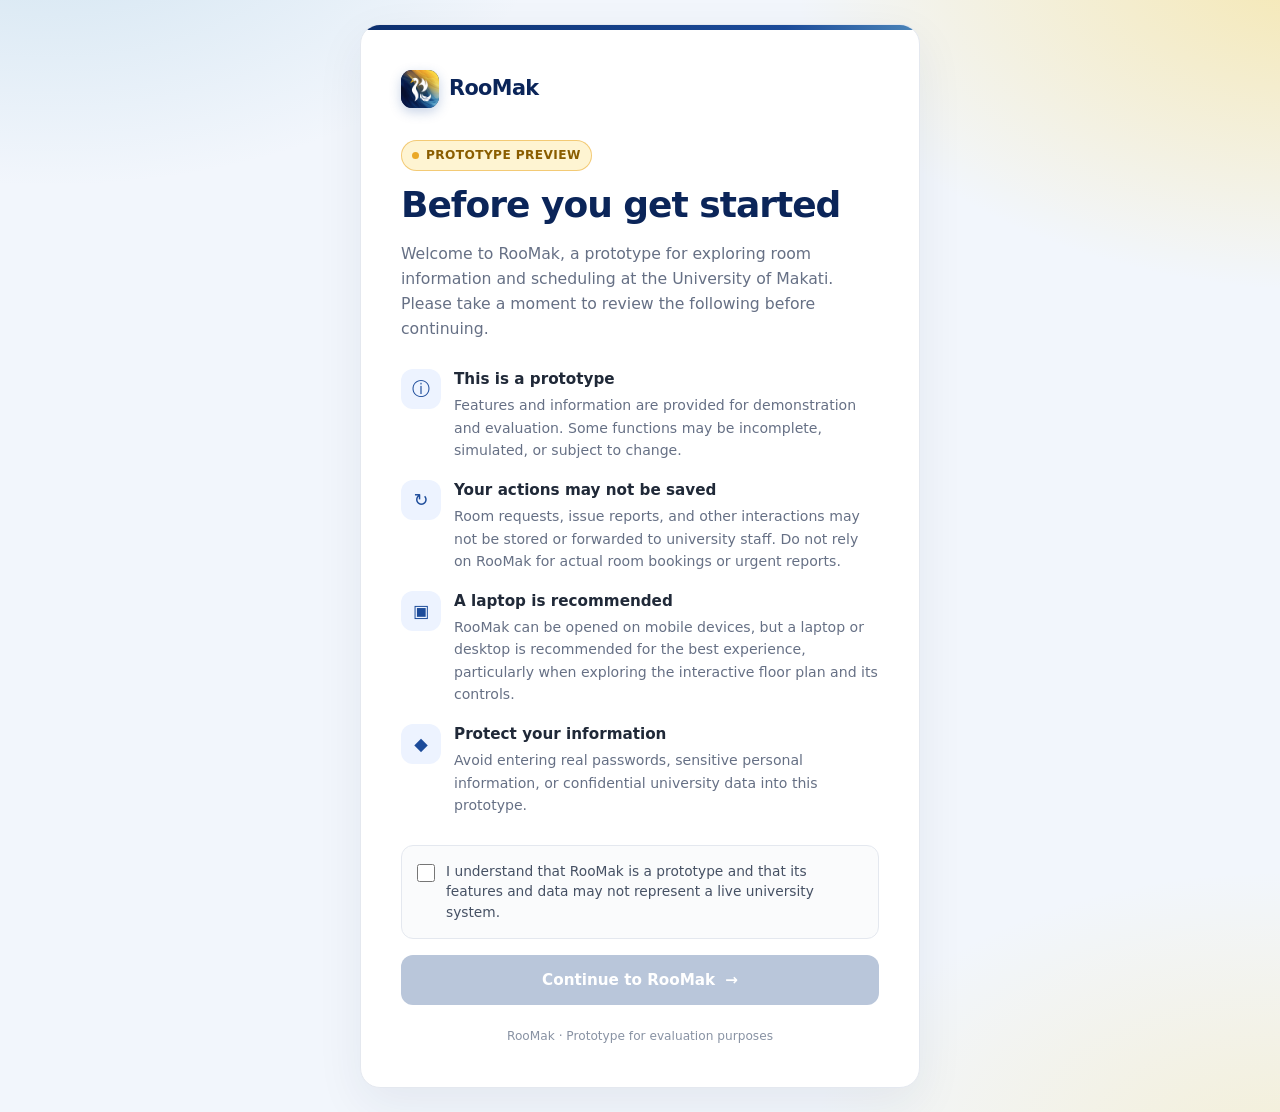
==== index.html @ af875e14 "changed pages/index.html to pages/login.html" ====
<!DOCTYPE html>
<html lang="en">
<head>
    <meta charset="UTF-8">
    <meta name="viewport" content="width=device-width, initial-scale=1.0">
    <meta name="theme-color" content="#f5f7fb">
    <meta name="description" content="RooMak prototype notice and access information.">
    <title>Before You Enter | RooMak</title>
    <link rel="stylesheet" href="css/base.css">

    <style>
        :root {
            color-scheme: light;
            --blue: #2459a9;
            --blue-dark: #173b75;
            --orange: #ff8e3c;
            --text: #202938;
            --muted: #667085;
            --border: #e4e8ef;
            --surface: #ffffff;
            --background: #f5f7fb;
        }

        * { box-sizing: border-box; }

        body {
            margin: 0;
            min-height: 100vh;
            min-height: 100dvh;
            padding: 24px 16px;
            display: grid;
            place-items: center;
            background: var(--background);
            color: var(--text);
            font-family: Inter, system-ui, -apple-system, BlinkMacSystemFont,
                "Segoe UI", sans-serif;
            line-height: 1.6;
        }

        .notice {
            width: 100%;
            max-width: 560px;
            overflow: hidden;
            background: var(--surface);
            border: 1px solid var(--border);
            border-radius: 20px;
            box-shadow: 0 16px 48px rgba(24, 39, 75, 0.07);
            animation: notice-enter 620ms cubic-bezier(.2, .75, .25, 1) both;
            transform-origin: center;
        }

        .accent {
            height: 5px;
            background: linear-gradient(
                90deg,
                var(--blue) 0%,
                var(--blue) 72%,
                var(--orange) 72%,
                var(--orange) 100%
            );
            background-size: 200% 100%;
            animation: accent-reveal 900ms cubic-bezier(.22, 1, .36, 1) both;
        }

        .content { padding: clamp(24px, 6vw, 40px); }

        .brand {
            display: flex;
            align-items: center;
            gap: 10px;
            margin-bottom: 32px;
            color: var(--blue-dark);
            font-size: 1.3rem;
            font-weight: 800;
            letter-spacing: -0.6px;
            animation: rise-in 520ms 100ms ease-out both;
        }

        .brand-mark {
            display: grid;
            width: 38px;
            height: 38px;
            place-items: center;
            border-radius: 11px;
            background: var(--blue);
            color: white;
            font-size: 1.1rem;
            letter-spacing: -1px;
            box-shadow: 0 5px 12px rgba(36, 89, 169, 0.16);
        }

        .eyebrow {
            display: inline-flex;
            align-items: center;
            gap: 7px;
            margin-bottom: 12px;
            padding: 5px 10px;
            border: 1px solid #f8d6bd;
            border-radius: 999px;
            background: #fff6ef;
            color: #96501d;
            font-size: 0.76rem;
            font-weight: 700;
            letter-spacing: 0.4px;
            text-transform: uppercase;
            animation: rise-in 480ms 160ms ease-out both;
        }

        .eyebrow::before {
            content: "";
            width: 7px;
            height: 7px;
            border-radius: 50%;
            background: var(--orange);
        }

        h1 {
            margin: 0 0 14px;
            color: var(--blue-dark);
            font-size: clamp(1.8rem, 6vw, 2.25rem);
            line-height: 1.2;
            letter-spacing: -1px;
            animation: rise-in 520ms 200ms ease-out both;
        }

        .intro {
            margin: 0;
            color: var(--muted);
            font-size: 0.98rem;
            animation: rise-in 520ms 250ms ease-out both;
        }

        .details {
            display: grid;
            gap: 18px;
            margin: 28px 0;
        }

        .detail {
            display: grid;
            grid-template-columns: 40px minmax(0, 1fr);
            gap: 13px;
            align-items: start;
            animation: rise-in 480ms ease-out both;
        }

        .detail:nth-child(1) { animation-delay: 300ms; }
        .detail:nth-child(2) { animation-delay: 360ms; }
        .detail:nth-child(3) { animation-delay: 420ms; }
        .detail:nth-child(4) { animation-delay: 480ms; }

        .detail-icon {
            display: grid;
            width: 40px;
            height: 40px;
            place-items: center;
            border-radius: 12px;
            background: #edf3ff;
            color: var(--blue);
            font-size: 1.1rem;
            transition: background 180ms ease, transform 180ms ease;
        }

        .detail:hover .detail-icon {
            transform: translateY(-2px);
            background: #e3edff;
        }

        .detail h2 {
            margin: 0 0 4px;
            font-size: 0.95rem;
            line-height: 1.4;
        }

        .detail p {
            margin: 0;
            color: var(--muted);
            font-size: 0.88rem;
        }

        .acknowledgement {
            display: flex;
            gap: 11px;
            align-items: flex-start;
            margin-top: 24px;
            padding: 15px;
            border: 1px solid var(--border);
            border-radius: 12px;
            background: #fafbfc;
            cursor: pointer;
            animation: rise-in 480ms 530ms ease-out both;
            transition: border-color 180ms ease, background 180ms ease;
        }

        .acknowledgement:has(input:checked) {
            border-color: rgba(36, 89, 169, 0.35);
            background: #f5f8ff;
        }

        .acknowledgement input {
            width: 18px;
            height: 18px;
            flex-shrink: 0;
            margin: 3px 0 0;
            accent-color: var(--blue);
            cursor: pointer;
        }

        .acknowledgement span {
            color: #465164;
            font-size: 0.86rem;
            line-height: 1.5;
        }

        .continue-button {
            display: flex;
            width: 100%;
            min-height: 50px;
            align-items: center;
            justify-content: center;
            gap: 10px;
            margin-top: 16px;
            padding: 13px 18px;
            border: 0;
            border-radius: 12px;
            background: var(--blue);
            color: white;
            font: inherit;
            font-size: 0.95rem;
            font-weight: 700;
            cursor: pointer;
            animation: rise-in 480ms 580ms ease-out both;
            transition: background 160ms ease, transform 160ms ease,
                box-shadow 160ms ease, opacity 160ms ease;
        }

        .continue-button:disabled {
            background: #b9c6da;
            cursor: not-allowed;
            box-shadow: none;
        }

        .continue-button:not(:disabled):hover {
            background: var(--blue-dark);
            box-shadow: 0 5px 14px rgba(36, 89, 169, 0.2);
            transform: translateY(-1px);
        }

        .continue-button:not(:disabled):active { transform: translateY(0) scale(.99); }

        .continue-button:focus-visible,
        .acknowledgement input:focus-visible {
            outline: 3px solid var(--orange);
            outline-offset: 3px;
        }

        .continue-button span { transition: transform 160ms ease; }
        .continue-button:not(:disabled):hover span { transform: translateX(3px); }

        .footer {
            margin: 22px 0 0;
            color: #8892a3;
            font-size: 0.76rem;
            text-align: center;
            animation: rise-in 480ms 630ms ease-out both;
        }

        @keyframes notice-enter {
            from { opacity: 0; transform: translateY(18px) scale(.985); }
            to { opacity: 1; transform: translateY(0) scale(1); }
        }

        @keyframes rise-in {
            from { opacity: 0; transform: translateY(10px); }
            to { opacity: 1; transform: translateY(0); }
        }

        @keyframes accent-reveal {
            from { background-position: 100% 0; }
            to { background-position: 0 0; }
        }

        @media (max-width: 380px) {
            body { padding: 12px; }
            .content { padding: 22px 18px; }
            .brand { margin-bottom: 24px; }
            .details { gap: 16px; margin: 22px 0; }
        }

        @media (prefers-reduced-motion: reduce) {
            *, *::before, *::after {
                animation-duration: 0.01ms !important;
                animation-iteration-count: 1 !important;
                transition-duration: 0.01ms !important;
                scroll-behavior: auto !important;
            }
        }
    </style>

    <link rel="stylesheet" href="css/theme.css">
    <link rel="icon" type="image/jpeg" href="assets/images/logo.jpg">
</head>

<body>
    <main class="notice">
        <div class="accent"></div>

        <div class="content">
            <div class="brand" aria-label="RooMak">
                <span class="brand-mark" aria-hidden="true"><img src="assets/images/logo.jpg" alt="" width="40" height="40"></span>
                <span>RooMak</span>
            </div>

            <div class="eyebrow">Prototype Preview</div>

            <h1>Before you get started</h1>

            <p class="intro">
                Welcome to RooMak, a prototype for exploring room
                information and scheduling at the University of Makati.
                Please take a moment to review the following before continuing.
            </p>

            <section class="details" aria-label="Important information">
                <div class="detail">
                    <div class="detail-icon" aria-hidden="true">ⓘ</div>
                    <div>
                        <h2>This is a prototype</h2>
                        <p>
                            Features and information are provided for demonstration
                            and evaluation. Some functions may be incomplete,
                            simulated, or subject to change.
                        </p>
                    </div>
                </div>

                <div class="detail">
                    <div class="detail-icon" aria-hidden="true">↻</div>
                    <div>
                        <h2>Your actions may not be saved</h2>
                        <p>
                            Room requests, issue reports, and other interactions
                            may not be stored or forwarded to university staff.
                            Do not rely on RooMak for actual room bookings or
                            urgent reports.
                        </p>
                    </div>
                </div>

                <div class="detail">
                    <div class="detail-icon" aria-hidden="true">▣</div>
                    <div>
                        <h2>A laptop is recommended</h2>
                        <p>
                            RooMak can be opened on mobile devices, but a laptop
                            or desktop is recommended for the best experience,
                            particularly when exploring the interactive floor
                            plan and its controls.
                        </p>
                    </div>
                </div>

                <div class="detail">
                    <div class="detail-icon" aria-hidden="true">◆</div>
                    <div>
                        <h2>Protect your information</h2>
                        <p>
                            Avoid entering real passwords, sensitive personal
                            information, or confidential university data into
                            this prototype.
                        </p>
                    </div>
                </div>
            </section>

            <label class="acknowledgement">
                <input type="checkbox" id="acknowledge">
                <span>
                    I understand that RooMak is a prototype and that its features
                    and data may not represent a live university system.
                </span>
            </label>

            <button class="continue-button" id="continueButton" type="button" disabled>
                Continue to RooMak <span aria-hidden="true">→</span>
            </button>

            <p class="footer">RooMak · Prototype for evaluation purposes</p>
        </div>
    </main>

    <script>
        const acknowledgement = document.getElementById("acknowledge");
        const continueButton = document.getElementById("continueButton");

        acknowledgement.addEventListener("change", () => {
            continueButton.disabled = !acknowledgement.checked;
        });

        continueButton.addEventListener("click", () => {
            if (!acknowledgement.checked) return;
            window.location.href = "pages/login.html";
        });
    </script>
</body>
</html>
---- css/base.css ----
:root {
    /* Shared design values */
    --radius-card: 24px;
    --radius-control: 12px;

    --font-sans:
        Inter,
        "Segoe UI",
        Roboto,
        Helvetica,
        Arial,
        sans-serif;
}

*,
*::before,
*::after {
    box-sizing: border-box;
}

html {
    min-width: 320px;
    min-height: 100%;
    scroll-behavior: smooth;
}

body {
    min-width: 320px;
    min-height: 100vh;
    margin: 0;

    background: var(--bg-ethereal);
    color: var(--color-ink);
    font-family: var(--font-sans);
    font-size: 16px;
    line-height: 1.5;

    -webkit-font-smoothing: antialiased;
}

button,
input {
    font: inherit;
}

button {
    cursor: pointer;
}

a {
    color: inherit;
}

img {
    display: block;
    max-width: 100%;
}

::selection {
    color: #ffffff;
    background: var(--color-primary);
}

:focus-visible {
    outline: 3px solid rgba(var(--accent-rgb), 0.75);
    outline-offset: 3px;
}




/* =====================================================================
   RooMak COLOR PALETTE  -- blue and gold, taken from the logo.
   Change colors here and the whole app updates (light mode first, dark mode below).
   ===================================================================== */
:root {
    /* ---- Brand colors ---- */
    --color-primary: #1c4b9a;          /* royal blue: buttons, links, selected things */
    --color-primary-hover: #143a78;    /* darker blue on hover */
    --color-accent: #eaa828;           /* gold: highlights, focus rings, small accents */
    --color-navy: #0b2559;             /* deep navy: headings, logo backdrop, dark panels */
    --color-sky: #6cadce;              /* soft sky blue: glows and backgrounds */
    --color-gold-light: #fad244;       /* bright gold: the shiny part of gradients */
    --color-gold-text: #8a5d00;        /* dark gold for small text on white (labels) */
    --on-gold: #0b2559;                /* text that sits on top of gold buttons */

    /* The same colors as numbers (red, green, blue), so transparent versions can be made */
    --primary-rgb: 28, 75, 154;
    --accent-rgb: 234, 168, 40;
    --sky-rgb: 108, 173, 206;
    --gold-rgb: 250, 210, 68;

    /* ---- Page and text ---- */
    --color-ink: #0d1f3f;              /* main text */
    --color-muted: #5b6b86;            /* secondary text */
    --color-page: #f2f6fc;             /* page background */
    --color-surface: #ffffff;          /* cards, panels, inputs */
    --color-border: #dbe4f0;
    --color-error: #c62828;
    --color-success: #18794e;
    --shadow-card: 0 24px 70px rgba(8, 31, 77, 0.12);

    /* ---- Gradients ---- */
    --gradient-brand: linear-gradient(135deg, #0c2f6e 0%, #1c4b9a 55%, #2f6fbd 100%);   /* buttons */
    --gradient-gold: linear-gradient(135deg, var(--color-gold-light), var(--color-accent));
    --bg-ethereal:                                                                       /* page background glow */
        radial-gradient(820px 480px at 4% -10%, rgba(var(--sky-rgb), 0.26), transparent 62%),
        radial-gradient(900px 560px at 104% -4%, rgba(var(--gold-rgb), 0.42), transparent 60%),
        radial-gradient(760px 460px at 100% 104%, rgba(var(--gold-rgb), 0.20), transparent 62%),
        var(--color-page);

    /* ---- Interface extras ---- */
    --primary-soft: rgba(var(--gold-rgb), 0.20);      /* light gold tint behind selected / hovered things */
    --primary-ring: rgba(var(--accent-rgb), 0.30);    /* gold glow around an open dropdown */
    --primary-glow: rgba(var(--accent-rgb), 0.55);    /* pulsing glow in the first-time tips (gold) */
    --border-hover: #b3c4dd;                          /* border color when hovering */
    --card-border: rgba(219, 228, 240, 0.85);         /* thin border around cards */
    --glass: rgba(255, 255, 255, 0.97);               /* floating buttons and legend background */
    --hint-bg: rgba(8, 31, 77, 0.82);                 /* dark pills */
    --shadow-soft: rgba(8, 31, 77, 0.08);
    --shadow-medium: rgba(8, 31, 77, 0.16);

    /* ---- Room status (meaning stays the same, so these are not blue or gold) ---- */
    /* green = available */
    --available-bg: #e7f7ee;        /* room fill */
    --available-border: #6cc596;    /* room outline */
    --available-line: #bfe6cf;      /* outline of the info box */
    --available-text: #17663f;      /* text */
    --available-track: #cdeedb;     /* free time on the day timeline */

    /* yellow = unavailable / maintenance */
    --unavailable-bg: #fff4d6;
    --unavailable-border: #eab93f;
    --unavailable-line: #f3dc9a;
    --unavailable-text: #8a6200;

    /* red = in use */
    --occupied-bg: #fde8e8;
    --occupied-border: #ec8b8b;
    --occupied-line: #f4c0c0;
    --occupied-text: #a12a2a;

    /* grey = special rooms (not reservable) */
    --special-bg: #f3f6fb;
    --special-border: #ccd5e3;

    /* ---- Floor plan canvas ---- */
    --plan-bg: #f8fbff;                         /* map background */
    --plan-dot: #dbe4f0;                        /* dots on the map background */
    --plan-corridor: rgba(var(--gold-rgb), 0.10);      /* corridor strip */
    --plan-fixed: #eef3fa;                      /* stairs and restroom tiles */
    --plan-icon: #4d6285;                       /* stairs / restroom symbols */
    --plan-icon-soft: #bfcce0;                  /* lighter lines inside the symbols */
    --plan-bracket: #dcb352;                    /* B2 | BW | B3 bracket lines (gold) */

    /* ---- Room photo placeholder ---- */
    --photo-bg: #e3ecfa;
    --photo-from: #dbe8fb;
    --photo-to: #fff3cf;
}


/* =====================================================================
   DARK MODE -- the same names as above with night colors.
   Turned on by Settings > Appearance.
   ===================================================================== */
:root[data-theme="dark"] {
    color-scheme: dark;                         /* dark date pickers, scrollbars, etc. */

    --color-primary: #4a86e8;          /* lighter blue so small blue text stays readable */
    --color-primary-hover: #6a9cf0;
    --color-accent: #f0b63a;
    --color-gold-text: #f5cd6a;
    --primary-rgb: 90, 148, 240;
    --accent-rgb: 240, 182, 58;

    --color-ink: #e8eefb;
    --color-muted: #9db0d0;
    --color-page: #060f26;
    --color-surface: #0d1a38;
    --color-border: #1d2e55;
    --color-error: #ef6b6b;
    --color-success: #3dc488;
    --shadow-card: 0 24px 70px rgba(0, 0, 0, 0.5);

    --bg-ethereal:
        radial-gradient(820px 480px at 4% -10%, rgba(var(--sky-rgb), 0.14), transparent 62%),
        radial-gradient(900px 560px at 104% -4%, rgba(var(--gold-rgb), 0.20), transparent 60%),
        radial-gradient(760px 460px at 100% 104%, rgba(var(--gold-rgb), 0.08), transparent 62%),
        var(--color-page);

    --primary-soft: rgba(var(--accent-rgb), 0.16);
    --primary-ring: rgba(var(--accent-rgb), 0.28);
    --border-hover: #38507f;
    --card-border: rgba(29, 46, 85, 0.85);
    --glass: rgba(13, 26, 56, 0.97);
    --hint-bg: rgba(0, 0, 0, 0.7);
    --shadow-soft: rgba(0, 0, 0, 0.3);
    --shadow-medium: rgba(0, 0, 0, 0.5);

    --available-bg: #0f3324;   --available-border: #2f9e68;  --available-line: #1f5a3d;
    --available-text: #7ddba8; --available-track: #1b4a33;
    --unavailable-bg: #3a2f10; --unavailable-border: #c99a2e; --unavailable-line: #5a4616;
    --unavailable-text: #f0c964;
    --occupied-bg: #3b1b1f;    --occupied-border: #c2565a;   --occupied-line: #5c2a2e;
    --occupied-text: #f19a9d;
    --special-bg: #12213f;     --special-border: #2a3f6b;

    --plan-bg: #091430;        --plan-dot: #16264a;          --plan-corridor: rgba(var(--primary-rgb), 0.07);
    --plan-fixed: #12213f;     --plan-icon: #9fb4d8;         --plan-icon-soft: #3a507d;
    --plan-bracket: #4a6fb8;

    --photo-bg: #14234a;       --photo-from: #14264f;        --photo-to: #3a2f14;
}
---- css/theme.css ----
/* =====================================================================
   RooMak LOOK -- logo, gradient buttons, gold highlights. Loaded LAST on every page.
   The colors themselves live in the palette at the bottom of base.css.
   ===================================================================== */

/* Names used by the "Before you get started" page */
:root {
    --blue: var(--color-primary);
    --blue-dark: var(--color-navy);
    --orange: var(--color-accent);
}

/* ---------- Background: soft blue and gold glow ---------- */
body { background: var(--bg-ethereal); }
.dashboard-page { background: var(--bg-ethereal); }

/* ---------- Logo image instead of the "R" ---------- */
.brand .brand-mark {
    padding: 0;
    overflow: hidden;
    background: var(--color-navy);
    box-shadow: 0 4px 12px rgba(var(--primary-rgb), 0.25);
}
.brand .brand-mark::after { display: none; }              /* the little orange dot */
.brand-mark img { display: block; width: 100%; height: 100%; object-fit: cover; }

/* ---------- Main buttons: gold, with navy text ---------- */
.button-primary:not(:disabled),
.room-action-request:not(:disabled),
.action-button-primary:not(:disabled),
.continue-button:not(:disabled),
.tip-next {
    background-image: var(--gradient-gold);
    color: var(--on-gold);
    border-color: rgba(var(--accent-rgb), 0.9);
    box-shadow: 0 6px 16px rgba(var(--accent-rgb), 0.38);
}
.room-action-request:not(:disabled) .room-action-icon { background: rgba(11, 37, 89, 0.12); color: var(--on-gold); }
.room-action-request:not(:disabled) .room-action-copy small { color: rgba(11, 37, 89, 0.78); }
.room-action-request:not(:disabled) .room-action-chevron { color: var(--on-gold); }
.avatar { background-image: var(--gradient-brand); }       /* the profile circle stays navy */
@media (hover: hover) {
    .button-primary:not(:disabled):hover,
    .room-action-request:not(:disabled):hover,
    .action-button-primary:not(:disabled):hover,
    .continue-button:not(:disabled):hover,
    .tip-next:hover {
        background-image: var(--gradient-gold);
        border-color: var(--color-accent);
        filter: brightness(1.05);
        box-shadow: 0 9px 24px rgba(var(--accent-rgb), 0.55);
    }
}

/* ---------- Gold highlights: hover, selected, labels, focus ---------- */
.eyebrow, .tip-count { color: var(--color-gold-text); }
.chip[aria-expanded="true"], .daytabs button.active, .blk.sel, .weekday-option input:checked + span { border-color: var(--color-accent); }
.slots li.hit { box-shadow: 0 0 0 2px var(--color-accent) inset; }
@media (hover: hover) {
    .chip:hover, .ghost-btn:hover, .icon-btn:hover, .zoom button:hover, #tipsBtn:hover,
    .daytabs button:hover, .panel-btn:hover, .room-action-button:not(:disabled):hover { border-color: var(--color-accent); }
}
.form-input:focus { box-shadow: 0 0 0 4px rgba(var(--accent-rgb), 0.22); }
:where(button, input[type="button"], input[type="submit"], input[type="reset"], .btn, [role="button"], a.button, a.btn):focus-visible {
    outline: 3px solid rgba(var(--accent-rgb), 0.85);
}
.action-field-grid .form-input:focus { outline-color: rgba(var(--accent-rgb), 0.28); }
.weekday-option input:focus-visible + span { outline-color: rgba(var(--accent-rgb), 0.85); }
.room-action-report .room-action-icon { color: var(--color-gold-text); background: rgba(var(--accent-rgb), 0.16); }

/* Map: navy building labels, gold hover, deep-gold selected room */
.plan .region-label { fill: var(--color-navy); }
:root[data-theme="dark"] .plan .region-label { fill: var(--color-gold-light); }
.room.selected rect { stroke: var(--color-gold-text); }
@media (hover: hover) { .room:hover rect { stroke: var(--color-accent); } }

/* Thin gold edge along the top of the map and the room panel */
.map-card, .drawer { border-top: 3px solid var(--color-accent); }

.tip-target { outline-color: var(--color-accent); }
.tip-target::after { box-shadow: 0 0 0 9px rgba(var(--accent-rgb), 0.22), 0 0 26px 8px var(--primary-glow); }

/* ---------- Login page ---------- */
.login-page { background: var(--bg-ethereal); }
.login-card { border-color: rgba(var(--accent-rgb), 0.35); box-shadow: 0 30px 80px rgba(8, 31, 77, 0.18), 0 0 0 1px rgba(var(--gold-rgb), 0.25); }
.login-form-panel { position: relative; }
.login-form-panel::before {                                /* gold strip across the top of the form */
    content: ""; position: absolute; top: 0; left: 0; right: 0; height: 4px; background: var(--gradient-gold);
}
.login-form-panel .brand-mark {
    width: 50px; height: 50px; flex-basis: 50px; border-radius: 16px;
    box-shadow: 0 0 0 3px rgba(var(--accent-rgb), 0.5), 0 8px 20px rgba(var(--primary-rgb), 0.3);
}
.login-form-panel .brand-name { font-size: 1.5rem; }
.login-intro h1::after {                                   /* short gold underline under the title */
    content: ""; display: block; width: 64px; height: 4px; margin-top: 16px; border-radius: 4px; background: var(--gradient-gold);
}
.demo-note { border-color: rgba(var(--accent-rgb), 0.5); background: rgba(var(--gold-rgb), 0.16); }

/* Right side: the flowing blue-and-gold artwork instead of the building photo */
.login-visual { background: var(--color-navy); }
.login-visual::before {
    background-image: url("../assets/images/ethereal.jpg");
    background-position: center;
    filter: none;
    transform: none;
    inset: 0;
}
.login-visual::after {
    background: linear-gradient(180deg, rgba(7, 21, 59, 0) 0%, rgba(7, 21, 59, 0.10) 28%, rgba(7, 21, 59, 0.66) 58%, rgba(7, 21, 59, 0.92) 100%);
}
.visual-label { color: var(--on-gold); }
.visual-label-dot { background: var(--on-gold); box-shadow: none; }
.visual-eyebrow { color: var(--color-gold-light); }
.visual-line { background: var(--gradient-gold); }

/* ---------- "Before you get started" page (index.html in the main folder) ---------- */
.notice .accent { background-image: linear-gradient(90deg, #0c2f6e 0%, #1c4b9a 38%, var(--color-sky) 58%, var(--color-gold-light) 80%, var(--color-accent) 100%); }
.notice .eyebrow { border-color: rgba(var(--accent-rgb), 0.55); background: rgba(var(--gold-rgb), 0.24); color: var(--color-gold-text); }
.notice .brand .brand-mark { width: 38px; height: 38px; border-radius: 11px; }

/* ---------- Dark mode: a few component colors that are not in variables ---------- */
:root[data-theme="dark"] .issue-status.status-open { background: var(--unavailable-bg); color: var(--unavailable-text); }
:root[data-theme="dark"] .room-action-report .room-action-icon { color: #f0c46a; }
:root[data-theme="dark"] .form-input:hover { border-color: var(--border-hover); }
:root[data-theme="dark"] .form-input::placeholder { color: #66748b; }
:root[data-theme="dark"] .brand .brand-mark { box-shadow: 0 4px 14px rgba(var(--primary-rgb), 0.35); }
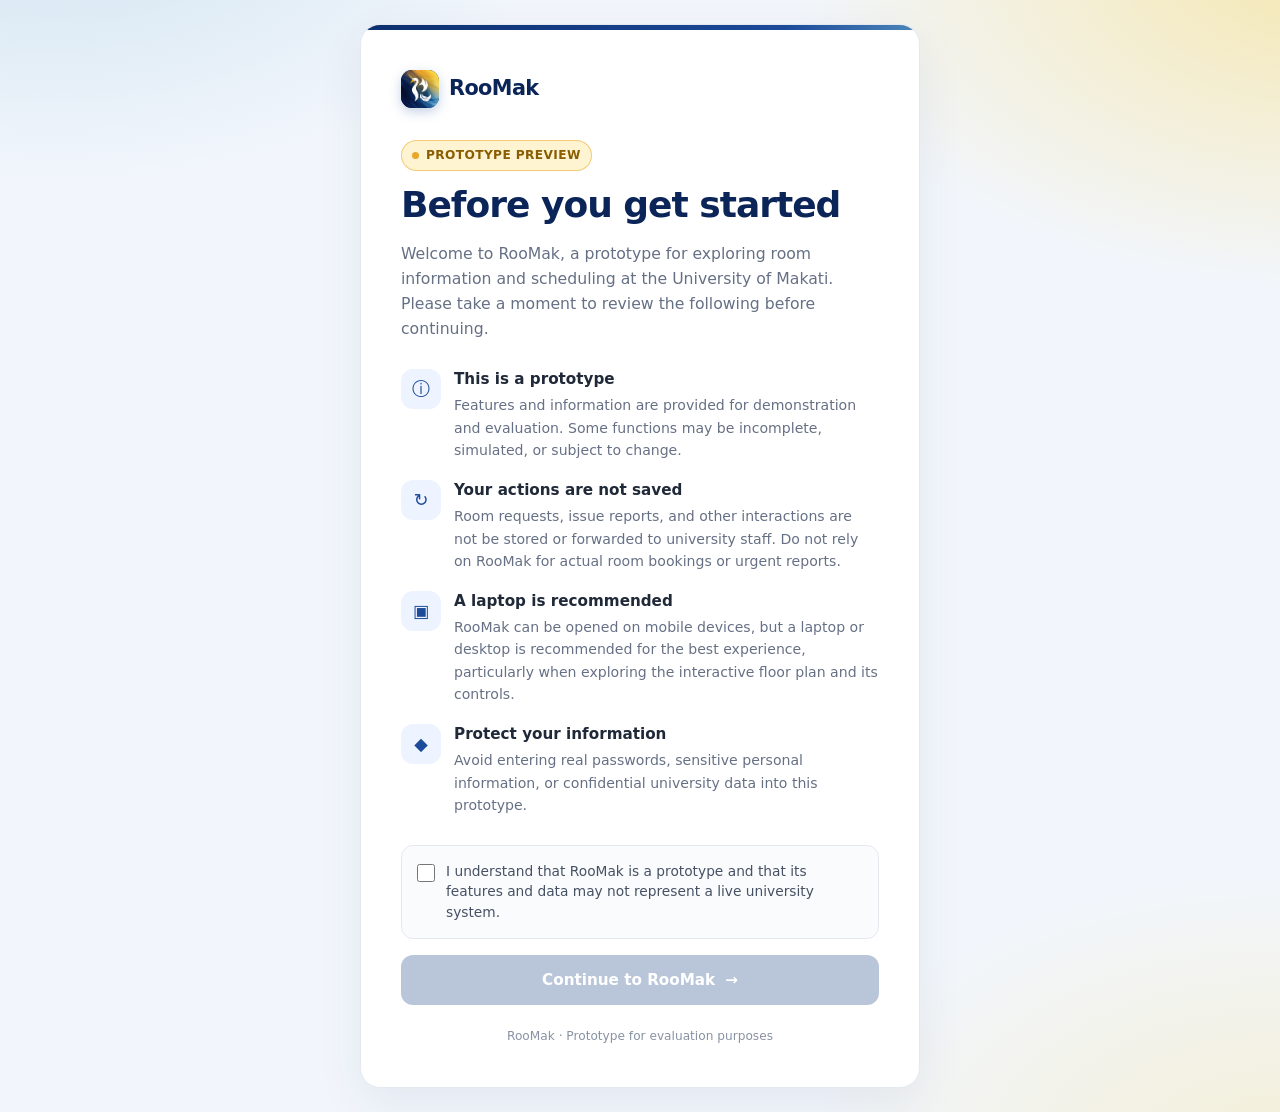
==== commit 36c046d2: "changed some wordings" ====
--- a/index.html
+++ b/index.html
@@ -298,7 +298,24 @@
     </style>
 
     <link rel="stylesheet" href="css/theme.css">
-    <link rel="icon" type="image/jpeg" href="assets/images/logo.jpg">
+    <link rel="icon" href="assets/images/favicon.ico" sizes="any">
+    <link rel="icon" type="image/png" sizes="32x32" href="assets/images/favicon-32.png">
+    <link rel="apple-touch-icon" href="assets/images/apple-touch-icon.png">
+
+    <meta name="description" content="Find free rooms, check schedules and request a room at the University of Makati. A student research prototype.">
+    <meta name="theme-color" content="#0b2559">
+
+    <!-- Facebook / Messenger preview -->
+    <meta property="og:type" content="website">
+    <meta property="og:site_name" content="RooMak">
+    <meta property="og:title" content="RooMak: Room Scheduling for UMak">
+    <meta property="og:description" content="Find free rooms, check schedules and request a room at the University of Makati. Try the prototype.">
+    <meta property="og:url" content="https://tarsonyxx.github.io/roomak-prototype/">
+    <meta property="og:image" content="https://tarsonyxx.github.io/roomak-prototype/assets/images/og-image.jpg">
+    <meta property="og:image:width" content="1200">
+    <meta property="og:image:height" content="630">
+    <meta property="og:image:alt" content="RooMak, room scheduling and information for the University of Makati">
+    <meta name="twitter:card" content="summary_large_image">
 </head>
 
 <body>
@@ -337,10 +354,10 @@
                 <div class="detail">
                     <div class="detail-icon" aria-hidden="true">↻</div>
                     <div>
-                        <h2>Your actions may not be saved</h2>
+                        <h2>Your actions are not saved</h2>
                         <p>
                             Room requests, issue reports, and other interactions
-                            may not be stored or forwarded to university staff.
+                            are not be stored or forwarded to university staff.
                             Do not rely on RooMak for actual room bookings or
                             urgent reports.
                         </p>
--- a/css/base.css
+++ b/css/base.css
@@ -147,11 +147,11 @@
     /* ---- Floor plan canvas ---- */
     --plan-bg: #f8fbff;                         /* map background */
     --plan-dot: #dbe4f0;                        /* dots on the map background */
-    --plan-corridor: rgba(var(--gold-rgb), 0.10);      /* corridor strip */
+    --plan-corridor: rgba(var(--accent-rgb), 0.08);      /* corridor strip */
     --plan-fixed: #eef3fa;                      /* stairs and restroom tiles */
     --plan-icon: #4d6285;                       /* stairs / restroom symbols */
     --plan-icon-soft: #bfcce0;                  /* lighter lines inside the symbols */
-    --plan-bracket: #dcb352;                    /* B2 | BW | B3 bracket lines (gold) */
+    --plan-bracket: #a47f2e;;                    /* B2 | BW | B3 bracket lines (gold) */
 
     /* ---- Room photo placeholder ---- */
     --photo-bg: #e3ecfa;
--- a/css/theme.css
+++ b/css/theme.css
@@ -72,7 +72,13 @@
 .plan .region-label { fill: var(--color-navy); }
 :root[data-theme="dark"] .plan .region-label { fill: var(--color-gold-light); }
 .room.selected rect { stroke: var(--color-gold-text); }
-@media (hover: hover) { .room:hover rect { stroke: var(--color-accent); } }
+@media (hover: hover) {
+    .room:hover rect { stroke: var(--color-primary); }                         /* light mode: blue */
+    :root[data-theme="dark"] .room:hover rect { stroke: var(--color-accent); } /* dark mode: gold */
+}
+
+/* Day buttons in the room panel: no lift on hover (the scrolling row was cutting off their top edge) */
+.daytabs button:hover { transform: none !important; box-shadow: none !important; filter: none !important; }
 
 /* Thin gold edge along the top of the map and the room panel */
 .map-card, .drawer { border-top: 3px solid var(--color-accent); }
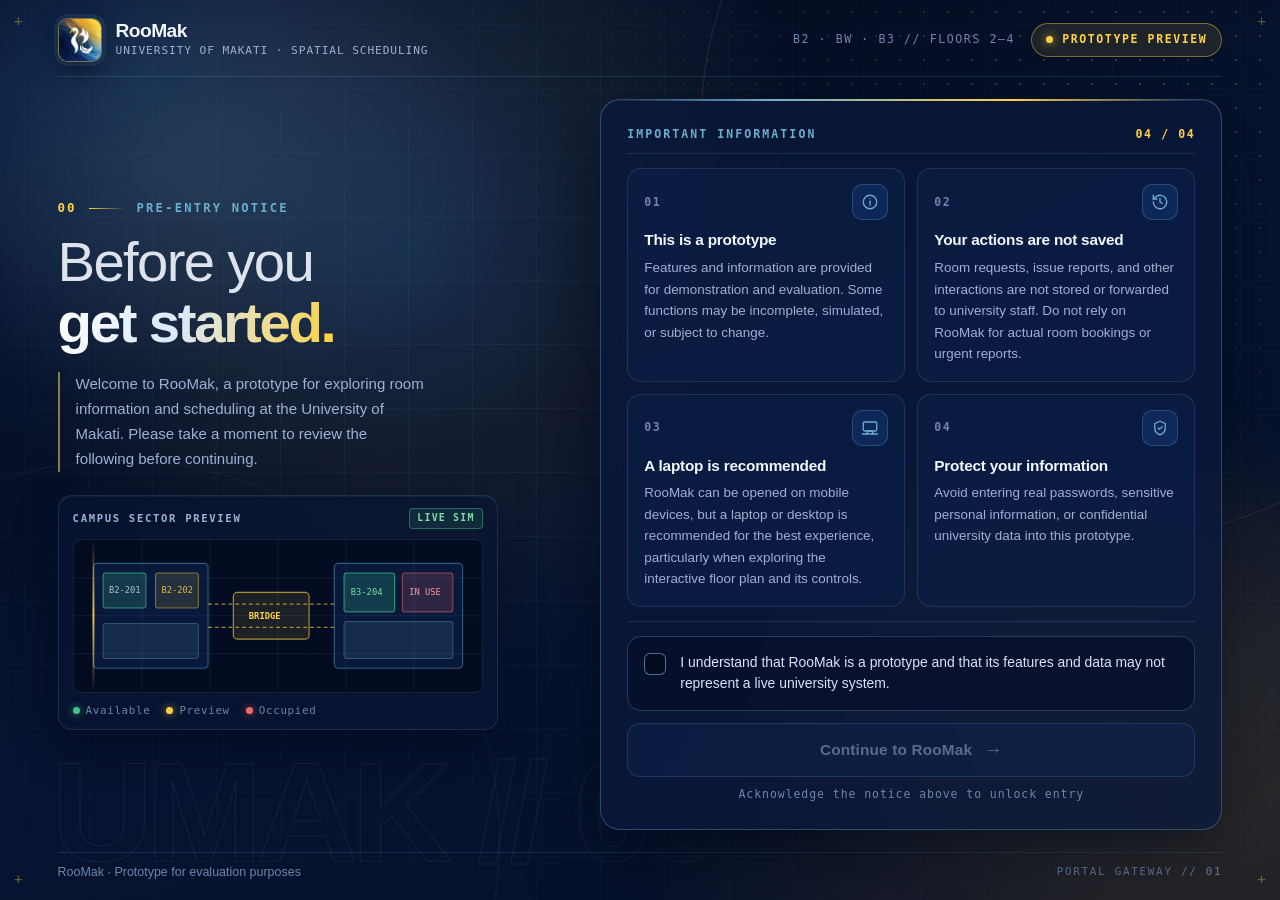
==== commit 6f2d211b: "index redesign also" ====
--- a/index.html
+++ b/index.html
@@ -2,308 +2,20 @@
 <html lang="en">
 <head>
     <meta charset="UTF-8">
-    <meta name="viewport" content="width=device-width, initial-scale=1.0">
-    <meta name="theme-color" content="#f5f7fb">
-    <meta name="description" content="RooMak prototype notice and access information.">
-    <title>Before You Enter | RooMak</title>
+    <meta name="viewport" content="width=device-width, initial-scale=1.0, viewport-fit=cover">
+    <meta name="theme-color" content="#0b2559">
+    <meta name="description" content="Find free rooms, check schedules and request a room at the University of Makati. A student research prototype.">
+
+    <title>Notice | RooMak</title>
+
     <link rel="stylesheet" href="css/base.css">
-
-    <style>
-        :root {
-            color-scheme: light;
-            --blue: #2459a9;
-            --blue-dark: #173b75;
-            --orange: #ff8e3c;
-            --text: #202938;
-            --muted: #667085;
-            --border: #e4e8ef;
-            --surface: #ffffff;
-            --background: #f5f7fb;
-        }
-
-        * { box-sizing: border-box; }
-
-        body {
-            margin: 0;
-            min-height: 100vh;
-            min-height: 100dvh;
-            padding: 24px 16px;
-            display: grid;
-            place-items: center;
-            background: var(--background);
-            color: var(--text);
-            font-family: Inter, system-ui, -apple-system, BlinkMacSystemFont,
-                "Segoe UI", sans-serif;
-            line-height: 1.6;
-        }
-
-        .notice {
-            width: 100%;
-            max-width: 560px;
-            overflow: hidden;
-            background: var(--surface);
-            border: 1px solid var(--border);
-            border-radius: 20px;
-            box-shadow: 0 16px 48px rgba(24, 39, 75, 0.07);
-            animation: notice-enter 620ms cubic-bezier(.2, .75, .25, 1) both;
-            transform-origin: center;
-        }
-
-        .accent {
-            height: 5px;
-            background: linear-gradient(
-                90deg,
-                var(--blue) 0%,
-                var(--blue) 72%,
-                var(--orange) 72%,
-                var(--orange) 100%
-            );
-            background-size: 200% 100%;
-            animation: accent-reveal 900ms cubic-bezier(.22, 1, .36, 1) both;
-        }
-
-        .content { padding: clamp(24px, 6vw, 40px); }
-
-        .brand {
-            display: flex;
-            align-items: center;
-            gap: 10px;
-            margin-bottom: 32px;
-            color: var(--blue-dark);
-            font-size: 1.3rem;
-            font-weight: 800;
-            letter-spacing: -0.6px;
-            animation: rise-in 520ms 100ms ease-out both;
-        }
-
-        .brand-mark {
-            display: grid;
-            width: 38px;
-            height: 38px;
-            place-items: center;
-            border-radius: 11px;
-            background: var(--blue);
-            color: white;
-            font-size: 1.1rem;
-            letter-spacing: -1px;
-            box-shadow: 0 5px 12px rgba(36, 89, 169, 0.16);
-        }
-
-        .eyebrow {
-            display: inline-flex;
-            align-items: center;
-            gap: 7px;
-            margin-bottom: 12px;
-            padding: 5px 10px;
-            border: 1px solid #f8d6bd;
-            border-radius: 999px;
-            background: #fff6ef;
-            color: #96501d;
-            font-size: 0.76rem;
-            font-weight: 700;
-            letter-spacing: 0.4px;
-            text-transform: uppercase;
-            animation: rise-in 480ms 160ms ease-out both;
-        }
-
-        .eyebrow::before {
-            content: "";
-            width: 7px;
-            height: 7px;
-            border-radius: 50%;
-            background: var(--orange);
-        }
-
-        h1 {
-            margin: 0 0 14px;
-            color: var(--blue-dark);
-            font-size: clamp(1.8rem, 6vw, 2.25rem);
-            line-height: 1.2;
-            letter-spacing: -1px;
-            animation: rise-in 520ms 200ms ease-out both;
-        }
-
-        .intro {
-            margin: 0;
-            color: var(--muted);
-            font-size: 0.98rem;
-            animation: rise-in 520ms 250ms ease-out both;
-        }
-
-        .details {
-            display: grid;
-            gap: 18px;
-            margin: 28px 0;
-        }
-
-        .detail {
-            display: grid;
-            grid-template-columns: 40px minmax(0, 1fr);
-            gap: 13px;
-            align-items: start;
-            animation: rise-in 480ms ease-out both;
-        }
-
-        .detail:nth-child(1) { animation-delay: 300ms; }
-        .detail:nth-child(2) { animation-delay: 360ms; }
-        .detail:nth-child(3) { animation-delay: 420ms; }
-        .detail:nth-child(4) { animation-delay: 480ms; }
-
-        .detail-icon {
-            display: grid;
-            width: 40px;
-            height: 40px;
-            place-items: center;
-            border-radius: 12px;
-            background: #edf3ff;
-            color: var(--blue);
-            font-size: 1.1rem;
-            transition: background 180ms ease, transform 180ms ease;
-        }
-
-        .detail:hover .detail-icon {
-            transform: translateY(-2px);
-            background: #e3edff;
-        }
-
-        .detail h2 {
-            margin: 0 0 4px;
-            font-size: 0.95rem;
-            line-height: 1.4;
-        }
-
-        .detail p {
-            margin: 0;
-            color: var(--muted);
-            font-size: 0.88rem;
-        }
-
-        .acknowledgement {
-            display: flex;
-            gap: 11px;
-            align-items: flex-start;
-            margin-top: 24px;
-            padding: 15px;
-            border: 1px solid var(--border);
-            border-radius: 12px;
-            background: #fafbfc;
-            cursor: pointer;
-            animation: rise-in 480ms 530ms ease-out both;
-            transition: border-color 180ms ease, background 180ms ease;
-        }
-
-        .acknowledgement:has(input:checked) {
-            border-color: rgba(36, 89, 169, 0.35);
-            background: #f5f8ff;
-        }
-
-        .acknowledgement input {
-            width: 18px;
-            height: 18px;
-            flex-shrink: 0;
-            margin: 3px 0 0;
-            accent-color: var(--blue);
-            cursor: pointer;
-        }
-
-        .acknowledgement span {
-            color: #465164;
-            font-size: 0.86rem;
-            line-height: 1.5;
-        }
-
-        .continue-button {
-            display: flex;
-            width: 100%;
-            min-height: 50px;
-            align-items: center;
-            justify-content: center;
-            gap: 10px;
-            margin-top: 16px;
-            padding: 13px 18px;
-            border: 0;
-            border-radius: 12px;
-            background: var(--blue);
-            color: white;
-            font: inherit;
-            font-size: 0.95rem;
-            font-weight: 700;
-            cursor: pointer;
-            animation: rise-in 480ms 580ms ease-out both;
-            transition: background 160ms ease, transform 160ms ease,
-                box-shadow 160ms ease, opacity 160ms ease;
-        }
-
-        .continue-button:disabled {
-            background: #b9c6da;
-            cursor: not-allowed;
-            box-shadow: none;
-        }
-
-        .continue-button:not(:disabled):hover {
-            background: var(--blue-dark);
-            box-shadow: 0 5px 14px rgba(36, 89, 169, 0.2);
-            transform: translateY(-1px);
-        }
-
-        .continue-button:not(:disabled):active { transform: translateY(0) scale(.99); }
-
-        .continue-button:focus-visible,
-        .acknowledgement input:focus-visible {
-            outline: 3px solid var(--orange);
-            outline-offset: 3px;
-        }
-
-        .continue-button span { transition: transform 160ms ease; }
-        .continue-button:not(:disabled):hover span { transform: translateX(3px); }
-
-        .footer {
-            margin: 22px 0 0;
-            color: #8892a3;
-            font-size: 0.76rem;
-            text-align: center;
-            animation: rise-in 480ms 630ms ease-out both;
-        }
-
-        @keyframes notice-enter {
-            from { opacity: 0; transform: translateY(18px) scale(.985); }
-            to { opacity: 1; transform: translateY(0) scale(1); }
-        }
-
-        @keyframes rise-in {
-            from { opacity: 0; transform: translateY(10px); }
-            to { opacity: 1; transform: translateY(0); }
-        }
-
-        @keyframes accent-reveal {
-            from { background-position: 100% 0; }
-            to { background-position: 0 0; }
-        }
-
-        @media (max-width: 380px) {
-            body { padding: 12px; }
-            .content { padding: 22px 18px; }
-            .brand { margin-bottom: 24px; }
-            .details { gap: 16px; margin: 22px 0; }
-        }
-
-        @media (prefers-reduced-motion: reduce) {
-            *, *::before, *::after {
-                animation-duration: 0.01ms !important;
-                animation-iteration-count: 1 !important;
-                transition-duration: 0.01ms !important;
-                scroll-behavior: auto !important;
-            }
-        }
-    </style>
-
+    <link rel="stylesheet" href="css/components.css">
     <link rel="stylesheet" href="css/theme.css">
+    <link rel="stylesheet" href="css/pages/index.css">
+
     <link rel="icon" href="assets/images/favicon.ico" sizes="any">
     <link rel="icon" type="image/png" sizes="32x32" href="assets/images/favicon-32.png">
     <link rel="apple-touch-icon" href="assets/images/apple-touch-icon.png">
-
-    <meta name="description" content="Find free rooms, check schedules and request a room at the University of Makati. A student research prototype.">
-    <meta name="theme-color" content="#0b2559">
 
     <!-- Facebook / Messenger preview -->
     <meta property="og:type" content="website">
@@ -316,108 +28,240 @@
     <meta property="og:image:height" content="630">
     <meta property="og:image:alt" content="RooMak, room scheduling and information for the University of Makati">
     <meta name="twitter:card" content="summary_large_image">
+
+    <script src="js/notice.js" defer></script>
+    <script src="js/notice-fx.js" defer></script>
 </head>
-
-<body>
-    <main class="notice">
-        <div class="accent"></div>
-
-        <div class="content">
-            <div class="brand" aria-label="RooMak">
-                <span class="brand-mark" aria-hidden="true"><img src="assets/images/logo.jpg" alt="" width="40" height="40"></span>
-                <span>RooMak</span>
-            </div>
-
-            <div class="eyebrow">Prototype Preview</div>
-
-            <h1>Before you get started</h1>
-
-            <p class="intro">
-                Welcome to RooMak, a prototype for exploring room
-                information and scheduling at the University of Makati.
-                Please take a moment to review the following before continuing.
-            </p>
-
-            <section class="details" aria-label="Important information">
-                <div class="detail">
-                    <div class="detail-icon" aria-hidden="true">ⓘ</div>
-                    <div>
-                        <h2>This is a prototype</h2>
-                        <p>
-                            Features and information are provided for demonstration
-                            and evaluation. Some functions may be incomplete,
-                            simulated, or subject to change.
-                        </p>
+<body class="notice-page">
+    <div class="notice-stage" id="noticeStage">
+        <!-- Layered ambient & architectural backdrop (purely decorative) -->
+        <div class="stage-backdrop" aria-hidden="true">
+            <div class="bg-nebula"></div>
+            <div class="bg-perspective-grid"></div>
+            <div class="bg-dots"></div>
+            <div class="bg-spotlight"></div>
+            <div class="bg-arc bg-arc-outer"></div>
+            <div class="bg-arc bg-arc-inner"></div>
+            <span class="bg-watermark">UMAK // 00</span>
+            <span class="bg-crosshair ch-tl">+</span>
+            <span class="bg-crosshair ch-tr">+</span>
+            <span class="bg-crosshair ch-bl">+</span>
+            <span class="bg-crosshair ch-br">+</span>
+        </div>
+
+        <div class="notice-frame">
+            <!-- Top architectural HUD -->
+            <header class="notice-masthead">
+                <div class="brand" aria-label="RooMak">
+                    <span class="brand-mark" aria-hidden="true">
+                        <img src="assets/images/logo.jpg" alt="" width="40" height="40">
+                    </span>
+                    <div class="brand-copy">
+                        <span class="brand-name">RooMak</span>
+                        <span class="brand-sub">University of Makati · Spatial Scheduling</span>
                     </div>
                 </div>
 
-                <div class="detail">
-                    <div class="detail-icon" aria-hidden="true">↻</div>
-                    <div>
-                        <h2>Your actions are not saved</h2>
-                        <p>
-                            Room requests, issue reports, and other interactions
-                            are not be stored or forwarded to university staff.
-                            Do not rely on RooMak for actual room bookings or
-                            urgent reports.
-                        </p>
+                <div class="masthead-meta">
+                    <span class="meta-coords" aria-hidden="true">B2 · BW · B3 // FLOORS 2–4</span>
+                    <div class="eyebrow" role="status" aria-live="polite">
+                        <span class="eyebrow-dot" aria-hidden="true"></span>
+                        <span>Prototype Preview</span>
                     </div>
                 </div>
-
-                <div class="detail">
-                    <div class="detail-icon" aria-hidden="true">▣</div>
-                    <div>
-                        <h2>A laptop is recommended</h2>
-                        <p>
-                            RooMak can be opened on mobile devices, but a laptop
-                            or desktop is recommended for the best experience,
-                            particularly when exploring the interactive floor
-                            plan and its controls.
-                        </p>
-                    </div>
-                </div>
-
-                <div class="detail">
-                    <div class="detail-icon" aria-hidden="true">◆</div>
-                    <div>
-                        <h2>Protect your information</h2>
-                        <p>
-                            Avoid entering real passwords, sensitive personal
-                            information, or confidential university data into
-                            this prototype.
-                        </p>
-                    </div>
-                </div>
-            </section>
-
-            <label class="acknowledgement">
-                <input type="checkbox" id="acknowledge">
-                <span>
-                    I understand that RooMak is a prototype and that its features
-                    and data may not represent a live university system.
-                </span>
-            </label>
-
-            <button class="continue-button" id="continueButton" type="button" disabled>
-                Continue to RooMak <span aria-hidden="true">→</span>
-            </button>
-
-            <p class="footer">RooMak · Prototype for evaluation purposes</p>
+            </header>
+
+            <!-- Asymmetrical two-column main canvas -->
+            <main class="notice-grid">
+                <!-- Left column: Editorial headline + architectural spatial schematic -->
+                <section class="hero-column" aria-labelledby="noticeTitle">
+                    <div class="hero-kicker">
+                        <span class="kicker-index">00</span>
+                        <span class="kicker-rule" aria-hidden="true"></span>
+                        <span class="kicker-text">Pre-entry Notice</span>
+                    </div>
+
+                    <h1 id="noticeTitle" class="hero-title">
+                        <span class="title-line">Before you</span>
+                        <span class="title-line title-line-accent">get started<span class="title-period" aria-hidden="true">.</span></span>
+                    </h1>
+
+                    <p class="intro">
+                        Welcome to RooMak, a prototype for exploring room
+                        information and scheduling at the University of Makati.
+                        Please take a moment to review the following before continuing.
+                    </p>
+
+                    <!-- Architectural floor-plan preview schematic (decorative) -->
+                    <div class="schematic-card" aria-hidden="true">
+                        <div class="schematic-header">
+                            <span class="schematic-label">CAMPUS SECTOR PREVIEW</span>
+                            <span class="schematic-tag">LIVE SIM</span>
+                        </div>
+                        <svg class="schematic-svg" viewBox="0 0 420 156" fill="none" xmlns="http://www.w3.org/2000/svg">
+                            <!-- Grid lines -->
+                            <path d="M0 39H420M0 78H420M0 117H420" stroke="rgba(108,173,206,0.12)" stroke-width="1"/>
+                            <path d="M70 0V156M140 0V156M210 0V156M280 0V156M350 0V156" stroke="rgba(108,173,206,0.12)" stroke-width="1"/>
+
+                            <!-- Building 2 block -->
+                            <rect x="20" y="24" width="118" height="108" rx="4" fill="rgba(28,75,154,0.22)" stroke="rgba(108,173,206,0.45)" stroke-width="1.2"/>
+                            <rect x="30" y="34" width="44" height="36" rx="2" fill="rgba(61,196,136,0.18)" stroke="rgba(61,196,136,0.75)" stroke-width="1"/>
+                            <rect x="84" y="34" width="44" height="36" rx="2" fill="rgba(250,210,68,0.12)" stroke="rgba(250,210,68,0.5)" stroke-width="1"/>
+                            <rect x="30" y="86" width="98" height="36" rx="2" fill="rgba(108,173,206,0.12)" stroke="rgba(108,173,206,0.4)" stroke-width="1"/>
+                            <text x="36" y="55" fill="rgba(232,238,251,0.75)" font-size="9" font-family="monospace">B2-201</text>
+                            <text x="90" y="55" fill="rgba(250,210,68,0.85)" font-size="9" font-family="monospace">B2-202</text>
+
+                            <!-- Bridgeway connector -->
+                            <path d="M138 66H268M138 90H268" stroke="rgba(250,210,68,0.6)" stroke-width="1.4" stroke-dasharray="4 3"/>
+                            <rect x="164" y="54" width="78" height="48" rx="4" fill="rgba(250,210,68,0.1)" stroke="rgba(250,210,68,0.65)" stroke-width="1.2"/>
+                            <text x="180" y="81" fill="#fad244" font-size="9" font-weight="700" font-family="monospace">BRIDGE</text>
+
+                            <!-- Building 3 block -->
+                            <rect x="268" y="24" width="132" height="108" rx="4" fill="rgba(28,75,154,0.22)" stroke="rgba(108,173,206,0.45)" stroke-width="1.2"/>
+                            <rect x="278" y="34" width="52" height="40" rx="2" fill="rgba(61,196,136,0.2)" stroke="rgba(61,196,136,0.8)" stroke-width="1"/>
+                            <rect x="338" y="34" width="52" height="40" rx="2" fill="rgba(239,107,107,0.16)" stroke="rgba(239,107,107,0.6)" stroke-width="1"/>
+                            <rect x="278" y="84" width="112" height="38" rx="2" fill="rgba(108,173,206,0.12)" stroke="rgba(108,173,206,0.4)" stroke-width="1"/>
+                            <text x="285" y="57" fill="#7ddba8" font-size="9" font-family="monospace">B3-204</text>
+                            <text x="345" y="57" fill="#f19a9d" font-size="9" font-family="monospace">IN USE</text>
+
+                            <!-- Scan line -->
+                            <line class="schematic-scan" x1="20" y1="0" x2="20" y2="156" stroke="url(#scanGrad)" stroke-width="2"/>
+                            <defs>
+                                <linearGradient id="scanGrad" x1="0" y1="0" x2="0" y2="156" gradientUnits="userSpaceOnUse">
+                                    <stop offset="0%" stop-color="#fad244" stop-opacity="0"/>
+                                    <stop offset="50%" stop-color="#fad244" stop-opacity="0.9"/>
+                                    <stop offset="100%" stop-color="#fad244" stop-opacity="0"/>
+                                </linearGradient>
+                            </defs>
+                        </svg>
+                        <div class="schematic-footer">
+                            <span><i class="node-dot node-free"></i>Available</span>
+                            <span><i class="node-dot node-warn"></i>Preview</span>
+                            <span><i class="node-dot node-busy"></i>Occupied</span>
+                        </div>
+                    </div>
+                </section>
+
+                <!-- Right column: Important notice ledger + acknowledgement gate -->
+                <section class="ledger-column" aria-label="Important information and confirmation">
+                    <div class="ledger-panel">
+                        <div class="ledger-bar">
+                            <span class="ledger-bar-title">IMPORTANT INFORMATION</span>
+                            <span class="ledger-bar-count">04 / 04</span>
+                        </div>
+
+                        <div class="details" aria-label="Important information">
+                            <article class="detail">
+                                <div class="detail-top">
+                                    <span class="detail-index">01</span>
+                                    <div class="detail-icon" aria-hidden="true">
+                                        <svg viewBox="0 0 24 24" fill="none" stroke="currentColor" stroke-width="1.75" stroke-linecap="round" stroke-linejoin="round">
+                                            <circle cx="12" cy="12" r="9"/>
+                                            <path d="M12 11v5"/>
+                                            <circle cx="12" cy="7.5" r="0.75" fill="currentColor" stroke="none"/>
+                                        </svg>
+                                    </div>
+                                </div>
+                                <h2>This is a prototype</h2>
+                                <p>
+                                    Features and information are provided for demonstration
+                                    and evaluation. Some functions may be incomplete,
+                                    simulated, or subject to change.
+                                </p>
+                            </article>
+
+                            <article class="detail">
+                                <div class="detail-top">
+                                    <span class="detail-index">02</span>
+                                    <div class="detail-icon" aria-hidden="true">
+                                        <svg viewBox="0 0 24 24" fill="none" stroke="currentColor" stroke-width="1.75" stroke-linecap="round" stroke-linejoin="round">
+                                            <path d="M3 12a9 9 0 1 0 3-6.7L3 8"/>
+                                            <path d="M3 3v5h5"/>
+                                            <path d="M12 7v5l3 2"/>
+                                        </svg>
+                                    </div>
+                                </div>
+                                <h2>Your actions are not saved</h2>
+                                <p>
+                                    Room requests, issue reports, and other interactions
+                                    are not stored or forwarded to university staff.
+                                    Do not rely on RooMak for actual room bookings or
+                                    urgent reports.
+                                </p>
+                            </article>
+
+                            <article class="detail">
+                                <div class="detail-top">
+                                    <span class="detail-index">03</span>
+                                    <div class="detail-icon" aria-hidden="true">
+                                        <svg viewBox="0 0 24 24" fill="none" stroke="currentColor" stroke-width="1.75" stroke-linecap="round" stroke-linejoin="round">
+                                            <rect x="3" y="4" width="18" height="12" rx="2"/>
+                                            <path d="M2 20h20"/>
+                                            <path d="M8 20l1-4h6l1 4"/>
+                                        </svg>
+                                    </div>
+                                </div>
+                                <h2>A laptop is recommended</h2>
+                                <p>
+                                    RooMak can be opened on mobile devices, but a laptop
+                                    or desktop is recommended for the best experience,
+                                    particularly when exploring the interactive floor
+                                    plan and its controls.
+                                </p>
+                            </article>
+
+                            <article class="detail">
+                                <div class="detail-top">
+                                    <span class="detail-index">04</span>
+                                    <div class="detail-icon" aria-hidden="true">
+                                        <svg viewBox="0 0 24 24" fill="none" stroke="currentColor" stroke-width="1.75" stroke-linecap="round" stroke-linejoin="round">
+                                            <path d="M12 3l7 3v6c0 4.5-3 7.8-7 9-4-1.2-7-4.5-7-9V6l7-3z"/>
+                                            <path d="M9.5 12l1.8 1.8 3.5-3.6"/>
+                                        </svg>
+                                    </div>
+                                </div>
+                                <h2>Protect your information</h2>
+                                <p>
+                                    Avoid entering real passwords, sensitive personal
+                                    information, or confidential university data into
+                                    this prototype.
+                                </p>
+                            </article>
+                        </div>
+
+                        <div class="gate-area" id="gateArea">
+                            <label class="acknowledgement" for="acknowledge">
+                                <input class="ack-input" type="checkbox" id="acknowledge">
+                                <span class="ack-box" aria-hidden="true">
+                                    <svg viewBox="0 0 16 16" fill="none">
+                                        <path d="M3.2 8.4L6.4 11.6L12.8 4.6" stroke="currentColor" stroke-width="2.2" stroke-linecap="round" stroke-linejoin="round"/>
+                                    </svg>
+                                </span>
+                                <span class="ack-copy">
+                                    I understand that RooMak is a prototype and that its features
+                                    and data may not represent a live university system.
+                                </span>
+                            </label>
+
+                            <div class="gate-actions">
+                                <button class="continue-button" id="continueButton" type="button" disabled>
+                                    <span class="btn-text">Continue to RooMak</span>
+                                    <span class="btn-arrow" aria-hidden="true">→</span>
+                                </button>
+                                <p class="gate-hint" id="gateHint" aria-live="polite">
+                                    Acknowledge the notice above to unlock entry
+                                </p>
+                            </div>
+                        </div>
+                    </div>
+                </section>
+            </main>
+
+            <footer class="notice-footer">
+                <p class="footer">RooMak · Prototype for evaluation purposes</p>
+                <span class="footer-tag" aria-hidden="true">PORTAL GATEWAY // 01</span>
+            </footer>
         </div>
-    </main>
-
-    <script>
-        const acknowledgement = document.getElementById("acknowledge");
-        const continueButton = document.getElementById("continueButton");
-
-        acknowledgement.addEventListener("change", () => {
-            continueButton.disabled = !acknowledgement.checked;
-        });
-
-        continueButton.addEventListener("click", () => {
-            if (!acknowledgement.checked) return;
-            window.location.href = "pages/login.html";
-        });
-    </script>
+    </div>
 </body>
 </html>
--- a/css/components.css
+++ b/css/components.css
@@ -0,0 +1,233 @@
+/* Form fields */
+
+.form-group {
+    display: flex;
+    flex-direction: column;
+    gap: 8px;
+}
+
+.form-group label {
+    color: var(--color-ink);
+    font-size: 0.9rem;
+    font-weight: 600;
+}
+
+.form-input {
+    width: 100%;
+    min-height: 50px;
+    padding: 12px 14px;
+
+    border: 1px solid var(--color-border);
+    border-radius: var(--radius-control);
+    background: var(--color-surface);
+    color: var(--color-ink);
+
+    outline: none;
+    transition:
+        border-color 160ms ease,
+        box-shadow 160ms ease;
+}
+
+.form-input::placeholder {
+    color: #9aa4b4;
+}
+
+.form-input:hover {
+    border-color: #b7c3d4;
+}
+
+.form-input:focus {
+    border-color: var(--color-accent);
+    box-shadow: 0 0 0 4px rgba(255, 142, 60, 0.15);
+}
+
+/* Buttons */
+
+.button {
+    display: inline-flex;
+    align-items: center;
+    justify-content: center;
+    gap: 12px;
+
+    width: 100%;
+    min-height: 50px;
+    padding: 12px 18px;
+
+    border: 1px solid transparent;
+    border-radius: var(--radius-control);
+
+    font-size: 0.95rem;
+    font-weight: 650;
+    text-align: center;
+
+    transition:
+        background-color 160ms ease,
+        transform 160ms ease,
+        box-shadow 160ms ease;
+}
+
+.button-primary {
+    background: var(--color-primary);
+    color: #ffffff;
+    box-shadow: 0 5px 14px rgba(37, 99, 235, 0.18);
+}
+
+.button-primary:hover {
+    background: var(--color-primary-hover);
+    box-shadow: 0 7px 18px rgba(37, 99, 235, 0.23);
+}
+
+.button-primary:active {
+    transform: translateY(1px);
+}
+
+.button-arrow {
+    font-size: 1.2rem;
+    line-height: 1;
+}
+
+/* Form feedback */
+
+.status-message {
+    margin: 0;
+    font-size: 0.875rem;
+}
+
+.status-message:empty {
+    display: none;
+}
+
+.status-message.is-error {
+    color: var(--color-error);
+}
+
+.status-message.is-success {
+    color: var(--color-success);
+}
+
+/* RooMak button interaction polish */
+:where(
+  button,
+  input[type="button"],
+  input[type="submit"],
+  input[type="reset"],
+  .btn,
+  [role="button"],
+  a.button,
+  a.btn
+) {
+  -webkit-tap-highlight-color: transparent;
+  transition:
+    background-color 160ms ease,
+    color 160ms ease,
+    border-color 160ms ease,
+    box-shadow 180ms ease,
+    transform 160ms ease;
+}
+
+/* Clear but restrained hover feedback for enabled controls. */
+:where(
+  button,
+  input[type="button"],
+  input[type="submit"],
+  input[type="reset"],
+  .btn,
+  [role="button"],
+  a.button,
+  a.btn
+):not(:disabled):not([aria-disabled="true"]):not([aria-pressed="true"]):hover {
+  filter: brightness(0.96);
+  box-shadow: 0 3px 10px rgb(20 45 85 / 12%);
+  transform: translateY(-1px);
+}
+
+/* Keep the pressed state tactile, without a jumpy animation. */
+:where(
+  button,
+  input[type="button"],
+  input[type="submit"],
+  input[type="reset"],
+  .btn,
+  [role="button"],
+  a.button,
+  a.btn
+):not(:disabled):not([aria-disabled="true"]):active {
+  filter: brightness(0.92);
+  box-shadow: 0 1px 3px rgb(20 45 85 / 12%);
+  transform: translateY(0);
+}
+
+/* Keyboard users get a distinct focus indicator. */
+:where(
+  button,
+  input[type="button"],
+  input[type="submit"],
+  input[type="reset"],
+  .btn,
+  [role="button"],
+  a.button,
+  a.btn
+):focus-visible {
+  outline: 3px solid rgb(59 130 246 / 45%);
+  outline-offset: 2px;
+}
+
+/* Disabled buttons should remain visually still. */
+:where(
+  button,
+  input[type="button"],
+  input[type="submit"],
+  input[type="reset"],
+  .btn,
+  [role="button"],
+  a.button,
+  a.btn
+):disabled,
+:where(
+  button,
+  input[type="button"],
+  input[type="submit"],
+  input[type="reset"],
+  .btn,
+  [role="button"],
+  a.button,
+  a.btn
+)[aria-disabled="true"] {
+  cursor: not-allowed;
+  transform: none;
+  box-shadow: none;
+  filter: none;
+}
+
+/* Avoid hover movement on touch devices and honor motion preferences. */
+@media (hover: none) {
+  :where(
+    button,
+    input[type="button"],
+    input[type="submit"],
+    input[type="reset"],
+    .btn,
+    [role="button"],
+    a.button,
+    a.btn
+  ):not(:disabled):hover {
+    transform: none;
+    box-shadow: none;
+    filter: none;
+  }
+}
+
+@media (prefers-reduced-motion: reduce) {
+  :where(
+    button,
+    input[type="button"],
+    input[type="submit"],
+    input[type="reset"],
+    .btn,
+    [role="button"],
+    a.button,
+    a.btn
+  ) {
+    transition: none;
+  }
+}
--- a/css/theme.css
+++ b/css/theme.css
@@ -87,38 +87,8 @@
 .tip-target::after { box-shadow: 0 0 0 9px rgba(var(--accent-rgb), 0.22), 0 0 26px 8px var(--primary-glow); }
 
 /* ---------- Login page ---------- */
-.login-page { background: var(--bg-ethereal); }
-.login-card { border-color: rgba(var(--accent-rgb), 0.35); box-shadow: 0 30px 80px rgba(8, 31, 77, 0.18), 0 0 0 1px rgba(var(--gold-rgb), 0.25); }
-.login-form-panel { position: relative; }
-.login-form-panel::before {                                /* gold strip across the top of the form */
-    content: ""; position: absolute; top: 0; left: 0; right: 0; height: 4px; background: var(--gradient-gold);
-}
-.login-form-panel .brand-mark {
-    width: 50px; height: 50px; flex-basis: 50px; border-radius: 16px;
-    box-shadow: 0 0 0 3px rgba(var(--accent-rgb), 0.5), 0 8px 20px rgba(var(--primary-rgb), 0.3);
-}
-.login-form-panel .brand-name { font-size: 1.5rem; }
-.login-intro h1::after {                                   /* short gold underline under the title */
-    content: ""; display: block; width: 64px; height: 4px; margin-top: 16px; border-radius: 4px; background: var(--gradient-gold);
-}
-.demo-note { border-color: rgba(var(--accent-rgb), 0.5); background: rgba(var(--gold-rgb), 0.16); }
-
-/* Right side: the flowing blue-and-gold artwork instead of the building photo */
-.login-visual { background: var(--color-navy); }
-.login-visual::before {
-    background-image: url("../assets/images/ethereal.jpg");
-    background-position: center;
-    filter: none;
-    transform: none;
-    inset: 0;
-}
-.login-visual::after {
-    background: linear-gradient(180deg, rgba(7, 21, 59, 0) 0%, rgba(7, 21, 59, 0.10) 28%, rgba(7, 21, 59, 0.66) 58%, rgba(7, 21, 59, 0.92) 100%);
-}
-.visual-label { color: var(--on-gold); }
-.visual-label-dot { background: var(--on-gold); box-shadow: none; }
-.visual-eyebrow { color: var(--color-gold-light); }
-.visual-line { background: var(--gradient-gold); }
+/* The login page's look now lives entirely in css/pages/login.css.
+   (Rules that used to be here would override it, because theme.css loads last.) */
 
 /* ---------- "Before you get started" page (index.html in the main folder) ---------- */
 .notice .accent { background-image: linear-gradient(90deg, #0c2f6e 0%, #1c4b9a 38%, var(--color-sky) 58%, var(--color-gold-light) 80%, var(--color-accent) 100%); }
--- a/css/pages/index.css
+++ b/css/pages/index.css
@@ -0,0 +1,1082 @@
+/* =====================================================================
+   RooMak Index Page: "Architectural Threshold" Art Direction
+   ---------------------------------------------------------------------
+   Deep spatial canvas inspired by experimental interactive studios:
+   layered coordinate grid, luminous radial spotlight, geometric arcs,
+   asymmetrical editorial hero + interactive floor-plan schematic on the
+   left, and a structured 4-module notice ledger with entry gate on the
+   right.
+
+   Colors build on the RooMak blue-and-gold tokens from css/base.css.
+   ===================================================================== */
+
+body.notice-page {
+    --stage-void: #040b1d;
+    --stage-deep: #071330;
+    --stage-surface: rgba(10, 24, 58, 0.78);
+    --stage-surface-solid: #0a183a;
+    --stage-card: rgba(13, 30, 70, 0.72);
+    --stage-card-hover: rgba(18, 40, 90, 0.88);
+    --stage-line: rgba(108, 173, 206, 0.18);
+    --stage-line-strong: rgba(108, 173, 206, 0.34);
+    --stage-ink: #f3f7ff;
+    --stage-muted: #9eb1d4;
+    --stage-subtle: #6e85ad;
+    --stage-gold: var(--color-gold-light, #fad244);
+    --stage-amber: var(--color-accent, #eaa828);
+    --stage-sky: var(--color-sky, #6cadce);
+    --stage-navy: var(--color-navy, #0b2559);
+    --stage-emerald: #3dc488;
+    --font-mono: ui-monospace, SFMono-Regular, Menlo, Monaco, Consolas, monospace;
+
+    position: relative;
+    min-width: 320px;
+    min-height: 100vh;
+    min-height: 100dvh;
+    margin: 0;
+    background: var(--stage-void);
+    color: var(--stage-ink);
+    overflow-x: hidden;
+}
+
+/* ---------- Stage & layered atmospheric backdrop ---------- */
+
+.notice-stage {
+    --px: 0;
+    --py: 0;
+    --mx: 32%;
+    --my: 28%;
+
+    position: relative;
+    isolation: isolate;
+    min-height: 100vh;
+    min-height: 100dvh;
+    display: flex;
+    flex-direction: column;
+    overflow: hidden;
+    overflow: clip;
+}
+
+.stage-backdrop {
+    position: absolute;
+    inset: 0;
+    z-index: 0;
+    pointer-events: none;
+    overflow: hidden;
+    background:
+        radial-gradient(1100px 700px at 12% 8%, rgba(28, 75, 154, 0.36), transparent 60%),
+        radial-gradient(880px 620px at 92% 94%, rgba(234, 168, 40, 0.16), transparent 62%),
+        linear-gradient(155deg, #030816 0%, var(--stage-deep) 52%, #051029 100%);
+}
+
+.bg-nebula {
+    position: absolute;
+    inset: -10%;
+    translate: calc(var(--px) * -14px) calc(var(--py) * -10px);
+    background:
+        radial-gradient(520px 380px at 20% 24%, rgba(108, 173, 206, 0.16), transparent 65%),
+        radial-gradient(600px 420px at 78% 68%, rgba(250, 210, 68, 0.10), transparent 65%);
+    filter: blur(18px);
+}
+
+.bg-perspective-grid {
+    position: absolute;
+    inset: -40px;
+    translate: calc(var(--px) * 10px) calc(var(--py) * 8px);
+    background-image:
+        linear-gradient(to right, rgba(108, 173, 206, 0.065) 1px, transparent 1px),
+        linear-gradient(to bottom, rgba(108, 173, 206, 0.065) 1px, transparent 1px);
+    background-size: 64px 64px;
+    -webkit-mask-image: radial-gradient(95% 85% at 50% 45%, #000 10%, rgba(0, 0, 0, 0.45) 55%, transparent 92%);
+            mask-image: radial-gradient(95% 85% at 50% 45%, #000 10%, rgba(0, 0, 0, 0.45) 55%, transparent 92%);
+}
+
+.bg-dots {
+    position: absolute;
+    inset: -24px;
+    translate: calc(var(--px) * -6px) calc(var(--py) * -6px);
+    background-image: radial-gradient(circle, rgba(250, 210, 68, 0.24) 1px, transparent 1.4px);
+    background-size: 24px 24px;
+    -webkit-mask-image: radial-gradient(85% 75% at 88% 12%, #000 0%, rgba(0, 0, 0, 0.3) 42%, transparent 76%);
+            mask-image: radial-gradient(85% 75% at 88% 12%, #000 0%, rgba(0, 0, 0, 0.3) 42%, transparent 76%);
+}
+
+.bg-spotlight {
+    position: absolute;
+    inset: 0;
+    background: radial-gradient(
+        620px circle at var(--mx) var(--my),
+        rgba(108, 173, 206, 0.14),
+        rgba(250, 210, 68, 0.05) 35%,
+        transparent 68%
+    );
+}
+
+.bg-arc {
+    position: absolute;
+    border-radius: 50%;
+    border: 1px solid rgba(108, 173, 206, 0.12);
+}
+
+.bg-arc-outer {
+    top: -280px;
+    right: -240px;
+    width: 820px;
+    height: 820px;
+    translate: calc(var(--px) * 18px) calc(var(--py) * 12px);
+    border-color: rgba(250, 210, 68, 0.13);
+}
+
+.bg-arc-inner {
+    bottom: -320px;
+    left: -260px;
+    width: 760px;
+    height: 760px;
+    translate: calc(var(--px) * -16px) calc(var(--py) * -12px);
+    border-style: dashed;
+    border-color: rgba(108, 173, 206, 0.14);
+}
+
+.bg-watermark {
+    position: absolute;
+    left: clamp(16px, 4vw, 60px);
+    bottom: clamp(14px, 3vh, 42px);
+    translate: calc(var(--px) * 20px) calc(var(--py) * 12px);
+    color: transparent;
+    -webkit-text-stroke: 1px rgba(255, 255, 255, 0.065);
+    font-size: clamp(4.5rem, 11vw, 10rem);
+    font-weight: 900;
+    letter-spacing: -0.05em;
+    line-height: 0.85;
+    user-select: none;
+    white-space: nowrap;
+}
+
+.bg-crosshair {
+    position: absolute;
+    color: rgba(250, 210, 68, 0.38);
+    font-family: var(--font-mono);
+    font-size: 0.9rem;
+    font-weight: 400;
+    line-height: 1;
+}
+
+.ch-tl { top: 14px; left: 14px; }
+.ch-tr { top: 14px; right: 14px; }
+.ch-bl { bottom: 14px; left: 14px; }
+.ch-br { bottom: 14px; right: 14px; }
+
+/* ---------- Main container & vertical rhythm ---------- */
+
+.notice-frame {
+    position: relative;
+    z-index: 1;
+    width: 100%;
+    max-width: 1320px;
+    min-height: 100vh;
+    min-height: 100dvh;
+    margin: 0 auto;
+    padding:
+        max(18px, env(safe-area-inset-top, 0px))
+        max(clamp(28px, 4.5vw, 60px), env(safe-area-inset-right, 0px))
+        max(18px, env(safe-area-inset-bottom, 0px))
+        max(clamp(28px, 4.5vw, 60px), env(safe-area-inset-left, 0px));
+    display: grid;
+    grid-template-rows: auto 1fr auto;
+    gap: clamp(14px, 2vh, 22px);
+}
+
+/* ---------- Masthead HUD ---------- */
+
+.notice-masthead {
+    display: flex;
+    align-items: center;
+    justify-content: space-between;
+    gap: 20px;
+    padding-bottom: 14px;
+    border-bottom: 1px solid var(--stage-line);
+}
+
+body.notice-page .brand {
+    display: inline-flex;
+    align-items: center;
+    gap: 14px;
+    min-width: 0;
+}
+
+body.notice-page .brand .brand-mark {
+    position: relative;
+    flex: 0 0 44px;
+    width: 44px;
+    height: 44px;
+    border-radius: 10px;
+    border: 1px solid rgba(250, 210, 68, 0.45);
+    background: var(--stage-navy);
+    box-shadow:
+        0 0 0 4px rgba(108, 173, 206, 0.1),
+        0 8px 22px rgba(2, 8, 26, 0.55);
+}
+
+.brand-copy {
+    display: flex;
+    flex-direction: column;
+    gap: 2px;
+    min-width: 0;
+}
+
+.brand-name {
+    color: var(--stage-ink);
+    font-size: 1.2rem;
+    font-weight: 800;
+    letter-spacing: -0.03em;
+    line-height: 1.1;
+}
+
+.brand-sub {
+    color: var(--stage-muted);
+    font-family: var(--font-mono);
+    font-size: 0.7rem;
+    letter-spacing: 0.08em;
+    text-transform: uppercase;
+    white-space: nowrap;
+    overflow: hidden;
+    text-overflow: ellipsis;
+}
+
+.masthead-meta {
+    display: flex;
+    align-items: center;
+    gap: 16px;
+    flex-shrink: 0;
+}
+
+.meta-coords {
+    color: var(--stage-subtle);
+    font-family: var(--font-mono);
+    font-size: 0.72rem;
+    letter-spacing: 0.14em;
+    text-transform: uppercase;
+}
+
+body.notice-page .eyebrow {
+    display: inline-flex;
+    align-items: center;
+    gap: 9px;
+    margin: 0;
+    padding: 7px 14px;
+    border: 1px solid rgba(250, 210, 68, 0.42);
+    border-radius: 999px;
+    background: rgba(250, 210, 68, 0.1);
+    color: var(--stage-gold);
+    font-family: var(--font-mono);
+    font-size: 0.72rem;
+    font-weight: 700;
+    letter-spacing: 0.14em;
+    text-transform: uppercase;
+    backdrop-filter: blur(8px);
+}
+
+.eyebrow-dot {
+    width: 7px;
+    height: 7px;
+    border-radius: 50%;
+    background: var(--stage-gold);
+    box-shadow: 0 0 10px rgba(250, 210, 68, 0.85);
+}
+
+/* ---------- Asymmetrical 2-column grid ---------- */
+
+.notice-grid {
+    display: grid;
+    grid-template-columns: minmax(0, 0.92fr) minmax(0, 1.18fr);
+    align-items: center;
+    gap: clamp(28px, 4.5vw, 68px);
+}
+
+/* ---------- Left column: Editorial Hero + Schematic ---------- */
+
+.hero-column {
+    display: flex;
+    flex-direction: column;
+    align-items: flex-start;
+    min-width: 0;
+}
+
+.hero-kicker {
+    display: inline-flex;
+    align-items: center;
+    gap: 12px;
+    margin-bottom: 14px;
+}
+
+.kicker-index {
+    color: var(--stage-gold);
+    font-family: var(--font-mono);
+    font-size: 0.78rem;
+    font-weight: 700;
+    letter-spacing: 0.16em;
+}
+
+.kicker-rule {
+    width: 36px;
+    height: 1px;
+    background: linear-gradient(90deg, var(--stage-gold), transparent);
+}
+
+.kicker-text {
+    color: var(--stage-sky);
+    font-family: var(--font-mono);
+    font-size: 0.76rem;
+    font-weight: 600;
+    letter-spacing: 0.18em;
+    text-transform: uppercase;
+}
+
+.hero-title {
+    margin: 0;
+    color: var(--stage-ink);
+    font-size: clamp(2.45rem, 4.4vw, 4.2rem);
+    font-weight: 800;
+    letter-spacing: -0.04em;
+    line-height: 1.08;
+}
+
+.title-line {
+    display: block;
+}
+
+.hero-title .title-line:first-child {
+    font-weight: 350;
+    color: rgba(243, 247, 255, 0.9);
+    letter-spacing: -0.03em;
+}
+
+.title-line-accent {
+    padding-bottom: 0.08em;
+    background: linear-gradient(100deg, #ffffff 0%, #dce8ff 42%, var(--stage-gold) 100%);
+    -webkit-background-clip: text;
+            background-clip: text;
+    color: transparent;
+}
+
+.title-period {
+    color: var(--stage-gold);
+    -webkit-text-fill-color: var(--stage-gold);
+}
+
+body.notice-page .intro {
+    max-width: 44ch;
+    margin: 14px 0 0;
+    padding-left: 16px;
+    border-left: 2px solid rgba(250, 210, 68, 0.55);
+    color: var(--stage-muted);
+    font-size: clamp(0.94rem, 1.1vw, 1.02rem);
+    line-height: 1.66;
+}
+
+/* Spatial Floor-Plan Schematic Card */
+
+.schematic-card {
+    width: 100%;
+    max-width: 440px;
+    margin-top: clamp(18px, 2.6vh, 28px);
+    padding: 12px 14px 10px;
+    border: 1px solid var(--stage-line);
+    border-radius: 14px;
+    background: rgba(8, 20, 50, 0.65);
+    box-shadow:
+        inset 0 1px 0 rgba(255, 255, 255, 0.05),
+        0 20px 44px rgba(2, 7, 22, 0.45);
+    backdrop-filter: blur(12px);
+    transition: border-color 240ms ease, transform 280ms cubic-bezier(0.2, 0.8, 0.2, 1);
+}
+
+.schematic-header {
+    display: flex;
+    align-items: center;
+    justify-content: space-between;
+    margin-bottom: 10px;
+}
+
+.schematic-label {
+    color: var(--stage-muted);
+    font-family: var(--font-mono);
+    font-size: 0.66rem;
+    font-weight: 600;
+    letter-spacing: 0.16em;
+}
+
+.schematic-tag {
+    padding: 2px 7px;
+    border: 1px solid rgba(61, 196, 136, 0.45);
+    border-radius: 4px;
+    background: rgba(61, 196, 136, 0.12);
+    color: #7ddba8;
+    font-family: var(--font-mono);
+    font-size: 0.62rem;
+    font-weight: 700;
+    letter-spacing: 0.12em;
+}
+
+.schematic-svg {
+    display: block;
+    width: 100%;
+    height: auto;
+    border: 1px solid rgba(108, 173, 206, 0.14);
+    border-radius: 8px;
+    background: rgba(4, 11, 29, 0.72);
+}
+
+.schematic-footer {
+    display: flex;
+    align-items: center;
+    gap: 16px;
+    margin-top: 10px;
+    color: var(--stage-subtle);
+    font-family: var(--font-mono);
+    font-size: 0.68rem;
+    letter-spacing: 0.06em;
+}
+
+.schematic-footer span {
+    display: inline-flex;
+    align-items: center;
+    gap: 6px;
+}
+
+.node-dot {
+    display: inline-block;
+    width: 7px;
+    height: 7px;
+    border-radius: 50%;
+}
+
+.node-free { background: var(--stage-emerald); box-shadow: 0 0 8px rgba(61, 196, 136, 0.7); }
+.node-warn { background: var(--stage-gold); box-shadow: 0 0 8px rgba(250, 210, 68, 0.7); }
+.node-busy { background: #ef6b6b; box-shadow: 0 0 8px rgba(239, 107, 107, 0.7); }
+
+/* ---------- Right column: Ledger Panel + 4 Notice Modules + Gate ---------- */
+
+.ledger-column {
+    min-width: 0;
+}
+
+.ledger-panel {
+    position: relative;
+    padding: clamp(18px, 2.2vw, 26px);
+    border: 1px solid var(--stage-line-strong);
+    border-radius: 20px;
+    background: var(--stage-surface);
+    box-shadow:
+        inset 0 1px 0 rgba(255, 255, 255, 0.08),
+        0 30px 70px rgba(2, 8, 25, 0.62);
+    backdrop-filter: blur(20px);
+}
+
+/* Luminous top prism edge */
+.ledger-panel::before {
+    content: "";
+    position: absolute;
+    top: -1px;
+    left: 28px;
+    right: 28px;
+    height: 2px;
+    background: linear-gradient(
+        90deg,
+        transparent 0%,
+        var(--stage-sky) 25%,
+        var(--stage-gold) 68%,
+        transparent 100%
+    );
+}
+
+.ledger-bar {
+    display: flex;
+    align-items: center;
+    justify-content: space-between;
+    margin-bottom: 14px;
+    padding-bottom: 10px;
+    border-bottom: 1px solid var(--stage-line);
+}
+
+.ledger-bar-title {
+    color: var(--stage-sky);
+    font-family: var(--font-mono);
+    font-size: 0.72rem;
+    font-weight: 700;
+    letter-spacing: 0.18em;
+}
+
+.ledger-bar-count {
+    color: var(--stage-gold);
+    font-family: var(--font-mono);
+    font-size: 0.72rem;
+    font-weight: 700;
+    letter-spacing: 0.14em;
+}
+
+/* 2x2 Notice Cards Grid */
+
+body.notice-page .details {
+    display: grid;
+    grid-template-columns: repeat(2, minmax(0, 1fr));
+    gap: 12px;
+    margin: 0;
+}
+
+body.notice-page .detail {
+    position: relative;
+    display: flex;
+    flex-direction: column;
+    gap: 0;
+    padding: 15px 16px 16px;
+    border: 1px solid rgba(108, 173, 206, 0.18);
+    border-radius: 14px;
+    background: var(--stage-card);
+    transition:
+        border-color 200ms ease,
+        background-color 200ms ease,
+        transform 220ms cubic-bezier(0.2, 0.8, 0.2, 1),
+        box-shadow 220ms ease;
+}
+
+body.notice-page .detail::after {
+    content: "";
+    position: absolute;
+    top: 10px;
+    right: 10px;
+    width: 8px;
+    height: 8px;
+    border-top: 1.5px solid rgba(250, 210, 68, 0);
+    border-right: 1.5px solid rgba(250, 210, 68, 0);
+    transition: border-color 200ms ease;
+}
+
+@media (hover: hover) {
+    body.notice-page .detail:hover {
+        border-color: rgba(250, 210, 68, 0.45);
+        background: var(--stage-card-hover);
+        transform: translateY(-2px);
+        box-shadow: 0 12px 28px rgba(3, 9, 28, 0.45);
+    }
+
+    body.notice-page .detail:hover::after {
+        border-color: rgba(250, 210, 68, 0.8);
+    }
+
+    body.notice-page .detail:hover .detail-index {
+        color: var(--stage-gold);
+    }
+
+    body.notice-page .detail:hover .detail-icon {
+        border-color: rgba(250, 210, 68, 0.55);
+        background: rgba(250, 210, 68, 0.14);
+        color: var(--stage-gold);
+    }
+}
+
+.detail-top {
+    display: flex;
+    align-items: center;
+    justify-content: space-between;
+    margin-bottom: 10px;
+}
+
+.detail-index {
+    color: var(--stage-subtle);
+    font-family: var(--font-mono);
+    font-size: 0.72rem;
+    font-weight: 700;
+    letter-spacing: 0.14em;
+    transition: color 200ms ease;
+}
+
+body.notice-page .detail-icon {
+    display: grid;
+    place-items: center;
+    width: 36px;
+    height: 36px;
+    border: 1px solid rgba(108, 173, 206, 0.28);
+    border-radius: 10px;
+    background: rgba(28, 75, 154, 0.28);
+    color: var(--stage-sky);
+    transition:
+        border-color 200ms ease,
+        background-color 200ms ease,
+        color 200ms ease;
+}
+
+body.notice-page .detail-icon svg {
+    width: 18px;
+    height: 18px;
+}
+
+body.notice-page .detail h2 {
+    margin: 0 0 6px;
+    color: var(--stage-ink);
+    font-size: 0.96rem;
+    font-weight: 700;
+    letter-spacing: -0.015em;
+    line-height: 1.35;
+}
+
+body.notice-page .detail p {
+    margin: 0;
+    color: var(--stage-muted);
+    font-size: 0.84rem;
+    line-height: 1.6;
+}
+
+/* ---------- Acknowledgement Gate ---------- */
+
+.gate-area {
+    margin-top: 14px;
+    padding-top: 14px;
+    border-top: 1px solid var(--stage-line);
+    display: flex;
+    flex-direction: column;
+    gap: 12px;
+}
+
+body.notice-page .acknowledgement {
+    position: relative;
+    display: flex;
+    align-items: flex-start;
+    gap: 14px;
+    margin: 0;
+    padding: 15px 16px;
+    border: 1px solid rgba(108, 173, 206, 0.28);
+    border-radius: 14px;
+    background: rgba(6, 16, 42, 0.68);
+    cursor: pointer;
+    transition:
+        border-color 200ms ease,
+        background-color 200ms ease,
+        box-shadow 200ms ease;
+}
+
+@media (hover: hover) {
+    body.notice-page .acknowledgement:hover {
+        border-color: rgba(250, 210, 68, 0.48);
+        background: rgba(12, 28, 66, 0.78);
+    }
+}
+
+.ack-input {
+    position: absolute;
+    opacity: 0;
+    width: 22px;
+    height: 22px;
+    margin: 2px 0 0;
+    cursor: pointer;
+}
+
+.ack-box {
+    flex: 0 0 22px;
+    width: 22px;
+    height: 22px;
+    margin-top: 1px;
+    display: grid;
+    place-items: center;
+    border: 1.5px solid rgba(108, 173, 206, 0.65);
+    border-radius: 6px;
+    background: rgba(4, 11, 29, 0.85);
+    color: var(--stage-navy);
+    transition:
+        border-color 180ms ease,
+        background-color 180ms ease,
+        box-shadow 180ms ease,
+        transform 180ms cubic-bezier(0.2, 0.8, 0.2, 1);
+}
+
+.ack-box svg {
+    width: 14px;
+    height: 14px;
+    opacity: 0;
+    transform: scale(0.6);
+    transition: opacity 160ms ease, transform 180ms cubic-bezier(0.2, 0.8, 0.2, 1);
+}
+
+.ack-input:checked + .ack-box {
+    border-color: var(--stage-gold);
+    background: linear-gradient(135deg, var(--stage-gold), var(--stage-amber));
+    box-shadow: 0 0 16px rgba(250, 210, 68, 0.45);
+    transform: scale(1.04);
+}
+
+.ack-input:checked + .ack-box svg {
+    opacity: 1;
+    transform: scale(1);
+}
+
+.ack-input:focus-visible + .ack-box {
+    outline: 3px solid rgba(250, 210, 68, 0.85);
+    outline-offset: 3px;
+}
+
+.gate-area.is-acknowledged .acknowledgement,
+body.notice-page .acknowledgement:has(.ack-input:checked) {
+    border-color: rgba(250, 210, 68, 0.62);
+    background: rgba(250, 210, 68, 0.08);
+    box-shadow: 0 0 0 1px rgba(250, 210, 68, 0.16);
+}
+
+.ack-copy {
+    color: #dbe5f8;
+    font-size: 0.87rem;
+    line-height: 1.55;
+}
+
+.gate-actions {
+    display: flex;
+    flex-direction: column;
+    gap: 9px;
+}
+
+body.notice-page .continue-button {
+    position: relative;
+    display: flex;
+    width: 100%;
+    min-height: 54px;
+    align-items: center;
+    justify-content: center;
+    gap: 12px;
+    margin: 0;
+    padding: 14px 22px;
+    overflow: hidden;
+    border: 1px solid transparent;
+    border-radius: 13px;
+    font-size: 0.96rem;
+    font-weight: 750;
+    letter-spacing: 0.01em;
+    transition:
+        background 200ms ease,
+        border-color 200ms ease,
+        box-shadow 220ms ease,
+        color 200ms ease,
+        transform 180ms cubic-bezier(0.2, 0.8, 0.2, 1),
+        opacity 180ms ease;
+}
+
+body.notice-page .continue-button:disabled {
+    border-color: rgba(108, 173, 206, 0.2);
+    background: rgba(16, 35, 78, 0.55);
+    background-image: none;
+    color: rgba(167, 185, 217, 0.5);
+    box-shadow: none;
+    cursor: not-allowed;
+    transform: none;
+    filter: none;
+}
+
+body.notice-page .continue-button:not(:disabled) {
+    border-color: rgba(250, 210, 68, 0.9);
+    background: linear-gradient(135deg, var(--stage-gold) 0%, var(--stage-amber) 100%);
+    color: var(--stage-navy);
+    box-shadow:
+        0 10px 28px rgba(234, 168, 40, 0.32),
+        inset 0 1px 0 rgba(255, 255, 255, 0.45);
+}
+
+body.notice-page .continue-button:not(:disabled)::before {
+    content: "";
+    position: absolute;
+    inset: 0;
+    background: linear-gradient(110deg, transparent 20%, rgba(255, 255, 255, 0.35) 50%, transparent 80%);
+    transform: translateX(-110%);
+    transition: transform 550ms cubic-bezier(0.2, 0.8, 0.2, 1);
+}
+
+.btn-text,
+.btn-arrow {
+    position: relative;
+    z-index: 1;
+}
+
+.btn-arrow {
+    display: inline-block;
+    font-size: 1.15rem;
+    line-height: 1;
+    transition: transform 200ms cubic-bezier(0.2, 0.8, 0.2, 1);
+}
+
+@media (hover: hover) {
+    body.notice-page .continue-button:not(:disabled):hover {
+        background: linear-gradient(135deg, #ffe066 0%, var(--stage-amber) 100%);
+        border-color: #ffe066;
+        box-shadow:
+            0 14px 34px rgba(234, 168, 40, 0.46),
+            inset 0 1px 0 rgba(255, 255, 255, 0.55);
+        filter: none;
+        transform: translateY(-2px);
+    }
+
+    body.notice-page .continue-button:not(:disabled):hover::before {
+        transform: translateX(110%);
+    }
+
+    body.notice-page .continue-button:not(:disabled):hover .btn-arrow {
+        transform: translateX(4px);
+    }
+}
+
+body.notice-page .continue-button:not(:disabled):active {
+    transform: translateY(0) scale(0.99);
+    box-shadow: 0 6px 16px rgba(234, 168, 40, 0.28);
+    filter: none;
+}
+
+body.notice-page .continue-button:focus-visible {
+    outline: 3px solid rgba(250, 210, 68, 0.9);
+    outline-offset: 3px;
+}
+
+.gate-hint {
+    margin: 0;
+    text-align: center;
+    color: var(--stage-subtle);
+    font-family: var(--font-mono);
+    font-size: 0.72rem;
+    letter-spacing: 0.08em;
+    transition: color 200ms ease;
+}
+
+.gate-area.is-acknowledged .gate-hint {
+    color: var(--stage-gold);
+}
+
+/* ---------- Footer baseline ---------- */
+
+.notice-footer {
+    display: flex;
+    align-items: center;
+    justify-content: space-between;
+    gap: 16px;
+    padding-top: 10px;
+    border-top: 1px solid var(--stage-line);
+}
+
+body.notice-page .footer {
+    margin: 0;
+    color: var(--stage-subtle);
+    font-size: 0.78rem;
+    text-align: left;
+}
+
+.footer-tag {
+    color: var(--stage-subtle);
+    font-family: var(--font-mono);
+    font-size: 0.68rem;
+    letter-spacing: 0.16em;
+}
+
+/* ---------- Responsive: Tablet ---------- */
+
+@media (max-width: 1024px) {
+    .notice-grid {
+        grid-template-columns: minmax(0, 1fr);
+        align-items: start;
+        gap: 28px;
+    }
+
+    .hero-column {
+        max-width: 680px;
+    }
+
+    .schematic-card {
+        display: none;
+    }
+
+    .meta-coords,
+    .bg-crosshair {
+        display: none;
+    }
+}
+
+/* ---------- Responsive: Mobile ---------- */
+
+@media (max-width: 640px) {
+    .notice-frame {
+        gap: 22px;
+        padding-top: max(18px, env(safe-area-inset-top, 0px));
+        padding-bottom: max(20px, env(safe-area-inset-bottom, 0px));
+    }
+
+    .notice-masthead {
+        flex-wrap: wrap;
+        gap: 12px;
+        padding-bottom: 14px;
+    }
+
+    body.notice-page .brand .brand-mark {
+        flex-basis: 38px;
+        width: 38px;
+        height: 38px;
+    }
+
+    .brand-sub {
+        font-size: 0.64rem;
+    }
+
+    body.notice-page .eyebrow {
+        padding: 5px 11px;
+        font-size: 0.66rem;
+        letter-spacing: 0.11em;
+    }
+
+    .hero-kicker {
+        margin-bottom: 12px;
+    }
+
+    .hero-title {
+        font-size: clamp(2.05rem, 9vw, 2.75rem);
+    }
+
+    body.notice-page .intro {
+        margin-top: 16px;
+        padding-left: 12px;
+        font-size: 0.92rem;
+    }
+
+    .ledger-panel {
+        padding: 18px 16px;
+        border-radius: 16px;
+    }
+
+    body.notice-page .details {
+        grid-template-columns: minmax(0, 1fr);
+        gap: 11px;
+    }
+
+    body.notice-page .detail {
+        padding: 15px 15px 16px;
+    }
+
+    .detail-top {
+        margin-bottom: 10px;
+    }
+
+    body.notice-page .acknowledgement {
+        padding: 13px 13px;
+        gap: 12px;
+    }
+
+    .ack-copy {
+        font-size: 0.84rem;
+    }
+
+    .notice-footer {
+        flex-direction: column;
+        align-items: flex-start;
+        gap: 6px;
+    }
+
+    .bg-watermark,
+    .bg-crosshair {
+        display: none;
+    }
+}
+
+/* ---------- Motion & Reduced-motion safeguards ---------- */
+
+@media (prefers-reduced-motion: no-preference) {
+    .notice-masthead {
+        animation: notice-rise 360ms cubic-bezier(0.2, 0.8, 0.2, 1) both;
+    }
+
+    .hero-kicker {
+        animation: notice-rise 360ms 40ms cubic-bezier(0.2, 0.8, 0.2, 1) both;
+    }
+
+    .hero-title {
+        animation: notice-rise 420ms 70ms cubic-bezier(0.2, 0.8, 0.2, 1) both;
+    }
+
+    body.notice-page .intro {
+        animation: notice-rise 400ms 110ms cubic-bezier(0.2, 0.8, 0.2, 1) both;
+    }
+
+    .schematic-card {
+        animation: notice-rise 440ms 150ms cubic-bezier(0.2, 0.8, 0.2, 1) both;
+    }
+
+    .ledger-panel {
+        animation: notice-panel-in 440ms 80ms cubic-bezier(0.2, 0.8, 0.2, 1) both;
+    }
+
+    body.notice-page .detail {
+        animation: notice-rise 380ms cubic-bezier(0.2, 0.8, 0.2, 1) both;
+    }
+
+    body.notice-page .detail:nth-child(1) { animation-delay: 120ms; }
+    body.notice-page .detail:nth-child(2) { animation-delay: 155ms; }
+    body.notice-page .detail:nth-child(3) { animation-delay: 190ms; }
+    body.notice-page .detail:nth-child(4) { animation-delay: 225ms; }
+
+    .eyebrow-dot {
+        animation: notice-pulse 2.4s ease-in-out infinite;
+    }
+
+    .schematic-scan {
+        animation: schematic-sweep 5.5s ease-in-out infinite;
+    }
+}
+
+@media (prefers-reduced-motion: reduce) {
+    .notice-stage *,
+    .notice-stage *::before,
+    .notice-stage *::after {
+        animation: none !important;
+        transition-duration: 0.01ms !important;
+    }
+}
+
+@keyframes notice-rise {
+    from {
+        opacity: 0;
+        transform: translateY(14px);
+    }
+    to {
+        opacity: 1;
+        transform: translateY(0);
+    }
+}
+
+@keyframes notice-panel-in {
+    from {
+        opacity: 0;
+        transform: translateY(18px) scale(0.985);
+    }
+    to {
+        opacity: 1;
+        transform: translateY(0) scale(1);
+    }
+}
+
+@keyframes notice-pulse {
+    0%, 100% {
+        opacity: 1;
+        transform: scale(1);
+    }
+    50% {
+        opacity: 0.55;
+        transform: scale(0.8);
+    }
+}
+
+@keyframes schematic-sweep {
+    0% {
+        transform: translateX(0);
+        opacity: 0;
+    }
+    12% {
+        opacity: 1;
+    }
+    88% {
+        opacity: 1;
+    }
+    100% {
+        transform: translateX(380px);
+        opacity: 0;
+    }
+}
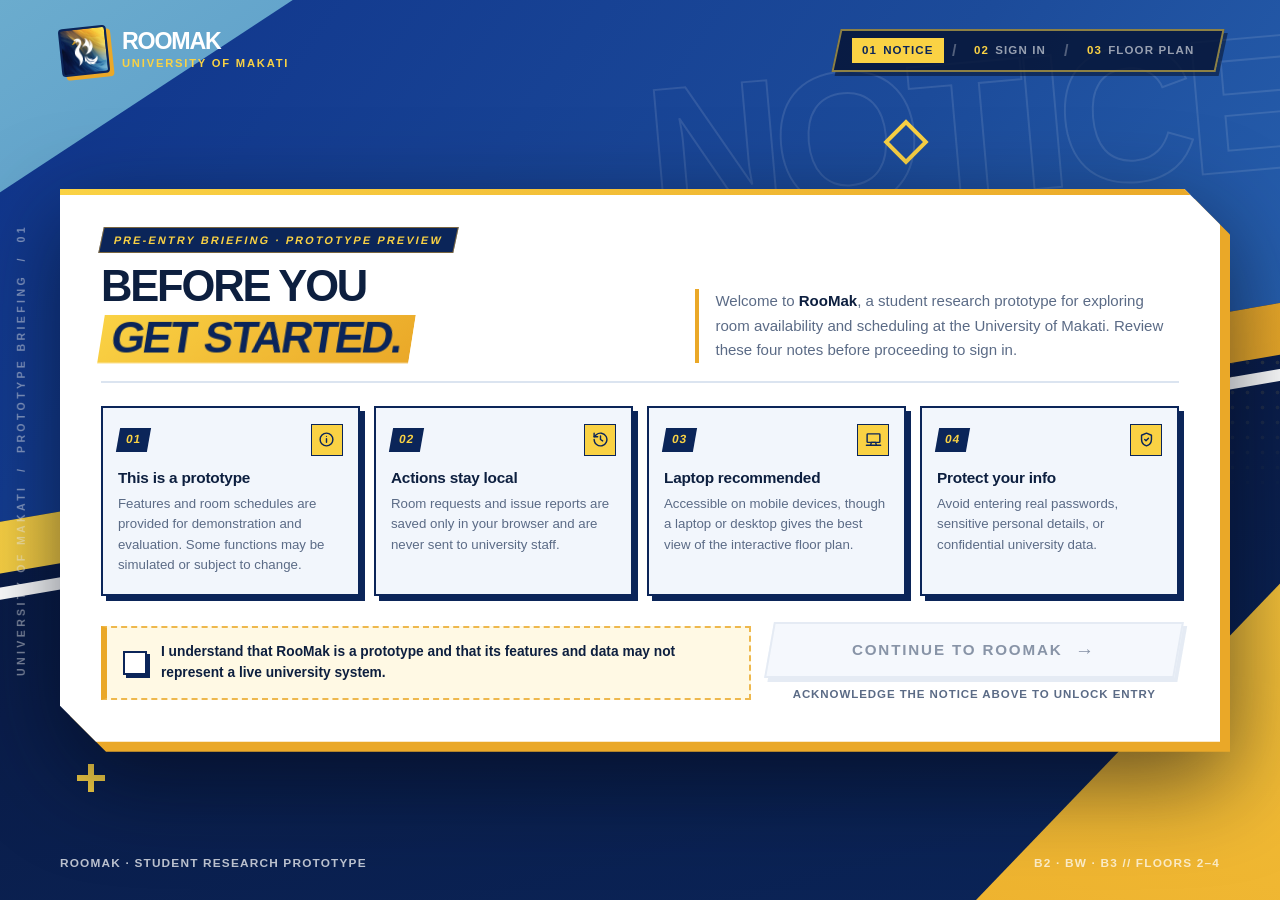
==== commit 364dff98: "redesigned index again lol" ====
--- a/index.html
+++ b/index.html
@@ -10,8 +10,8 @@
 
     <link rel="stylesheet" href="css/base.css">
     <link rel="stylesheet" href="css/components.css">
+    <link rel="stylesheet" href="css/pages/index.css">
     <link rel="stylesheet" href="css/theme.css">
-    <link rel="stylesheet" href="css/pages/index.css">
 
     <link rel="icon" href="assets/images/favicon.ico" sizes="any">
     <link rel="icon" type="image/png" sizes="32x32" href="assets/images/favicon-32.png">
@@ -29,239 +29,187 @@
     <meta property="og:image:alt" content="RooMak, room scheduling and information for the University of Makati">
     <meta name="twitter:card" content="summary_large_image">
 
+    <script>
+        // Apply the saved color theme before the page draws (no light flash in dark mode).
+        try {
+            var theme = localStorage.getItem("roomak.theme") || "auto";
+            if (theme === "dark" || (theme === "auto" && matchMedia("(prefers-color-scheme: dark)").matches))
+                document.documentElement.setAttribute("data-theme", "dark");
+        } catch (e) { /* ignore */ }
+    </script>
+
     <script src="js/notice.js" defer></script>
     <script src="js/notice-fx.js" defer></script>
 </head>
 <body class="notice-page">
-    <div class="notice-stage" id="noticeStage">
-        <!-- Layered ambient & architectural backdrop (purely decorative) -->
-        <div class="stage-backdrop" aria-hidden="true">
-            <div class="bg-nebula"></div>
-            <div class="bg-perspective-grid"></div>
-            <div class="bg-dots"></div>
-            <div class="bg-spotlight"></div>
-            <div class="bg-arc bg-arc-outer"></div>
-            <div class="bg-arc bg-arc-inner"></div>
-            <span class="bg-watermark">UMAK // 00</span>
-            <span class="bg-crosshair ch-tl">+</span>
-            <span class="bg-crosshair ch-tr">+</span>
-            <span class="bg-crosshair ch-bl">+</span>
-            <span class="bg-crosshair ch-br">+</span>
+    <main class="notice-shell" id="noticeStage">
+
+        <!-- Decorative artwork in the "Slash" style, oriented as a sweeping diagonal horizon -->
+        <div class="notice-backdrop" aria-hidden="true">
+            <span class="bd-glow"></span>
+            <span class="bd-halftone"></span>
+            <span class="bd-slab bd-slab-blue"></span>
+            <span class="bd-slab bd-slab-gold"></span>
+            <span class="bd-slab bd-slab-white"></span>
+            <span class="bd-slab bd-slab-sky"></span>
+            <span class="bd-slab bd-slab-burst"></span>
+            <span class="bd-word">NOTICE</span>
+            <span class="bd-shape bd-shape-diamond"></span>
+            <span class="bd-shape bd-shape-cross"></span>
+            <span class="bd-shape bd-shape-tri"></span>
+            <span class="bd-edge">University of Makati &nbsp;/&nbsp; Prototype Briefing &nbsp;/&nbsp; 01</span>
         </div>
 
-        <div class="notice-frame">
-            <!-- Top architectural HUD -->
-            <header class="notice-masthead">
-                <div class="brand" aria-label="RooMak">
-                    <span class="brand-mark" aria-hidden="true">
-                        <img src="assets/images/logo.jpg" alt="" width="40" height="40">
-                    </span>
-                    <div class="brand-copy">
-                        <span class="brand-name">RooMak</span>
-                        <span class="brand-sub">University of Makati · Spatial Scheduling</span>
+        <!-- Top Stage Bar: Brand + Step Indicator (sits directly on the Slash canvas) -->
+        <header class="notice-topbar">
+            <a class="brand" href="index.html" aria-label="RooMak home">
+                <span class="brand-mark" aria-hidden="true">
+                    <img src="assets/images/logo.jpg" alt="" width="40" height="40">
+                </span>
+                <span class="brand-text">
+                    <span class="brand-name">RooMak</span>
+                    <span class="brand-sub">University of Makati</span>
+                </span>
+            </a>
+
+            <div class="step-track" aria-label="Entry steps">
+                <span class="step-pill is-active"><b>01</b> Notice</span>
+                <span class="step-sep" aria-hidden="true">/</span>
+                <span class="step-pill"><b>02</b> Sign in</span>
+                <span class="step-sep" aria-hidden="true">/</span>
+                <span class="step-pill"><b>03</b> Floor Plan</span>
+            </div>
+        </header>
+
+        <!-- Wide Chamfered Briefing Dossier -->
+        <section class="notice-dossier" aria-labelledby="noticeTitle">
+            <div class="dossier-panel">
+
+                <!-- Dossier Header: Skewed Headline + Intro Summary -->
+                <div class="dossier-head">
+                    <div class="dossier-title-block">
+                        <p class="eyebrow">PRE-ENTRY BRIEFING · PROTOTYPE PREVIEW</p>
+                        <h1 id="noticeTitle">
+                            <span class="hl-dark">Before you</span>
+                            <span class="hl-gold">get started.</span>
+                        </h1>
+                    </div>
+
+                    <p class="intro">
+                        Welcome to <strong>RooMak</strong>, a student research prototype for exploring
+                        room availability and scheduling at the University of Makati.
+                        Review these four notes before proceeding to sign in.
+                    </p>
+                </div>
+
+                <!-- 4-Column Horizontal Notice Grid -->
+                <div class="details" aria-label="Important information">
+                    <article class="detail">
+                        <div class="detail-top">
+                            <span class="detail-index">01</span>
+                            <div class="detail-icon" aria-hidden="true">
+                                <svg viewBox="0 0 24 24" fill="none" stroke="currentColor" stroke-width="2" stroke-linecap="round" stroke-linejoin="round">
+                                    <circle cx="12" cy="12" r="9"/>
+                                    <path d="M12 11v5"/>
+                                    <circle cx="12" cy="7.5" r="0.85" fill="currentColor" stroke="none"/>
+                                </svg>
+                            </div>
+                        </div>
+                        <h2>This is a prototype</h2>
+                        <p>
+                            Features and room schedules are provided for demonstration
+                            and evaluation. Some functions may be simulated or subject to change.
+                        </p>
+                    </article>
+
+                    <article class="detail">
+                        <div class="detail-top">
+                            <span class="detail-index">02</span>
+                            <div class="detail-icon" aria-hidden="true">
+                                <svg viewBox="0 0 24 24" fill="none" stroke="currentColor" stroke-width="2" stroke-linecap="round" stroke-linejoin="round">
+                                    <path d="M3 12a9 9 0 1 0 3-6.7L3 8"/>
+                                    <path d="M3 3v5h5"/>
+                                    <path d="M12 7v5l3 2"/>
+                                </svg>
+                            </div>
+                        </div>
+                        <h2>Actions stay local</h2>
+                        <p>
+                            Room requests and issue reports are saved only in your
+                            browser and are never sent to university staff.
+                        </p>
+                    </article>
+
+                    <article class="detail">
+                        <div class="detail-top">
+                            <span class="detail-index">03</span>
+                            <div class="detail-icon" aria-hidden="true">
+                                <svg viewBox="0 0 24 24" fill="none" stroke="currentColor" stroke-width="2" stroke-linecap="round" stroke-linejoin="round">
+                                    <rect x="3" y="4" width="18" height="12" rx="1"/>
+                                    <path d="M2 20h20"/>
+                                    <path d="M8 20l1-4h6l1 4"/>
+                                </svg>
+                            </div>
+                        </div>
+                        <h2>Laptop recommended</h2>
+                        <p>
+                            Accessible on mobile devices, though a laptop or desktop
+                            gives the best view of the interactive floor plan.
+                        </p>
+                    </article>
+
+                    <article class="detail">
+                        <div class="detail-top">
+                            <span class="detail-index">04</span>
+                            <div class="detail-icon" aria-hidden="true">
+                                <svg viewBox="0 0 24 24" fill="none" stroke="currentColor" stroke-width="2" stroke-linecap="round" stroke-linejoin="round">
+                                    <path d="M12 3l7 3v6c0 4.5-3 7.8-7 9-4-1.2-7-4.5-7-9V6l7-3z"/>
+                                    <path d="M9.5 12l1.8 1.8 3.5-3.6"/>
+                                </svg>
+                            </div>
+                        </div>
+                        <h2>Protect your info</h2>
+                        <p>
+                            Avoid entering real passwords, sensitive personal
+                            details, or confidential university data.
+                        </p>
+                    </article>
+                </div>
+
+                <!-- Bottom Horizontal Launch Bar: Checkbox Left + Slanted CTA Right -->
+                <div class="gate-area" id="gateArea">
+                    <label class="acknowledgement" for="acknowledge">
+                        <input class="ack-input" type="checkbox" id="acknowledge">
+                        <span class="ack-box" aria-hidden="true">
+                            <svg viewBox="0 0 16 16" fill="none">
+                                <path d="M3.2 8.4L6.4 11.6L12.8 4.6" stroke="currentColor" stroke-width="2.4" stroke-linecap="round" stroke-linejoin="round"/>
+                            </svg>
+                        </span>
+                        <span class="ack-copy">
+                            I understand that RooMak is a prototype and that its features
+                            and data may not represent a live university system.
+                        </span>
+                    </label>
+
+                    <div class="gate-cta">
+                        <button class="continue-button" id="continueButton" type="button" disabled>
+                            <span class="btn-text">Continue to RooMak</span>
+                            <span class="btn-arrow" aria-hidden="true">→</span>
+                        </button>
+                        <p class="gate-hint" id="gateHint" aria-live="polite">
+                            Acknowledge the notice above to unlock entry
+                        </p>
                     </div>
                 </div>
 
-                <div class="masthead-meta">
-                    <span class="meta-coords" aria-hidden="true">B2 · BW · B3 // FLOORS 2–4</span>
-                    <div class="eyebrow" role="status" aria-live="polite">
-                        <span class="eyebrow-dot" aria-hidden="true"></span>
-                        <span>Prototype Preview</span>
-                    </div>
-                </div>
-            </header>
-
-            <!-- Asymmetrical two-column main canvas -->
-            <main class="notice-grid">
-                <!-- Left column: Editorial headline + architectural spatial schematic -->
-                <section class="hero-column" aria-labelledby="noticeTitle">
-                    <div class="hero-kicker">
-                        <span class="kicker-index">00</span>
-                        <span class="kicker-rule" aria-hidden="true"></span>
-                        <span class="kicker-text">Pre-entry Notice</span>
-                    </div>
-
-                    <h1 id="noticeTitle" class="hero-title">
-                        <span class="title-line">Before you</span>
-                        <span class="title-line title-line-accent">get started<span class="title-period" aria-hidden="true">.</span></span>
-                    </h1>
-
-                    <p class="intro">
-                        Welcome to RooMak, a prototype for exploring room
-                        information and scheduling at the University of Makati.
-                        Please take a moment to review the following before continuing.
-                    </p>
-
-                    <!-- Architectural floor-plan preview schematic (decorative) -->
-                    <div class="schematic-card" aria-hidden="true">
-                        <div class="schematic-header">
-                            <span class="schematic-label">CAMPUS SECTOR PREVIEW</span>
-                            <span class="schematic-tag">LIVE SIM</span>
-                        </div>
-                        <svg class="schematic-svg" viewBox="0 0 420 156" fill="none" xmlns="http://www.w3.org/2000/svg">
-                            <!-- Grid lines -->
-                            <path d="M0 39H420M0 78H420M0 117H420" stroke="rgba(108,173,206,0.12)" stroke-width="1"/>
-                            <path d="M70 0V156M140 0V156M210 0V156M280 0V156M350 0V156" stroke="rgba(108,173,206,0.12)" stroke-width="1"/>
-
-                            <!-- Building 2 block -->
-                            <rect x="20" y="24" width="118" height="108" rx="4" fill="rgba(28,75,154,0.22)" stroke="rgba(108,173,206,0.45)" stroke-width="1.2"/>
-                            <rect x="30" y="34" width="44" height="36" rx="2" fill="rgba(61,196,136,0.18)" stroke="rgba(61,196,136,0.75)" stroke-width="1"/>
-                            <rect x="84" y="34" width="44" height="36" rx="2" fill="rgba(250,210,68,0.12)" stroke="rgba(250,210,68,0.5)" stroke-width="1"/>
-                            <rect x="30" y="86" width="98" height="36" rx="2" fill="rgba(108,173,206,0.12)" stroke="rgba(108,173,206,0.4)" stroke-width="1"/>
-                            <text x="36" y="55" fill="rgba(232,238,251,0.75)" font-size="9" font-family="monospace">B2-201</text>
-                            <text x="90" y="55" fill="rgba(250,210,68,0.85)" font-size="9" font-family="monospace">B2-202</text>
-
-                            <!-- Bridgeway connector -->
-                            <path d="M138 66H268M138 90H268" stroke="rgba(250,210,68,0.6)" stroke-width="1.4" stroke-dasharray="4 3"/>
-                            <rect x="164" y="54" width="78" height="48" rx="4" fill="rgba(250,210,68,0.1)" stroke="rgba(250,210,68,0.65)" stroke-width="1.2"/>
-                            <text x="180" y="81" fill="#fad244" font-size="9" font-weight="700" font-family="monospace">BRIDGE</text>
-
-                            <!-- Building 3 block -->
-                            <rect x="268" y="24" width="132" height="108" rx="4" fill="rgba(28,75,154,0.22)" stroke="rgba(108,173,206,0.45)" stroke-width="1.2"/>
-                            <rect x="278" y="34" width="52" height="40" rx="2" fill="rgba(61,196,136,0.2)" stroke="rgba(61,196,136,0.8)" stroke-width="1"/>
-                            <rect x="338" y="34" width="52" height="40" rx="2" fill="rgba(239,107,107,0.16)" stroke="rgba(239,107,107,0.6)" stroke-width="1"/>
-                            <rect x="278" y="84" width="112" height="38" rx="2" fill="rgba(108,173,206,0.12)" stroke="rgba(108,173,206,0.4)" stroke-width="1"/>
-                            <text x="285" y="57" fill="#7ddba8" font-size="9" font-family="monospace">B3-204</text>
-                            <text x="345" y="57" fill="#f19a9d" font-size="9" font-family="monospace">IN USE</text>
-
-                            <!-- Scan line -->
-                            <line class="schematic-scan" x1="20" y1="0" x2="20" y2="156" stroke="url(#scanGrad)" stroke-width="2"/>
-                            <defs>
-                                <linearGradient id="scanGrad" x1="0" y1="0" x2="0" y2="156" gradientUnits="userSpaceOnUse">
-                                    <stop offset="0%" stop-color="#fad244" stop-opacity="0"/>
-                                    <stop offset="50%" stop-color="#fad244" stop-opacity="0.9"/>
-                                    <stop offset="100%" stop-color="#fad244" stop-opacity="0"/>
-                                </linearGradient>
-                            </defs>
-                        </svg>
-                        <div class="schematic-footer">
-                            <span><i class="node-dot node-free"></i>Available</span>
-                            <span><i class="node-dot node-warn"></i>Preview</span>
-                            <span><i class="node-dot node-busy"></i>Occupied</span>
-                        </div>
-                    </div>
-                </section>
-
-                <!-- Right column: Important notice ledger + acknowledgement gate -->
-                <section class="ledger-column" aria-label="Important information and confirmation">
-                    <div class="ledger-panel">
-                        <div class="ledger-bar">
-                            <span class="ledger-bar-title">IMPORTANT INFORMATION</span>
-                            <span class="ledger-bar-count">04 / 04</span>
-                        </div>
-
-                        <div class="details" aria-label="Important information">
-                            <article class="detail">
-                                <div class="detail-top">
-                                    <span class="detail-index">01</span>
-                                    <div class="detail-icon" aria-hidden="true">
-                                        <svg viewBox="0 0 24 24" fill="none" stroke="currentColor" stroke-width="1.75" stroke-linecap="round" stroke-linejoin="round">
-                                            <circle cx="12" cy="12" r="9"/>
-                                            <path d="M12 11v5"/>
-                                            <circle cx="12" cy="7.5" r="0.75" fill="currentColor" stroke="none"/>
-                                        </svg>
-                                    </div>
-                                </div>
-                                <h2>This is a prototype</h2>
-                                <p>
-                                    Features and information are provided for demonstration
-                                    and evaluation. Some functions may be incomplete,
-                                    simulated, or subject to change.
-                                </p>
-                            </article>
-
-                            <article class="detail">
-                                <div class="detail-top">
-                                    <span class="detail-index">02</span>
-                                    <div class="detail-icon" aria-hidden="true">
-                                        <svg viewBox="0 0 24 24" fill="none" stroke="currentColor" stroke-width="1.75" stroke-linecap="round" stroke-linejoin="round">
-                                            <path d="M3 12a9 9 0 1 0 3-6.7L3 8"/>
-                                            <path d="M3 3v5h5"/>
-                                            <path d="M12 7v5l3 2"/>
-                                        </svg>
-                                    </div>
-                                </div>
-                                <h2>Your actions are not saved</h2>
-                                <p>
-                                    Room requests, issue reports, and other interactions
-                                    are not stored or forwarded to university staff.
-                                    Do not rely on RooMak for actual room bookings or
-                                    urgent reports.
-                                </p>
-                            </article>
-
-                            <article class="detail">
-                                <div class="detail-top">
-                                    <span class="detail-index">03</span>
-                                    <div class="detail-icon" aria-hidden="true">
-                                        <svg viewBox="0 0 24 24" fill="none" stroke="currentColor" stroke-width="1.75" stroke-linecap="round" stroke-linejoin="round">
-                                            <rect x="3" y="4" width="18" height="12" rx="2"/>
-                                            <path d="M2 20h20"/>
-                                            <path d="M8 20l1-4h6l1 4"/>
-                                        </svg>
-                                    </div>
-                                </div>
-                                <h2>A laptop is recommended</h2>
-                                <p>
-                                    RooMak can be opened on mobile devices, but a laptop
-                                    or desktop is recommended for the best experience,
-                                    particularly when exploring the interactive floor
-                                    plan and its controls.
-                                </p>
-                            </article>
-
-                            <article class="detail">
-                                <div class="detail-top">
-                                    <span class="detail-index">04</span>
-                                    <div class="detail-icon" aria-hidden="true">
-                                        <svg viewBox="0 0 24 24" fill="none" stroke="currentColor" stroke-width="1.75" stroke-linecap="round" stroke-linejoin="round">
-                                            <path d="M12 3l7 3v6c0 4.5-3 7.8-7 9-4-1.2-7-4.5-7-9V6l7-3z"/>
-                                            <path d="M9.5 12l1.8 1.8 3.5-3.6"/>
-                                        </svg>
-                                    </div>
-                                </div>
-                                <h2>Protect your information</h2>
-                                <p>
-                                    Avoid entering real passwords, sensitive personal
-                                    information, or confidential university data into
-                                    this prototype.
-                                </p>
-                            </article>
-                        </div>
-
-                        <div class="gate-area" id="gateArea">
-                            <label class="acknowledgement" for="acknowledge">
-                                <input class="ack-input" type="checkbox" id="acknowledge">
-                                <span class="ack-box" aria-hidden="true">
-                                    <svg viewBox="0 0 16 16" fill="none">
-                                        <path d="M3.2 8.4L6.4 11.6L12.8 4.6" stroke="currentColor" stroke-width="2.2" stroke-linecap="round" stroke-linejoin="round"/>
-                                    </svg>
-                                </span>
-                                <span class="ack-copy">
-                                    I understand that RooMak is a prototype and that its features
-                                    and data may not represent a live university system.
-                                </span>
-                            </label>
-
-                            <div class="gate-actions">
-                                <button class="continue-button" id="continueButton" type="button" disabled>
-                                    <span class="btn-text">Continue to RooMak</span>
-                                    <span class="btn-arrow" aria-hidden="true">→</span>
-                                </button>
-                                <p class="gate-hint" id="gateHint" aria-live="polite">
-                                    Acknowledge the notice above to unlock entry
-                                </p>
-                            </div>
-                        </div>
-                    </div>
-                </section>
-            </main>
-
-            <footer class="notice-footer">
-                <p class="footer">RooMak · Prototype for evaluation purposes</p>
-                <span class="footer-tag" aria-hidden="true">PORTAL GATEWAY // 01</span>
-            </footer>
-        </div>
-    </div>
+            </div>
+        </section>
+
+        <footer class="notice-footer">
+            <span>RooMak · Student Research Prototype</span>
+            <span>B2 · BW · B3 // Floors 2–4</span>
+        </footer>
+
+    </main>
 </body>
-</html>
+</html>
--- a/css/pages/index.css
+++ b/css/pages/index.css
@@ -1,526 +1,418 @@
-/* =====================================================================
-   RooMak Index Page: "Architectural Threshold" Art Direction
-   ---------------------------------------------------------------------
-   Deep spatial canvas inspired by experimental interactive studios:
-   layered coordinate grid, luminous radial spotlight, geometric arcs,
-   asymmetrical editorial hero + interactive floor-plan schematic on the
-   left, and a structured 4-module notice ledger with entry gate on the
-   right.
-
-   Colors build on the RooMak blue-and-gold tokens from css/base.css.
-   ===================================================================== */
+/* =========================================================
+   RooMak index page: "Slash Dossier" layout
+   ---------------------------------------------------------
+   Shares the exact Slash visual language with login.css
+   (angled blue/gold/white slabs, halftone dots, chamfered
+   corners, hard offset shadows, skewed heavy display type),
+   but uses a wide centered Dossier + 4-column horizontal
+   card layout with a top step-tracker so it is immediately
+   distinct from the side-by-side Login page.
+   ========================================================= */
 
 body.notice-page {
-    --stage-void: #040b1d;
-    --stage-deep: #071330;
-    --stage-surface: rgba(10, 24, 58, 0.78);
-    --stage-surface-solid: #0a183a;
-    --stage-card: rgba(13, 30, 70, 0.72);
-    --stage-card-hover: rgba(18, 40, 90, 0.88);
-    --stage-line: rgba(108, 173, 206, 0.18);
-    --stage-line-strong: rgba(108, 173, 206, 0.34);
-    --stage-ink: #f3f7ff;
-    --stage-muted: #9eb1d4;
-    --stage-subtle: #6e85ad;
-    --stage-gold: var(--color-gold-light, #fad244);
-    --stage-amber: var(--color-accent, #eaa828);
-    --stage-sky: var(--color-sky, #6cadce);
-    --stage-navy: var(--color-navy, #0b2559);
-    --stage-emerald: #3dc488;
-    --font-mono: ui-monospace, SFMono-Regular, Menlo, Monaco, Consolas, monospace;
-
-    position: relative;
+    --stg-ink: #061436;
+    --stg-navy: var(--color-navy, #0b2559);
+    --stg-blue: #1c4b9a;
+    --stg-blue-light: #2f6fbd;
+    --stg-sky: var(--color-sky, #6cadce);
+    --stg-gold: #eaa828;
+    --stg-gold-light: var(--color-gold-light, #fad244);
+
+    --display: "Arial Black", "Segoe UI Black", "Helvetica Neue", Inter, "Segoe UI", Roboto, Arial, sans-serif;
+
+    --hard: var(--stg-navy);
+    --ring: var(--stg-navy);
+
+    position: relative;
+    isolation: isolate;
     min-width: 320px;
     min-height: 100vh;
     min-height: 100dvh;
     margin: 0;
-    background: var(--stage-void);
-    color: var(--stage-ink);
-    overflow-x: hidden;
-}
-
-/* ---------- Stage & layered atmospheric backdrop ---------- */
-
-.notice-stage {
+    background: var(--stg-ink);
+    color: #ffffff;
+}
+
+:root[data-theme="dark"] body.notice-page {
+    --hard: var(--stg-sky);
+    --ring: var(--stg-sky);
+}
+
+.notice-shell {
     --px: 0;
     --py: 0;
-    --mx: 32%;
-    --my: 28%;
-
-    position: relative;
-    isolation: isolate;
+    --mx: 50%;
+    --my: 24%;
+
+    position: relative;
+    display: flex;
+    flex-direction: column;
+    justify-content: space-between;
+    align-items: center;
+    gap: clamp(18px, 2.8vh, 30px);
+
     min-height: 100vh;
     min-height: 100dvh;
-    display: flex;
-    flex-direction: column;
+    padding: clamp(18px, 3vh, 36px) clamp(18px, 4vw, 56px);
+    padding-top: max(clamp(18px, 3vh, 36px), env(safe-area-inset-top, 0px));
+    padding-right: max(clamp(18px, 4vw, 56px), env(safe-area-inset-right, 0px));
+    padding-bottom: max(clamp(18px, 3vh, 36px), env(safe-area-inset-bottom, 0px));
+    padding-left: max(clamp(18px, 4vw, 56px), env(safe-area-inset-left, 0px));
+
     overflow: hidden;
     overflow: clip;
 }
 
-.stage-backdrop {
-    position: absolute;
+/* ---------- Backdrop: horizontal diagonal sweep (distinct from login's left-split) ---------- */
+
+.notice-backdrop {
+    position: absolute;
+    z-index: 0;
     inset: 0;
-    z-index: 0;
+    overflow: hidden;
     pointer-events: none;
-    overflow: hidden;
+    background: linear-gradient(165deg, var(--stg-ink) 0%, #0a1d4a 58%, var(--stg-navy) 100%);
+}
+
+.bd-glow {
+    position: absolute;
+    inset: 0;
+    background: radial-gradient(620px circle at var(--mx) var(--my), rgba(250, 210, 68, 0.18), transparent 64%);
+}
+
+.bd-halftone {
+    position: absolute;
+    inset: -20px;
+    translate: calc(var(--px) * -6px) calc(var(--py) * -6px);
+    background-image: radial-gradient(circle, rgba(250, 210, 68, 0.48) 1.6px, transparent 2.2px);
+    background-size: 15px 15px;
+    -webkit-mask-image: radial-gradient(95% 75% at 100% 0%, #000 0%, rgba(0, 0, 0, 0.45) 38%, transparent 74%);
+            mask-image: radial-gradient(95% 75% at 100% 0%, #000 0%, rgba(0, 0, 0, 0.45) 38%, transparent 74%);
+}
+
+.bd-slab {
+    position: absolute;
+    inset: -20px;
+}
+
+/* Upper diagonal blue band across the top half */
+.bd-slab-blue {
+    translate: calc(var(--px) * 10px) calc(var(--py) * 6px);
+    background: linear-gradient(125deg, #0f338a 0%, var(--stg-blue) 52%, var(--stg-blue-light) 100%);
+    clip-path: polygon(0 0, 100% 0, 100% 34%, 0 58%);
+}
+
+/* Gold slash ribbon cutting under the blue band */
+.bd-slab-gold {
+    translate: calc(var(--px) * 16px) calc(var(--py) * 8px);
+    background: linear-gradient(90deg, var(--stg-gold-light), var(--stg-gold));
+    clip-path: polygon(0 58%, 100% 34%, 100% 39.5%, 0 63.5%);
+}
+
+/* Crisp white hairline slash */
+.bd-slab-white {
+    translate: calc(var(--px) * 22px) calc(var(--py) * 10px);
+    background: #ffffff;
+    clip-path: polygon(0 65%, 100% 41%, 100% 42.3%, 0 66.3%);
+}
+
+/* Sky-blue corner wedge on top-left */
+.bd-slab-sky {
+    translate: calc(var(--px) * 14px) calc(var(--py) * 8px);
+    background: linear-gradient(145deg, var(--stg-sky), var(--stg-blue-light));
+    clip-path: polygon(0 0, 26% 0, 0 24%);
+}
+
+/* Gold corner burst on bottom-right */
+.bd-slab-burst {
+    translate: calc(var(--px) * 18px) calc(var(--py) * 10px);
+    background: linear-gradient(200deg, var(--stg-gold-light), var(--stg-gold));
+    clip-path: polygon(100% 62%, 100% 100%, 74% 100%);
+}
+
+/* Giant outlined background label */
+.bd-word {
+    position: absolute;
+    right: -1%;
+    top: 2%;
+    translate: calc(var(--px) * 26px) calc(var(--py) * 12px);
+    transform: rotate(-5deg);
+    transform-origin: right top;
+
+    color: transparent;
+    -webkit-text-stroke: 2px rgba(255, 255, 255, 0.11);
+    font-family: var(--display);
+    font-size: clamp(6.5rem, 15vw, 16rem);
+    font-weight: 900;
+    letter-spacing: -0.06em;
+    line-height: 0.85;
+    text-transform: uppercase;
+    white-space: nowrap;
+}
+
+.bd-shape {
+    position: absolute;
+    display: block;
+}
+
+.bd-shape-diamond {
+    top: 14%;
+    right: 28%;
+    width: 32px;
+    height: 32px;
+    border: 4px solid var(--stg-gold-light);
+    translate: calc(var(--px) * 38px) calc(var(--py) * 26px);
+    transform: rotate(45deg);
+}
+
+.bd-shape-cross {
+    bottom: 12%;
+    left: 6%;
+    width: 28px;
+    height: 28px;
+    translate: calc(var(--px) * 34px) calc(var(--py) * 24px);
     background:
-        radial-gradient(1100px 700px at 12% 8%, rgba(28, 75, 154, 0.36), transparent 60%),
-        radial-gradient(880px 620px at 92% 94%, rgba(234, 168, 40, 0.16), transparent 62%),
-        linear-gradient(155deg, #030816 0%, var(--stage-deep) 52%, #051029 100%);
-}
-
-.bg-nebula {
-    position: absolute;
-    inset: -10%;
-    translate: calc(var(--px) * -14px) calc(var(--py) * -10px);
-    background:
-        radial-gradient(520px 380px at 20% 24%, rgba(108, 173, 206, 0.16), transparent 65%),
-        radial-gradient(600px 420px at 78% 68%, rgba(250, 210, 68, 0.10), transparent 65%);
-    filter: blur(18px);
-}
-
-.bg-perspective-grid {
-    position: absolute;
-    inset: -40px;
-    translate: calc(var(--px) * 10px) calc(var(--py) * 8px);
-    background-image:
-        linear-gradient(to right, rgba(108, 173, 206, 0.065) 1px, transparent 1px),
-        linear-gradient(to bottom, rgba(108, 173, 206, 0.065) 1px, transparent 1px);
-    background-size: 64px 64px;
-    -webkit-mask-image: radial-gradient(95% 85% at 50% 45%, #000 10%, rgba(0, 0, 0, 0.45) 55%, transparent 92%);
-            mask-image: radial-gradient(95% 85% at 50% 45%, #000 10%, rgba(0, 0, 0, 0.45) 55%, transparent 92%);
-}
-
-.bg-dots {
-    position: absolute;
-    inset: -24px;
-    translate: calc(var(--px) * -6px) calc(var(--py) * -6px);
-    background-image: radial-gradient(circle, rgba(250, 210, 68, 0.24) 1px, transparent 1.4px);
-    background-size: 24px 24px;
-    -webkit-mask-image: radial-gradient(85% 75% at 88% 12%, #000 0%, rgba(0, 0, 0, 0.3) 42%, transparent 76%);
-            mask-image: radial-gradient(85% 75% at 88% 12%, #000 0%, rgba(0, 0, 0, 0.3) 42%, transparent 76%);
-}
-
-.bg-spotlight {
-    position: absolute;
-    inset: 0;
-    background: radial-gradient(
-        620px circle at var(--mx) var(--my),
-        rgba(108, 173, 206, 0.14),
-        rgba(250, 210, 68, 0.05) 35%,
-        transparent 68%
-    );
-}
-
-.bg-arc {
-    position: absolute;
-    border-radius: 50%;
-    border: 1px solid rgba(108, 173, 206, 0.12);
-}
-
-.bg-arc-outer {
-    top: -280px;
-    right: -240px;
-    width: 820px;
-    height: 820px;
-    translate: calc(var(--px) * 18px) calc(var(--py) * 12px);
-    border-color: rgba(250, 210, 68, 0.13);
-}
-
-.bg-arc-inner {
-    bottom: -320px;
-    left: -260px;
-    width: 760px;
-    height: 760px;
-    translate: calc(var(--px) * -16px) calc(var(--py) * -12px);
-    border-style: dashed;
-    border-color: rgba(108, 173, 206, 0.14);
-}
-
-.bg-watermark {
-    position: absolute;
-    left: clamp(16px, 4vw, 60px);
-    bottom: clamp(14px, 3vh, 42px);
-    translate: calc(var(--px) * 20px) calc(var(--py) * 12px);
-    color: transparent;
-    -webkit-text-stroke: 1px rgba(255, 255, 255, 0.065);
-    font-size: clamp(4.5rem, 11vw, 10rem);
+        linear-gradient(var(--stg-gold-light), var(--stg-gold-light)) center / 100% 6px no-repeat,
+        linear-gradient(var(--stg-gold-light), var(--stg-gold-light)) center / 6px 100% no-repeat;
+}
+
+.bd-shape-tri {
+    bottom: 24%;
+    right: 4%;
+    width: 0;
+    height: 0;
+    border-right: 16px solid transparent;
+    border-bottom: 26px solid var(--stg-gold-light);
+    border-left: 16px solid transparent;
+    translate: calc(var(--px) * 40px) calc(var(--py) * 28px);
+}
+
+.bd-edge {
+    position: absolute;
+    top: 50%;
+    left: 14px;
+    transform: translateY(-50%) rotate(180deg);
+    writing-mode: vertical-rl;
+    color: rgba(255, 255, 255, 0.48);
+    font-size: 0.66rem;
+    font-weight: 700;
+    letter-spacing: 0.32em;
+    text-transform: uppercase;
+    white-space: nowrap;
+}
+
+/* ---------- Top Stage Bar: Brand + 3-Step Entry Progress ---------- */
+
+.notice-topbar {
+    position: relative;
+    z-index: 2;
+    display: flex;
+    align-items: center;
+    justify-content: space-between;
+    gap: 16px;
+    width: min(1160px, 100%);
+}
+
+body.notice-page .brand {
+    display: inline-flex;
+    align-items: center;
+    gap: 14px;
+    text-decoration: none;
+}
+
+.notice-topbar .brand .brand-mark {
+    flex: 0 0 48px;
+    width: 48px;
+    height: 48px;
+    border: 2px solid var(--stg-navy);
+    border-radius: 4px;
+    box-shadow: 4px 4px 0 var(--stg-gold);
+    transform: rotate(-6deg);
+    transition: transform 0.25s cubic-bezier(0.2, 0.8, 0.2, 1);
+}
+
+.notice-topbar .brand:hover .brand-mark {
+    transform: rotate(0deg) scale(1.05);
+}
+
+.brand-text {
+    display: flex;
+    flex-direction: column;
+    gap: 2px;
+}
+
+.notice-topbar .brand .brand-name {
+    color: #ffffff;
+    font-family: var(--display);
+    font-size: 1.45rem;
     font-weight: 900;
     letter-spacing: -0.05em;
-    line-height: 0.85;
-    user-select: none;
-    white-space: nowrap;
-}
-
-.bg-crosshair {
-    position: absolute;
-    color: rgba(250, 210, 68, 0.38);
-    font-family: var(--font-mono);
-    font-size: 0.9rem;
-    font-weight: 400;
     line-height: 1;
-}
-
-.ch-tl { top: 14px; left: 14px; }
-.ch-tr { top: 14px; right: 14px; }
-.ch-bl { bottom: 14px; left: 14px; }
-.ch-br { bottom: 14px; right: 14px; }
-
-/* ---------- Main container & vertical rhythm ---------- */
-
-.notice-frame {
-    position: relative;
-    z-index: 1;
-    width: 100%;
-    max-width: 1320px;
-    min-height: 100vh;
-    min-height: 100dvh;
-    margin: 0 auto;
-    padding:
-        max(18px, env(safe-area-inset-top, 0px))
-        max(clamp(28px, 4.5vw, 60px), env(safe-area-inset-right, 0px))
-        max(18px, env(safe-area-inset-bottom, 0px))
-        max(clamp(28px, 4.5vw, 60px), env(safe-area-inset-left, 0px));
+    text-transform: uppercase;
+}
+
+.brand-sub {
+    color: var(--stg-gold-light);
+    font-size: 0.7rem;
+    font-weight: 800;
+    letter-spacing: 0.16em;
+    text-transform: uppercase;
+}
+
+/* Skewed Step Indicator */
+
+.step-track {
+    display: inline-flex;
+    align-items: center;
+    gap: 8px;
+    padding: 7px 14px;
+    border: 2px solid rgba(250, 210, 68, 0.55);
+    background: rgba(6, 20, 54, 0.85);
+    box-shadow: 4px 4px 0 rgba(3, 10, 30, 0.5);
+    transform: skewX(-12deg);
+}
+
+.step-pill {
+    display: inline-flex;
+    align-items: center;
+    gap: 6px;
+    padding: 4px 10px;
+    color: rgba(255, 255, 255, 0.58);
+    font-family: var(--display);
+    font-size: 0.72rem;
+    font-weight: 900;
+    letter-spacing: 0.1em;
+    text-transform: uppercase;
+    transform: skewX(12deg);
+}
+
+.step-pill b {
+    color: var(--stg-gold-light);
+}
+
+.step-pill.is-active {
+    background: var(--stg-gold-light);
+    color: var(--stg-navy);
+}
+
+.step-pill.is-active b {
+    color: var(--stg-navy);
+}
+
+.step-sep {
+    color: rgba(255, 255, 255, 0.3);
+    font-weight: 800;
+    transform: skewX(12deg);
+}
+
+/* ---------- Centered Chamfered Briefing Dossier ---------- */
+
+.notice-dossier {
+    position: relative;
+    z-index: 2;
+    width: min(1160px, 100%);
+    min-width: 0;
+
+    filter:
+        drop-shadow(10px 10px 0 var(--stg-gold))
+        drop-shadow(0 28px 46px rgba(2, 8, 24, 0.6));
+}
+
+.dossier-panel {
+    position: relative;
+    display: flex;
+    flex-direction: column;
+    gap: clamp(18px, 2.5vh, 24px);
+
+    padding: clamp(24px, 3vw, 38px) clamp(22px, 3.2vw, 42px);
+    background: var(--color-surface);
+    color: var(--color-ink);
+    clip-path: polygon(0 0, calc(100% - 36px) 0, 100% 36px, 100% 100%, 36px 100%, 0 calc(100% - 36px));
+}
+
+.dossier-panel::before {
+    position: absolute;
+    top: 0;
+    right: 0;
+    left: 0;
+    height: 6px;
+    background: var(--gradient-gold);
+    content: "";
+}
+
+/* Dossier Header: Split Title Left + Intro Paragraph Right */
+
+.dossier-head {
     display: grid;
-    grid-template-rows: auto 1fr auto;
-    gap: clamp(14px, 2vh, 22px);
-}
-
-/* ---------- Masthead HUD ---------- */
-
-.notice-masthead {
-    display: flex;
-    align-items: center;
-    justify-content: space-between;
-    gap: 20px;
-    padding-bottom: 14px;
-    border-bottom: 1px solid var(--stage-line);
-}
-
-body.notice-page .brand {
-    display: inline-flex;
-    align-items: center;
-    gap: 14px;
-    min-width: 0;
-}
-
-body.notice-page .brand .brand-mark {
-    position: relative;
-    flex: 0 0 44px;
-    width: 44px;
-    height: 44px;
-    border-radius: 10px;
-    border: 1px solid rgba(250, 210, 68, 0.45);
-    background: var(--stage-navy);
-    box-shadow:
-        0 0 0 4px rgba(108, 173, 206, 0.1),
-        0 8px 22px rgba(2, 8, 26, 0.55);
-}
-
-.brand-copy {
-    display: flex;
-    flex-direction: column;
-    gap: 2px;
-    min-width: 0;
-}
-
-.brand-name {
-    color: var(--stage-ink);
-    font-size: 1.2rem;
+    grid-template-columns: minmax(0, 1.15fr) minmax(0, 1fr);
+    align-items: end;
+    gap: clamp(18px, 3vw, 40px);
+    padding-bottom: 18px;
+    border-bottom: 2px solid var(--color-border);
+}
+
+.dossier-title-block .eyebrow {
+    display: inline-block;
+    margin: 0 0 12px;
+    padding: 5px 12px;
+    border: 1px solid rgba(var(--accent-rgb), 0.5);
+    background: var(--stg-navy);
+    color: var(--stg-gold-light);
+    transform: skewX(-12deg);
+
+    font-size: 0.68rem;
     font-weight: 800;
-    letter-spacing: -0.03em;
-    line-height: 1.1;
-}
-
-.brand-sub {
-    color: var(--stage-muted);
-    font-family: var(--font-mono);
-    font-size: 0.7rem;
-    letter-spacing: 0.08em;
+    letter-spacing: 0.2em;
+    line-height: 1.3;
+}
+
+.dossier-title-block h1 {
+    display: flex;
+    flex-wrap: wrap;
+    align-items: baseline;
+    gap: 8px 12px;
+
+    margin: 0;
+    font-family: var(--display);
+    font-size: clamp(1.9rem, 3.4vw, 3rem);
+    font-weight: 900;
+    letter-spacing: -0.05em;
+    line-height: 0.98;
     text-transform: uppercase;
-    white-space: nowrap;
-    overflow: hidden;
-    text-overflow: ellipsis;
-}
-
-.masthead-meta {
-    display: flex;
-    align-items: center;
-    gap: 16px;
-    flex-shrink: 0;
-}
-
-.meta-coords {
-    color: var(--stage-subtle);
-    font-family: var(--font-mono);
-    font-size: 0.72rem;
-    letter-spacing: 0.14em;
-    text-transform: uppercase;
-}
-
-body.notice-page .eyebrow {
-    display: inline-flex;
-    align-items: center;
-    gap: 9px;
+}
+
+.hl-dark {
+    color: var(--color-ink);
+}
+
+.hl-gold {
+    display: inline-block;
+    padding: 0.04em 0.24em 0.08em;
+    background: var(--gradient-gold);
+    color: var(--stg-navy);
+    transform: skewX(-9deg);
+}
+
+body.notice-page .intro {
     margin: 0;
-    padding: 7px 14px;
-    border: 1px solid rgba(250, 210, 68, 0.42);
-    border-radius: 999px;
-    background: rgba(250, 210, 68, 0.1);
-    color: var(--stage-gold);
-    font-family: var(--font-mono);
-    font-size: 0.72rem;
-    font-weight: 700;
-    letter-spacing: 0.14em;
-    text-transform: uppercase;
-    backdrop-filter: blur(8px);
-}
-
-.eyebrow-dot {
-    width: 7px;
-    height: 7px;
-    border-radius: 50%;
-    background: var(--stage-gold);
-    box-shadow: 0 0 10px rgba(250, 210, 68, 0.85);
-}
-
-/* ---------- Asymmetrical 2-column grid ---------- */
-
-.notice-grid {
-    display: grid;
-    grid-template-columns: minmax(0, 0.92fr) minmax(0, 1.18fr);
-    align-items: center;
-    gap: clamp(28px, 4.5vw, 68px);
-}
-
-/* ---------- Left column: Editorial Hero + Schematic ---------- */
-
-.hero-column {
-    display: flex;
-    flex-direction: column;
-    align-items: flex-start;
-    min-width: 0;
-}
-
-.hero-kicker {
-    display: inline-flex;
-    align-items: center;
-    gap: 12px;
-    margin-bottom: 14px;
-}
-
-.kicker-index {
-    color: var(--stage-gold);
-    font-family: var(--font-mono);
-    font-size: 0.78rem;
-    font-weight: 700;
-    letter-spacing: 0.16em;
-}
-
-.kicker-rule {
-    width: 36px;
-    height: 1px;
-    background: linear-gradient(90deg, var(--stage-gold), transparent);
-}
-
-.kicker-text {
-    color: var(--stage-sky);
-    font-family: var(--font-mono);
-    font-size: 0.76rem;
-    font-weight: 600;
-    letter-spacing: 0.18em;
-    text-transform: uppercase;
-}
-
-.hero-title {
-    margin: 0;
-    color: var(--stage-ink);
-    font-size: clamp(2.45rem, 4.4vw, 4.2rem);
+    padding-left: 16px;
+    border-left: 4px solid var(--stg-gold);
+    color: var(--color-muted);
+    font-size: 0.94rem;
+    line-height: 1.65;
+}
+
+body.notice-page .intro strong {
+    color: var(--color-ink);
     font-weight: 800;
-    letter-spacing: -0.04em;
-    line-height: 1.08;
-}
-
-.title-line {
-    display: block;
-}
-
-.hero-title .title-line:first-child {
-    font-weight: 350;
-    color: rgba(243, 247, 255, 0.9);
-    letter-spacing: -0.03em;
-}
-
-.title-line-accent {
-    padding-bottom: 0.08em;
-    background: linear-gradient(100deg, #ffffff 0%, #dce8ff 42%, var(--stage-gold) 100%);
-    -webkit-background-clip: text;
-            background-clip: text;
-    color: transparent;
-}
-
-.title-period {
-    color: var(--stage-gold);
-    -webkit-text-fill-color: var(--stage-gold);
-}
-
-body.notice-page .intro {
-    max-width: 44ch;
-    margin: 14px 0 0;
-    padding-left: 16px;
-    border-left: 2px solid rgba(250, 210, 68, 0.55);
-    color: var(--stage-muted);
-    font-size: clamp(0.94rem, 1.1vw, 1.02rem);
-    line-height: 1.66;
-}
-
-/* Spatial Floor-Plan Schematic Card */
-
-.schematic-card {
-    width: 100%;
-    max-width: 440px;
-    margin-top: clamp(18px, 2.6vh, 28px);
-    padding: 12px 14px 10px;
-    border: 1px solid var(--stage-line);
-    border-radius: 14px;
-    background: rgba(8, 20, 50, 0.65);
-    box-shadow:
-        inset 0 1px 0 rgba(255, 255, 255, 0.05),
-        0 20px 44px rgba(2, 7, 22, 0.45);
-    backdrop-filter: blur(12px);
-    transition: border-color 240ms ease, transform 280ms cubic-bezier(0.2, 0.8, 0.2, 1);
-}
-
-.schematic-header {
-    display: flex;
-    align-items: center;
-    justify-content: space-between;
-    margin-bottom: 10px;
-}
-
-.schematic-label {
-    color: var(--stage-muted);
-    font-family: var(--font-mono);
-    font-size: 0.66rem;
-    font-weight: 600;
-    letter-spacing: 0.16em;
-}
-
-.schematic-tag {
-    padding: 2px 7px;
-    border: 1px solid rgba(61, 196, 136, 0.45);
-    border-radius: 4px;
-    background: rgba(61, 196, 136, 0.12);
-    color: #7ddba8;
-    font-family: var(--font-mono);
-    font-size: 0.62rem;
-    font-weight: 700;
-    letter-spacing: 0.12em;
-}
-
-.schematic-svg {
-    display: block;
-    width: 100%;
-    height: auto;
-    border: 1px solid rgba(108, 173, 206, 0.14);
-    border-radius: 8px;
-    background: rgba(4, 11, 29, 0.72);
-}
-
-.schematic-footer {
-    display: flex;
-    align-items: center;
-    gap: 16px;
-    margin-top: 10px;
-    color: var(--stage-subtle);
-    font-family: var(--font-mono);
-    font-size: 0.68rem;
-    letter-spacing: 0.06em;
-}
-
-.schematic-footer span {
-    display: inline-flex;
-    align-items: center;
-    gap: 6px;
-}
-
-.node-dot {
-    display: inline-block;
-    width: 7px;
-    height: 7px;
-    border-radius: 50%;
-}
-
-.node-free { background: var(--stage-emerald); box-shadow: 0 0 8px rgba(61, 196, 136, 0.7); }
-.node-warn { background: var(--stage-gold); box-shadow: 0 0 8px rgba(250, 210, 68, 0.7); }
-.node-busy { background: #ef6b6b; box-shadow: 0 0 8px rgba(239, 107, 107, 0.7); }
-
-/* ---------- Right column: Ledger Panel + 4 Notice Modules + Gate ---------- */
-
-.ledger-column {
-    min-width: 0;
-}
-
-.ledger-panel {
-    position: relative;
-    padding: clamp(18px, 2.2vw, 26px);
-    border: 1px solid var(--stage-line-strong);
-    border-radius: 20px;
-    background: var(--stage-surface);
-    box-shadow:
-        inset 0 1px 0 rgba(255, 255, 255, 0.08),
-        0 30px 70px rgba(2, 8, 25, 0.62);
-    backdrop-filter: blur(20px);
-}
-
-/* Luminous top prism edge */
-.ledger-panel::before {
-    content: "";
-    position: absolute;
-    top: -1px;
-    left: 28px;
-    right: 28px;
-    height: 2px;
-    background: linear-gradient(
-        90deg,
-        transparent 0%,
-        var(--stage-sky) 25%,
-        var(--stage-gold) 68%,
-        transparent 100%
-    );
-}
-
-.ledger-bar {
-    display: flex;
-    align-items: center;
-    justify-content: space-between;
-    margin-bottom: 14px;
-    padding-bottom: 10px;
-    border-bottom: 1px solid var(--stage-line);
-}
-
-.ledger-bar-title {
-    color: var(--stage-sky);
-    font-family: var(--font-mono);
-    font-size: 0.72rem;
-    font-weight: 700;
-    letter-spacing: 0.18em;
-}
-
-.ledger-bar-count {
-    color: var(--stage-gold);
-    font-family: var(--font-mono);
-    font-size: 0.72rem;
-    font-weight: 700;
-    letter-spacing: 0.14em;
-}
-
-/* 2x2 Notice Cards Grid */
+}
+
+/* ---------- 4-Column Horizontal Notice Grid ---------- */
 
 body.notice-page .details {
     display: grid;
-    grid-template-columns: repeat(2, minmax(0, 1fr));
-    gap: 12px;
+    grid-template-columns: repeat(4, minmax(0, 1fr));
+    gap: 14px;
     margin: 0;
 }
 
@@ -528,50 +420,31 @@
     position: relative;
     display: flex;
     flex-direction: column;
-    gap: 0;
-    padding: 15px 16px 16px;
-    border: 1px solid rgba(108, 173, 206, 0.18);
-    border-radius: 14px;
-    background: var(--stage-card);
+    padding: 16px 15px 18px;
+    border: 2px solid var(--stg-navy);
+    border-radius: 0;
+    background: var(--color-page);
+    box-shadow: 5px 5px 0 var(--hard);
     transition:
-        border-color 200ms ease,
-        background-color 200ms ease,
-        transform 220ms cubic-bezier(0.2, 0.8, 0.2, 1),
-        box-shadow 220ms ease;
-}
-
-body.notice-page .detail::after {
-    content: "";
-    position: absolute;
-    top: 10px;
-    right: 10px;
-    width: 8px;
-    height: 8px;
-    border-top: 1.5px solid rgba(250, 210, 68, 0);
-    border-right: 1.5px solid rgba(250, 210, 68, 0);
-    transition: border-color 200ms ease;
+        transform 0.18s ease,
+        box-shadow 0.18s ease,
+        background-color 0.18s ease;
+}
+
+:root[data-theme="dark"] body.notice-page .detail {
+    border-color: var(--stg-sky);
+    background: #102247;
 }
 
 @media (hover: hover) {
     body.notice-page .detail:hover {
-        border-color: rgba(250, 210, 68, 0.45);
-        background: var(--stage-card-hover);
-        transform: translateY(-2px);
-        box-shadow: 0 12px 28px rgba(3, 9, 28, 0.45);
-    }
-
-    body.notice-page .detail:hover::after {
-        border-color: rgba(250, 210, 68, 0.8);
-    }
-
-    body.notice-page .detail:hover .detail-index {
-        color: var(--stage-gold);
+        transform: translate(-2px, -2px);
+        box-shadow: 7px 7px 0 var(--stg-gold);
     }
 
     body.notice-page .detail:hover .detail-icon {
-        border-color: rgba(250, 210, 68, 0.55);
-        background: rgba(250, 210, 68, 0.14);
-        color: var(--stage-gold);
+        background: var(--stg-navy);
+        color: var(--stg-gold-light);
     }
 }
 
@@ -579,86 +452,82 @@
     display: flex;
     align-items: center;
     justify-content: space-between;
-    margin-bottom: 10px;
+    margin-bottom: 12px;
 }
 
 .detail-index {
-    color: var(--stage-subtle);
-    font-family: var(--font-mono);
-    font-size: 0.72rem;
-    font-weight: 700;
-    letter-spacing: 0.14em;
-    transition: color 200ms ease;
+    display: inline-block;
+    padding: 3px 8px;
+    background: var(--stg-navy);
+    color: var(--stg-gold-light);
+    transform: skewX(-10deg);
+    font-family: var(--display);
+    font-size: 0.74rem;
+    font-weight: 900;
+    letter-spacing: 0.08em;
 }
 
 body.notice-page .detail-icon {
     display: grid;
     place-items: center;
-    width: 36px;
-    height: 36px;
-    border: 1px solid rgba(108, 173, 206, 0.28);
-    border-radius: 10px;
-    background: rgba(28, 75, 154, 0.28);
-    color: var(--stage-sky);
-    transition:
-        border-color 200ms ease,
-        background-color 200ms ease,
-        color 200ms ease;
+    width: 32px;
+    height: 32px;
+    border: 1.5px solid var(--stg-navy);
+    background: var(--stg-gold-light);
+    color: var(--stg-navy);
+    transition: background-color 0.18s ease, color 0.18s ease;
 }
 
 body.notice-page .detail-icon svg {
-    width: 18px;
-    height: 18px;
+    width: 17px;
+    height: 17px;
 }
 
 body.notice-page .detail h2 {
     margin: 0 0 6px;
-    color: var(--stage-ink);
+    color: var(--color-ink);
     font-size: 0.96rem;
-    font-weight: 700;
+    font-weight: 800;
     letter-spacing: -0.015em;
-    line-height: 1.35;
+    line-height: 1.3;
 }
 
 body.notice-page .detail p {
     margin: 0;
-    color: var(--stage-muted);
-    font-size: 0.84rem;
-    line-height: 1.6;
-}
-
-/* ---------- Acknowledgement Gate ---------- */
+    color: var(--color-muted);
+    font-size: 0.83rem;
+    line-height: 1.55;
+}
+
+/* ---------- Bottom Horizontal Launch Bar ---------- */
 
 .gate-area {
-    margin-top: 14px;
-    padding-top: 14px;
-    border-top: 1px solid var(--stage-line);
-    display: flex;
-    flex-direction: column;
-    gap: 12px;
+    display: grid;
+    grid-template-columns: minmax(0, 1.35fr) minmax(260px, 0.85fr);
+    align-items: center;
+    gap: 18px;
+    padding-top: 4px;
 }
 
 body.notice-page .acknowledgement {
     position: relative;
     display: flex;
-    align-items: flex-start;
+    align-items: center;
     gap: 14px;
     margin: 0;
-    padding: 15px 16px;
-    border: 1px solid rgba(108, 173, 206, 0.28);
-    border-radius: 14px;
-    background: rgba(6, 16, 42, 0.68);
+    padding: 14px 16px;
+    border: 2px dashed rgba(var(--accent-rgb), 0.8);
+    border-left: 6px solid var(--stg-gold);
+    background: rgba(var(--gold-rgb), 0.14);
     cursor: pointer;
     transition:
-        border-color 200ms ease,
-        background-color 200ms ease,
-        box-shadow 200ms ease;
+        border-color 0.18s ease,
+        background-color 0.18s ease;
 }
 
 @media (hover: hover) {
     body.notice-page .acknowledgement:hover {
-        border-color: rgba(250, 210, 68, 0.48);
-        background: rgba(12, 28, 66, 0.78);
+        background: rgba(var(--gold-rgb), 0.22);
     }
 }
 
@@ -667,41 +536,38 @@
     opacity: 0;
     width: 22px;
     height: 22px;
-    margin: 2px 0 0;
     cursor: pointer;
 }
 
 .ack-box {
-    flex: 0 0 22px;
-    width: 22px;
-    height: 22px;
-    margin-top: 1px;
+    flex: 0 0 24px;
+    width: 24px;
+    height: 24px;
     display: grid;
     place-items: center;
-    border: 1.5px solid rgba(108, 173, 206, 0.65);
-    border-radius: 6px;
-    background: rgba(4, 11, 29, 0.85);
-    color: var(--stage-navy);
+    border: 2px solid var(--stg-navy);
+    border-radius: 0;
+    background: #ffffff;
+    box-shadow: 3px 3px 0 var(--stg-navy);
+    color: var(--stg-navy);
     transition:
-        border-color 180ms ease,
-        background-color 180ms ease,
-        box-shadow 180ms ease,
-        transform 180ms cubic-bezier(0.2, 0.8, 0.2, 1);
+        background-color 0.18s ease,
+        box-shadow 0.18s ease,
+        transform 0.18s ease;
 }
 
 .ack-box svg {
-    width: 14px;
-    height: 14px;
+    width: 15px;
+    height: 15px;
     opacity: 0;
     transform: scale(0.6);
-    transition: opacity 160ms ease, transform 180ms cubic-bezier(0.2, 0.8, 0.2, 1);
+    transition: opacity 0.16s ease, transform 0.18s cubic-bezier(0.2, 0.8, 0.2, 1);
 }
 
 .ack-input:checked + .ack-box {
-    border-color: var(--stage-gold);
-    background: linear-gradient(135deg, var(--stage-gold), var(--stage-amber));
-    box-shadow: 0 0 16px rgba(250, 210, 68, 0.45);
-    transform: scale(1.04);
+    background: var(--stg-gold-light);
+    box-shadow: 3px 3px 0 var(--stg-navy);
+    transform: translate(-1px, -1px);
 }
 
 .ack-input:checked + .ack-box svg {
@@ -710,237 +576,213 @@
 }
 
 .ack-input:focus-visible + .ack-box {
-    outline: 3px solid rgba(250, 210, 68, 0.85);
+    outline: 3px solid var(--ring);
     outline-offset: 3px;
 }
 
 .gate-area.is-acknowledged .acknowledgement,
 body.notice-page .acknowledgement:has(.ack-input:checked) {
-    border-color: rgba(250, 210, 68, 0.62);
-    background: rgba(250, 210, 68, 0.08);
-    box-shadow: 0 0 0 1px rgba(250, 210, 68, 0.16);
+    border-style: solid;
+    border-color: var(--stg-navy);
+    border-left-width: 6px;
+    border-left-color: var(--stg-gold);
+    background: rgba(var(--gold-rgb), 0.24);
+}
+
+:root[data-theme="dark"] .gate-area.is-acknowledged .acknowledgement,
+:root[data-theme="dark"] body.notice-page .acknowledgement:has(.ack-input:checked) {
+    border-color: var(--stg-gold-light);
 }
 
 .ack-copy {
-    color: #dbe5f8;
-    font-size: 0.87rem;
-    line-height: 1.55;
-}
-
-.gate-actions {
+    color: var(--color-ink);
+    font-size: 0.86rem;
+    font-weight: 650;
+    line-height: 1.5;
+}
+
+.gate-cta {
     display: flex;
     flex-direction: column;
-    gap: 9px;
-}
+    gap: 8px;
+}
+
+/* Slanted Gold Launch Button */
 
 body.notice-page .continue-button {
     position: relative;
     display: flex;
-    width: 100%;
-    min-height: 54px;
     align-items: center;
     justify-content: center;
     gap: 12px;
-    margin: 0;
-    padding: 14px 22px;
+
+    width: 100%;
+    height: 56px;
+    padding: 0 22px;
     overflow: hidden;
-    border: 1px solid transparent;
-    border-radius: 13px;
-    font-size: 0.96rem;
-    font-weight: 750;
-    letter-spacing: 0.01em;
+
+    border: 2px solid var(--stg-navy);
+    border-radius: 0;
+    background: var(--gradient-gold);
+    box-shadow: 6px 6px 0 var(--hard);
+    color: var(--stg-navy);
+    transform: skewX(-10deg);
+
+    font-family: var(--display);
+    font-size: 0.95rem;
+    font-weight: 900;
+    letter-spacing: 0.12em;
+    text-transform: uppercase;
     transition:
-        background 200ms ease,
-        border-color 200ms ease,
-        box-shadow 220ms ease,
-        color 200ms ease,
-        transform 180ms cubic-bezier(0.2, 0.8, 0.2, 1),
-        opacity 180ms ease;
+        transform 0.18s ease,
+        box-shadow 0.18s ease,
+        color 0.2s ease,
+        opacity 0.18s ease;
 }
 
 body.notice-page .continue-button:disabled {
-    border-color: rgba(108, 173, 206, 0.2);
-    background: rgba(16, 35, 78, 0.55);
+    border-color: var(--color-border);
+    background: var(--color-page);
     background-image: none;
-    color: rgba(167, 185, 217, 0.5);
-    box-shadow: none;
+    box-shadow: 4px 4px 0 var(--color-border);
+    color: var(--color-muted);
+    opacity: 0.72;
     cursor: not-allowed;
-    transform: none;
     filter: none;
-}
-
-body.notice-page .continue-button:not(:disabled) {
-    border-color: rgba(250, 210, 68, 0.9);
-    background: linear-gradient(135deg, var(--stage-gold) 0%, var(--stage-amber) 100%);
-    color: var(--stage-navy);
-    box-shadow:
-        0 10px 28px rgba(234, 168, 40, 0.32),
-        inset 0 1px 0 rgba(255, 255, 255, 0.45);
+    transform: skewX(-10deg);
 }
 
 body.notice-page .continue-button:not(:disabled)::before {
+    position: absolute;
+    inset: 0;
+    background: var(--stg-navy);
     content: "";
-    position: absolute;
-    inset: 0;
-    background: linear-gradient(110deg, transparent 20%, rgba(255, 255, 255, 0.35) 50%, transparent 80%);
-    transform: translateX(-110%);
-    transition: transform 550ms cubic-bezier(0.2, 0.8, 0.2, 1);
+    transform: translateX(-102%);
+    transition: transform 0.38s cubic-bezier(0.2, 0.8, 0.2, 1);
 }
 
 .btn-text,
 .btn-arrow {
     position: relative;
     z-index: 1;
+    transform: skewX(10deg);
 }
 
 .btn-arrow {
     display: inline-block;
-    font-size: 1.15rem;
+    font-size: 1.25em;
     line-height: 1;
-    transition: transform 200ms cubic-bezier(0.2, 0.8, 0.2, 1);
+    transition: transform 0.25s cubic-bezier(0.2, 0.8, 0.2, 1);
 }
 
 @media (hover: hover) {
     body.notice-page .continue-button:not(:disabled):hover {
-        background: linear-gradient(135deg, #ffe066 0%, var(--stage-amber) 100%);
-        border-color: #ffe066;
-        box-shadow:
-            0 14px 34px rgba(234, 168, 40, 0.46),
-            inset 0 1px 0 rgba(255, 255, 255, 0.55);
+        background: var(--gradient-gold);
+        border-color: var(--stg-navy);
+        box-shadow: 8px 8px 0 var(--hard);
+        color: var(--stg-gold-light);
         filter: none;
-        transform: translateY(-2px);
+        transform: skewX(-10deg) translate(-2px, -2px);
     }
 
     body.notice-page .continue-button:not(:disabled):hover::before {
-        transform: translateX(110%);
+        transform: translateX(0);
     }
 
     body.notice-page .continue-button:not(:disabled):hover .btn-arrow {
-        transform: translateX(4px);
+        transform: skewX(10deg) translateX(8px);
     }
 }
 
 body.notice-page .continue-button:not(:disabled):active {
-    transform: translateY(0) scale(0.99);
-    box-shadow: 0 6px 16px rgba(234, 168, 40, 0.28);
-    filter: none;
+    box-shadow: 2px 2px 0 var(--hard);
+    transform: skewX(-10deg) translate(3px, 3px);
 }
 
 body.notice-page .continue-button:focus-visible {
-    outline: 3px solid rgba(250, 210, 68, 0.9);
-    outline-offset: 3px;
+    outline: 3px solid var(--ring);
+    outline-offset: 4px;
 }
 
 .gate-hint {
     margin: 0;
+    color: var(--color-muted);
+    font-size: 0.72rem;
+    font-weight: 700;
+    letter-spacing: 0.08em;
     text-align: center;
-    color: var(--stage-subtle);
-    font-family: var(--font-mono);
-    font-size: 0.72rem;
-    letter-spacing: 0.08em;
-    transition: color 200ms ease;
+    text-transform: uppercase;
 }
 
 .gate-area.is-acknowledged .gate-hint {
-    color: var(--stage-gold);
-}
-
-/* ---------- Footer baseline ---------- */
-
-.notice-footer {
+    color: var(--color-gold-text);
+}
+
+/* ---------- Footer ---------- */
+
+body.notice-page .notice-footer {
+    position: relative;
+    z-index: 2;
     display: flex;
     align-items: center;
     justify-content: space-between;
     gap: 16px;
-    padding-top: 10px;
-    border-top: 1px solid var(--stage-line);
-}
-
-body.notice-page .footer {
-    margin: 0;
-    color: var(--stage-subtle);
-    font-size: 0.78rem;
-    text-align: left;
-}
-
-.footer-tag {
-    color: var(--stage-subtle);
-    font-family: var(--font-mono);
-    font-size: 0.68rem;
-    letter-spacing: 0.16em;
-}
-
-/* ---------- Responsive: Tablet ---------- */
+    width: min(1160px, 100%);
+    color: rgba(255, 255, 255, 0.72);
+    font-size: 0.74rem;
+    font-weight: 700;
+    letter-spacing: 0.1em;
+    text-transform: uppercase;
+}
+
+/* ---------- Tablet ---------- */
 
 @media (max-width: 1024px) {
-    .notice-grid {
+    .dossier-head {
         grid-template-columns: minmax(0, 1fr);
-        align-items: start;
-        gap: 28px;
-    }
-
-    .hero-column {
-        max-width: 680px;
-    }
-
-    .schematic-card {
+        gap: 14px;
+    }
+
+    body.notice-page .details {
+        grid-template-columns: repeat(2, minmax(0, 1fr));
+    }
+
+    .gate-area {
+        grid-template-columns: minmax(0, 1fr);
+    }
+
+    .bd-edge {
         display: none;
     }
-
-    .meta-coords,
-    .bg-crosshair {
-        display: none;
-    }
-}
-
-/* ---------- Responsive: Mobile ---------- */
+}
+
+/* ---------- Mobile ---------- */
 
 @media (max-width: 640px) {
-    .notice-frame {
-        gap: 22px;
-        padding-top: max(18px, env(safe-area-inset-top, 0px));
-        padding-bottom: max(20px, env(safe-area-inset-bottom, 0px));
-    }
-
-    .notice-masthead {
+    .notice-topbar {
         flex-wrap: wrap;
-        gap: 12px;
-        padding-bottom: 14px;
-    }
-
-    body.notice-page .brand .brand-mark {
-        flex-basis: 38px;
-        width: 38px;
-        height: 38px;
-    }
-
-    .brand-sub {
-        font-size: 0.64rem;
-    }
-
-    body.notice-page .eyebrow {
-        padding: 5px 11px;
+    }
+
+    .step-track {
+        width: 100%;
+        justify-content: space-between;
+        padding: 6px 10px;
+    }
+
+    .step-pill {
+        padding: 3px 6px;
         font-size: 0.66rem;
-        letter-spacing: 0.11em;
-    }
-
-    .hero-kicker {
-        margin-bottom: 12px;
-    }
-
-    .hero-title {
-        font-size: clamp(2.05rem, 9vw, 2.75rem);
-    }
-
-    body.notice-page .intro {
-        margin-top: 16px;
-        padding-left: 12px;
-        font-size: 0.92rem;
-    }
-
-    .ledger-panel {
-        padding: 18px 16px;
-        border-radius: 16px;
+    }
+
+    .notice-dossier {
+        filter:
+            drop-shadow(7px 7px 0 var(--stg-gold))
+            drop-shadow(0 22px 34px rgba(2, 8, 24, 0.55));
+    }
+
+    .dossier-panel {
+        padding: 22px 18px 24px;
+        clip-path: polygon(0 0, calc(100% - 26px) 0, 100% 26px, 100% 100%, 26px 100%, 0 calc(100% - 26px));
     }
 
     body.notice-page .details {
@@ -948,135 +790,85 @@
         gap: 11px;
     }
 
-    body.notice-page .detail {
-        padding: 15px 15px 16px;
-    }
-
-    .detail-top {
-        margin-bottom: 10px;
-    }
-
-    body.notice-page .acknowledgement {
-        padding: 13px 13px;
-        gap: 12px;
-    }
-
-    .ack-copy {
-        font-size: 0.84rem;
-    }
-
     .notice-footer {
         flex-direction: column;
         align-items: flex-start;
-        gap: 6px;
-    }
-
-    .bg-watermark,
-    .bg-crosshair {
-        display: none;
-    }
-}
-
-/* ---------- Motion & Reduced-motion safeguards ---------- */
+        gap: 4px;
+    }
+}
+
+/* ---------- Motion ---------- */
 
 @media (prefers-reduced-motion: no-preference) {
-    .notice-masthead {
-        animation: notice-rise 360ms cubic-bezier(0.2, 0.8, 0.2, 1) both;
-    }
-
-    .hero-kicker {
-        animation: notice-rise 360ms 40ms cubic-bezier(0.2, 0.8, 0.2, 1) both;
-    }
-
-    .hero-title {
-        animation: notice-rise 420ms 70ms cubic-bezier(0.2, 0.8, 0.2, 1) both;
-    }
-
-    body.notice-page .intro {
-        animation: notice-rise 400ms 110ms cubic-bezier(0.2, 0.8, 0.2, 1) both;
-    }
-
-    .schematic-card {
-        animation: notice-rise 440ms 150ms cubic-bezier(0.2, 0.8, 0.2, 1) both;
-    }
-
-    .ledger-panel {
-        animation: notice-panel-in 440ms 80ms cubic-bezier(0.2, 0.8, 0.2, 1) both;
+    .bd-slab {
+        animation: notice-slab-in 760ms cubic-bezier(0.2, 0.75, 0.25, 1) both;
+    }
+
+    .bd-slab-gold { animation-delay: 90ms; }
+    .bd-slab-white { animation-delay: 170ms; }
+    .bd-slab-sky { animation-delay: 220ms; }
+    .bd-slab-burst { animation-delay: 280ms; }
+
+    .bd-word {
+        animation: notice-fade-in 1100ms 250ms ease-out both;
+    }
+
+    .bd-shape-diamond { animation: notice-float 7s ease-in-out infinite alternate; }
+    .bd-shape-cross { animation: notice-float 9s -3s ease-in-out infinite alternate; }
+    .bd-shape-tri { animation: notice-float 8s -5s ease-in-out infinite alternate; }
+
+    .notice-topbar {
+        animation: notice-rise-in 480ms 140ms ease-out both;
+    }
+
+    .notice-dossier {
+        animation: notice-card-in 680ms 180ms cubic-bezier(0.2, 0.75, 0.25, 1) both;
     }
 
     body.notice-page .detail {
-        animation: notice-rise 380ms cubic-bezier(0.2, 0.8, 0.2, 1) both;
-    }
-
-    body.notice-page .detail:nth-child(1) { animation-delay: 120ms; }
-    body.notice-page .detail:nth-child(2) { animation-delay: 155ms; }
-    body.notice-page .detail:nth-child(3) { animation-delay: 190ms; }
-    body.notice-page .detail:nth-child(4) { animation-delay: 225ms; }
-
-    .eyebrow-dot {
-        animation: notice-pulse 2.4s ease-in-out infinite;
-    }
-
-    .schematic-scan {
-        animation: schematic-sweep 5.5s ease-in-out infinite;
+        animation: notice-rise-in 420ms ease-out both;
+    }
+
+    body.notice-page .detail:nth-child(1) { animation-delay: 360ms; }
+    body.notice-page .detail:nth-child(2) { animation-delay: 420ms; }
+    body.notice-page .detail:nth-child(3) { animation-delay: 480ms; }
+    body.notice-page .detail:nth-child(4) { animation-delay: 540ms; }
+
+    .gate-area {
+        animation: notice-rise-in 440ms 600ms ease-out both;
     }
 }
 
 @media (prefers-reduced-motion: reduce) {
-    .notice-stage *,
-    .notice-stage *::before,
-    .notice-stage *::after {
+    .notice-shell *,
+    .notice-shell *::before,
+    .notice-shell *::after {
         animation: none !important;
         transition-duration: 0.01ms !important;
     }
 }
 
-@keyframes notice-rise {
-    from {
-        opacity: 0;
-        transform: translateY(14px);
-    }
-    to {
-        opacity: 1;
-        transform: translateY(0);
-    }
-}
-
-@keyframes notice-panel-in {
-    from {
-        opacity: 0;
-        transform: translateY(18px) scale(0.985);
-    }
-    to {
-        opacity: 1;
-        transform: translateY(0) scale(1);
-    }
-}
-
-@keyframes notice-pulse {
-    0%, 100% {
-        opacity: 1;
-        transform: scale(1);
-    }
-    50% {
-        opacity: 0.55;
-        transform: scale(0.8);
-    }
-}
-
-@keyframes schematic-sweep {
-    0% {
-        transform: translateX(0);
-        opacity: 0;
-    }
-    12% {
-        opacity: 1;
-    }
-    88% {
-        opacity: 1;
-    }
-    100% {
-        transform: translateX(380px);
-        opacity: 0;
-    }
-}
+@keyframes notice-slab-in {
+    from { opacity: 0; transform: translate3d(0, -6%, 0); }
+    to   { opacity: 1; transform: translate3d(0, 0, 0); }
+}
+
+@keyframes notice-fade-in {
+    from { opacity: 0; }
+    to   { opacity: 1; }
+}
+
+@keyframes notice-float {
+    from { margin-top: 0; }
+    to   { margin-top: 18px; }
+}
+
+@keyframes notice-card-in {
+    from { opacity: 0; transform: translateY(24px); }
+    to   { opacity: 1; transform: translateY(0); }
+}
+
+@keyframes notice-rise-in {
+    from { opacity: 0; transform: translateY(10px); }
+    to   { opacity: 1; transform: translateY(0); }
+}
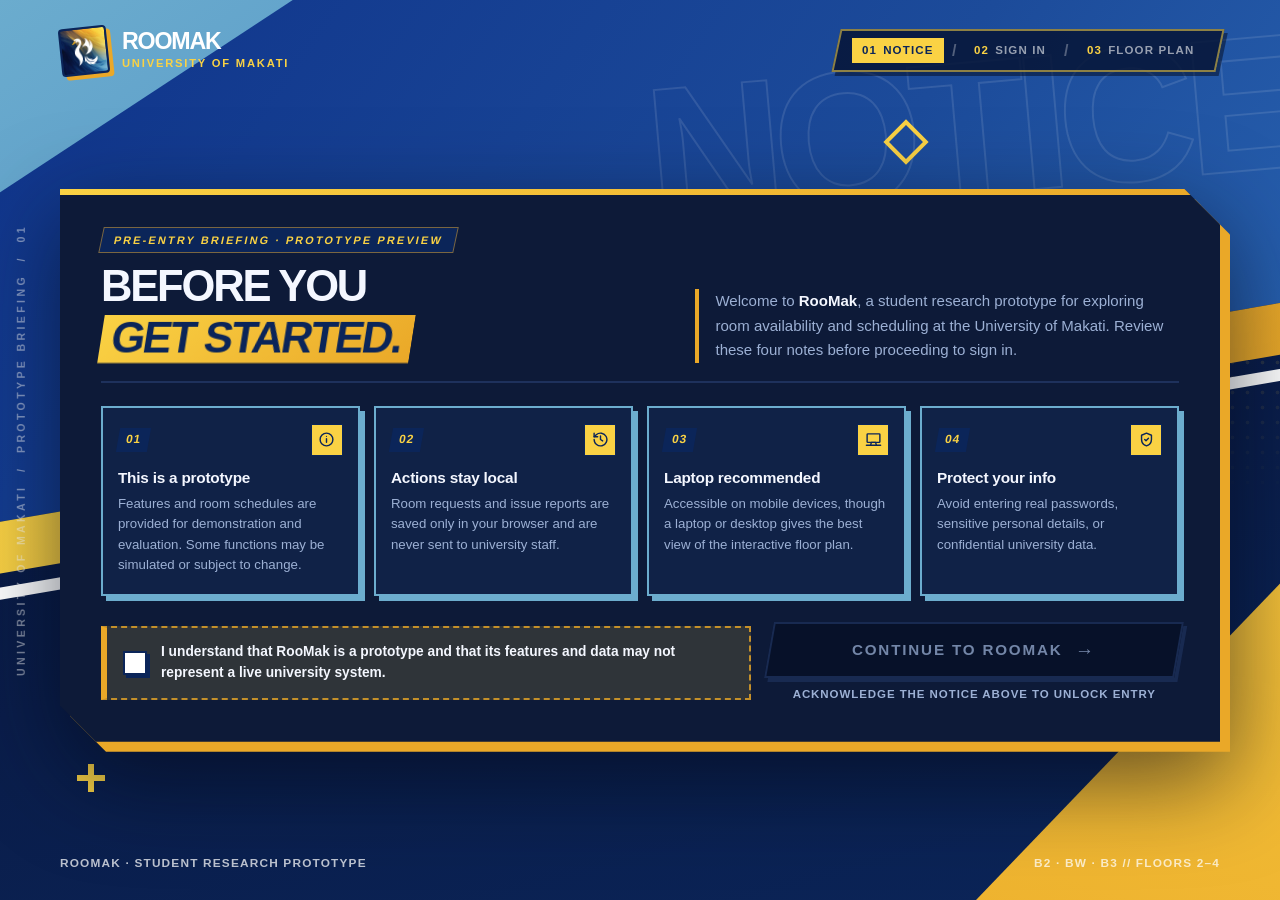
==== commit 669d275c: "changed dashboard also" ====
--- a/index.html
+++ b/index.html
@@ -30,9 +30,9 @@
     <meta name="twitter:card" content="summary_large_image">
 
     <script>
-        // Apply the saved color theme before the page draws (no light flash in dark mode).
+        // Default to dark mode unless the user explicitly chose light or auto.
         try {
-            var theme = localStorage.getItem("roomak.theme") || "auto";
+            var theme = localStorage.getItem("roomak.theme") || "dark";
             if (theme === "dark" || (theme === "auto" && matchMedia("(prefers-color-scheme: dark)").matches))
                 document.documentElement.setAttribute("data-theme", "dark");
         } catch (e) { /* ignore */ }
--- a/css/base.css
+++ b/css/base.css
@@ -73,142 +73,107 @@
    RooMak COLOR PALETTE  -- blue and gold, taken from the logo.
    Change colors here and the whole app updates (light mode first, dark mode below).
    ===================================================================== */
+/* Brand palette (harmonized UMak Navy + Gold across all pages) */
+/* Brand palette (harmonized UMak Navy + Gold across all pages) */
 :root {
-    /* ---- Brand colors ---- */
-    --color-primary: #1c4b9a;          /* royal blue: buttons, links, selected things */
-    --color-primary-hover: #143a78;    /* darker blue on hover */
-    --color-accent: #eaa828;           /* gold: highlights, focus rings, small accents */
-    --color-navy: #0b2559;             /* deep navy: headings, logo backdrop, dark panels */
-    --color-sky: #6cadce;              /* soft sky blue: glows and backgrounds */
-    --color-gold-light: #fad244;       /* bright gold: the shiny part of gradients */
-    --color-gold-text: #8a5d00;        /* dark gold for small text on white (labels) */
-    --on-gold: #0b2559;                /* text that sits on top of gold buttons */
+    --color-navy:        #0b2559;
+    --color-primary:     #1c4b9a;
+    --color-sky:         #6cadce;
+    --color-accent:      #eaa828;
+    --color-gold-light:  #fad244;
+    --color-gold-text:   #8f5d00;
+    --on-gold:           #0b2559;
 
-    /* The same colors as numbers (red, green, blue), so transparent versions can be made */
     --primary-rgb: 28, 75, 154;
-    --accent-rgb: 234, 168, 40;
-    --sky-rgb: 108, 173, 206;
-    --gold-rgb: 250, 210, 68;
+    --accent-rgb:  234, 168, 40;
+    --gold-rgb:    250, 210, 68;
+    --sky-rgb:     108, 173, 206;
 
-    /* ---- Page and text ---- */
-    --color-ink: #0d1f3f;              /* main text */
-    --color-muted: #5b6b86;            /* secondary text */
-    --color-page: #f2f6fc;             /* page background */
-    --color-surface: #ffffff;          /* cards, panels, inputs */
-    --color-border: #dbe4f0;
-    --color-error: #c62828;
-    --color-success: #18794e;
-    --shadow-card: 0 24px 70px rgba(8, 31, 77, 0.12);
+    --color-page:          #e8effa;
+    --color-surface:       #ffffff;
+    --color-surface-glass: rgba(255, 255, 255, 0.92);
+    --color-ink:           #0b1938;
+    --color-muted:         #475a7d;
+    --color-border:        #c7d4ea;
+    --border-hover:        #94add6;
 
-    /* ---- Gradients ---- */
-    --gradient-brand: linear-gradient(135deg, #0c2f6e 0%, #1c4b9a 55%, #2f6fbd 100%);   /* buttons */
-    --gradient-gold: linear-gradient(135deg, var(--color-gold-light), var(--color-accent));
-    --bg-ethereal:                                                                       /* page background glow */
-        radial-gradient(820px 480px at 4% -10%, rgba(var(--sky-rgb), 0.26), transparent 62%),
-        radial-gradient(900px 560px at 104% -4%, rgba(var(--gold-rgb), 0.42), transparent 60%),
-        radial-gradient(760px 460px at 100% 104%, rgba(var(--gold-rgb), 0.20), transparent 62%),
+    --gradient-gold:  linear-gradient(135deg, var(--color-gold-light), var(--color-accent));
+    --gradient-brand: linear-gradient(135deg, var(--color-navy), var(--color-primary));
+    --bg-ethereal:
+        radial-gradient(860px 440px at 0% -5%, rgba(28, 75, 154, 0.14), transparent 60%),
+        radial-gradient(760px 420px at 100% 0%, rgba(250, 210, 68, 0.2), transparent 58%),
         var(--color-page);
+    --primary-glow: rgba(28, 75, 154, 0.34);
 
-    /* ---- Interface extras ---- */
-    --primary-soft: rgba(var(--gold-rgb), 0.20);      /* light gold tint behind selected / hovered things */
-    --primary-ring: rgba(var(--accent-rgb), 0.30);    /* gold glow around an open dropdown */
-    --primary-glow: rgba(var(--accent-rgb), 0.55);    /* pulsing glow in the first-time tips (gold) */
-    --border-hover: #b3c4dd;                          /* border color when hovering */
-    --card-border: rgba(219, 228, 240, 0.85);         /* thin border around cards */
-    --glass: rgba(255, 255, 255, 0.97);               /* floating buttons and legend background */
-    --hint-bg: rgba(8, 31, 77, 0.82);                 /* dark pills */
-    --shadow-soft: rgba(8, 31, 77, 0.08);
-    --shadow-medium: rgba(8, 31, 77, 0.16);
+    /* Crisp white-blue floor plan canvas */
+    --plan-bg:       #f8faff;
+    --plan-dot:      #cbd7ed;
+    --plan-corridor: #e6eefc;
+    --plan-fixed:    #dce6f7;
+    --plan-icon:     #3b5078;
+    --plan-icon-soft:#7388b0;
+    --plan-bracket:  #1c4b9a;
 
-    /* ---- Room status (meaning stays the same, so these are not blue or gold) ---- */
-    /* green = available */
-    --available-bg: #e7f7ee;        /* room fill */
-    --available-border: #6cc596;    /* room outline */
-    --available-line: #bfe6cf;      /* outline of the info box */
-    --available-text: #17663f;      /* text */
-    --available-track: #cdeedb;     /* free time on the day timeline */
+    /* Clean, bright room colors (Light Mode) */
+    --available-bg:       #dcfce7;
+    --available-border:   #16a34a;
+    --available-text:     #15803d;
+    --available-track:    #bbf7d0;
 
-    /* yellow = unavailable / maintenance */
-    --unavailable-bg: #fff4d6;
-    --unavailable-border: #eab93f;
-    --unavailable-line: #f3dc9a;
-    --unavailable-text: #8a6200;
+    --occupied-bg:        #fef3c7;
+    --occupied-border:    #d97706;
+    --occupied-text:      #b45309;
 
-    /* red = in use */
-    --occupied-bg: #fde8e8;
-    --occupied-border: #ec8b8b;
-    --occupied-line: #f4c0c0;
-    --occupied-text: #a12a2a;
+    --unavailable-bg:     #ffe4e6;
+    --unavailable-border: #e11d48;
+    --unavailable-text:   #be123c;
 
-    /* grey = special rooms (not reservable) */
-    --special-bg: #f3f6fb;
-    --special-border: #ccd5e3;
-
-    /* ---- Floor plan canvas ---- */
-    --plan-bg: #f8fbff;                         /* map background */
-    --plan-dot: #dbe4f0;                        /* dots on the map background */
-    --plan-corridor: rgba(var(--accent-rgb), 0.08);      /* corridor strip */
-    --plan-fixed: #eef3fa;                      /* stairs and restroom tiles */
-    --plan-icon: #4d6285;                       /* stairs / restroom symbols */
-    --plan-icon-soft: #bfcce0;                  /* lighter lines inside the symbols */
-    --plan-bracket: #a47f2e;;                    /* B2 | BW | B3 bracket lines (gold) */
-
-    /* ---- Room photo placeholder ---- */
-    --photo-bg: #e3ecfa;
-    --photo-from: #dbe8fb;
-    --photo-to: #fff3cf;
+    --special-bg:         #e2eaf8;
+    --special-border:     #647aa3;
 }
 
+:root[data-theme="dark"] {
+    --color-navy:       #0b2559;
+    --color-primary:    #4f8ef7;
+    --color-gold-text:  #fad244;
 
-/* =====================================================================
-   DARK MODE -- the same names as above with night colors.
-   Turned on by Settings > Appearance.
-   ===================================================================== */
-:root[data-theme="dark"] {
-    color-scheme: dark;                         /* dark date pickers, scrollbars, etc. */
-
-    --color-primary: #4a86e8;          /* lighter blue so small blue text stays readable */
-    --color-primary-hover: #6a9cf0;
-    --color-accent: #f0b63a;
-    --color-gold-text: #f5cd6a;
-    --primary-rgb: 90, 148, 240;
-    --accent-rgb: 240, 182, 58;
-
-    --color-ink: #e8eefb;
-    --color-muted: #9db0d0;
-    --color-page: #060f26;
-    --color-surface: #0d1a38;
-    --color-border: #1d2e55;
-    --color-error: #ef6b6b;
-    --color-success: #3dc488;
-    --shadow-card: 0 24px 70px rgba(0, 0, 0, 0.5);
+    --color-page:   #060f24;
+    --color-surface:#0d1a38;
+    --color-surface-glass: rgba(13, 26, 56, 0.9);
+    --color-ink:    #f4f7ff;
+    --color-muted:  #9cb0d4;
+    --color-border: #1e315c;
+    --border-hover: #35528f;
 
     --bg-ethereal:
-        radial-gradient(820px 480px at 4% -10%, rgba(var(--sky-rgb), 0.14), transparent 62%),
-        radial-gradient(900px 560px at 104% -4%, rgba(var(--gold-rgb), 0.20), transparent 60%),
-        radial-gradient(760px 460px at 100% 104%, rgba(var(--gold-rgb), 0.08), transparent 62%),
+        radial-gradient(860px 440px at 0% -5%, rgba(28, 75, 154, 0.28), transparent 60%),
+        radial-gradient(760px 420px at 100% 0%, rgba(250, 210, 68, 0.12), transparent 58%),
         var(--color-page);
+    --primary-glow: rgba(79, 142, 247, 0.42);
 
-    --primary-soft: rgba(var(--accent-rgb), 0.16);
-    --primary-ring: rgba(var(--accent-rgb), 0.28);
-    --border-hover: #38507f;
-    --card-border: rgba(29, 46, 85, 0.85);
-    --glass: rgba(13, 26, 56, 0.97);
-    --hint-bg: rgba(0, 0, 0, 0.7);
-    --shadow-soft: rgba(0, 0, 0, 0.3);
-    --shadow-medium: rgba(0, 0, 0, 0.5);
+    /* Deep navy floor plan so jewel-toned rooms pop cleanly */
+    --plan-bg:       #071127;
+    --plan-dot:      #172952;
+    --plan-corridor: #0d1c3d;
+    --plan-fixed:    #11234a;
+    --plan-icon:     #9db3db;
+    --plan-icon-soft:#5e76a6;
+    --plan-bracket:  #6881b3;
 
-    --available-bg: #0f3324;   --available-border: #2f9e68;  --available-line: #1f5a3d;
-    --available-text: #7ddba8; --available-track: #1b4a33;
-    --unavailable-bg: #3a2f10; --unavailable-border: #c99a2e; --unavailable-line: #5a4616;
-    --unavailable-text: #f0c964;
-    --occupied-bg: #3b1b1f;    --occupied-border: #c2565a;   --occupied-line: #5c2a2e;
-    --occupied-text: #f19a9d;
-    --special-bg: #12213f;     --special-border: #2a3f6b;
+    /* Jewel-toned, clear room colors (Dark Mode — zero muddiness) */
+    --available-bg:       #0d3832;
+    --available-border:   #10b981;
+    --available-text:     #34d399;
+    --available-track:    #134e44;
 
-    --plan-bg: #091430;        --plan-dot: #16264a;          --plan-corridor: rgba(var(--primary-rgb), 0.07);
-    --plan-fixed: #12213f;     --plan-icon: #9fb4d8;         --plan-icon-soft: #3a507d;
-    --plan-bracket: #4a6fb8;
+    --occupied-bg:        #2b2814;
+    --occupied-border:    #fad244;
+    --occupied-text:      #fad244;
 
-    --photo-bg: #14234a;       --photo-from: #14264f;        --photo-to: #3a2f14;
+    --unavailable-bg:     #381629;
+    --unavailable-border: #f43f5e;
+    --unavailable-text:   #fb7185;
+
+    --special-bg:         #13264f;
+    --special-border:     #4c69a3;
 }
--- a/css/theme.css
+++ b/css/theme.css
@@ -1,9 +1,8 @@
 /* =====================================================================
-   RooMak LOOK -- logo, gradient buttons, gold highlights. Loaded LAST on every page.
+   RooMak LOOK -- Slash identity overrides. Loaded LAST on every page.
    The colors themselves live in the palette at the bottom of base.css.
    ===================================================================== */
 
-/* Names used by the "Before you get started" page */
 :root {
     --blue: var(--color-primary);
     --blue-dark: var(--color-navy);
@@ -12,16 +11,15 @@
 
 /* ---------- Background: soft blue and gold glow ---------- */
 body { background: var(--bg-ethereal); }
-.dashboard-page { background: var(--bg-ethereal); }
 
 /* ---------- Logo image instead of the "R" ---------- */
 .brand .brand-mark {
     padding: 0;
     overflow: hidden;
     background: var(--color-navy);
-    box-shadow: 0 4px 12px rgba(var(--primary-rgb), 0.25);
+    box-shadow: 3px 3px 0 var(--color-gold-light);
 }
-.brand .brand-mark::after { display: none; }              /* the little orange dot */
+.brand .brand-mark::after { display: none; }
 .brand-mark img { display: block; width: 100%; height: 100%; object-fit: cover; }
 
 /* ---------- Main buttons: gold, with navy text ---------- */
@@ -32,13 +30,13 @@
 .tip-next {
     background-image: var(--gradient-gold);
     color: var(--on-gold);
-    border-color: rgba(var(--accent-rgb), 0.9);
-    box-shadow: 0 6px 16px rgba(var(--accent-rgb), 0.38);
+    border-color: var(--color-navy);
+    box-shadow: 0 6px 16px rgba(2, 8, 24, 0.25);
 }
 .room-action-request:not(:disabled) .room-action-icon { background: rgba(11, 37, 89, 0.12); color: var(--on-gold); }
 .room-action-request:not(:disabled) .room-action-copy small { color: rgba(11, 37, 89, 0.78); }
 .room-action-request:not(:disabled) .room-action-chevron { color: var(--on-gold); }
-.avatar { background-image: var(--gradient-brand); }       /* the profile circle stays navy */
+.avatar { background-image: var(--gradient-brand); }
 @media (hover: hover) {
     .button-primary:not(:disabled):hover,
     .room-action-request:not(:disabled):hover,
@@ -46,19 +44,71 @@
     .continue-button:not(:disabled):hover,
     .tip-next:hover {
         background-image: var(--gradient-gold);
-        border-color: var(--color-accent);
-        filter: brightness(1.05);
-        box-shadow: 0 9px 24px rgba(var(--accent-rgb), 0.55);
+        border-color: var(--color-navy);
+        filter: brightness(1.04);
+        box-shadow: 0 8px 20px rgba(2, 8, 24, 0.32);
     }
 }
 
+/* ---------- Calm, crisp-rounded utility controls & dialogs on Dashboard ---------- */
+.dashboard-page .icon-btn {
+    width: 36px;
+    height: 36px;
+    border: 1px solid var(--color-border);
+    border-radius: 6px;
+    background: var(--color-surface-glass);
+    backdrop-filter: blur(8px);
+    -webkit-backdrop-filter: blur(8px);
+    box-shadow: none;
+}
+
+.dashboard-page .room-action-button,
+.dashboard-page .room-action-icon,
+.dashboard-page .action-dialog-close,
+.dashboard-page .action-button-primary,
+.dashboard-page .action-button-secondary,
+.dashboard-page .action-field-grid .form-input,
+.dashboard-page .weekday-option span,
+.dashboard-page .panel-x,
+.dashboard-page .panel-btn,
+.dashboard-page .seg-row,
+.dashboard-page .seg-row button,
+.dashboard-page .panel-list,
+.dashboard-page .issue-card,
+.dashboard-page .issue-empty,
+.dashboard-page .tip-next,
+.dashboard-page .room-action-dialog [class*="pill"],
+.dashboard-page .room-action-dialog [class*="chip"],
+.dashboard-page .room-action-dialog [class*="badge"],
+.dashboard-page .room-action-dialog [class*="slot"],
+.dashboard-page .room-action-dialog [class*="conflict"],
+.dashboard-page .room-action-dialog [class*="free"],
+.dashboard-page .room-action-dialog .issue-status,
+.dashboard-page .room-action-dialog button {
+    border-radius: 6px;
+}
+
+.dashboard-page .room-action-dialog,
+.dashboard-page .panel-dialog,
+.dashboard-page .tip-card {
+    border: 1px solid var(--color-border);
+    border-top: 4px solid var(--color-accent);
+    border-radius: 8px;
+    box-shadow: 0 24px 60px rgba(2, 8, 24, 0.55);
+}
+
 /* ---------- Gold highlights: hover, selected, labels, focus ---------- */
-.eyebrow, .tip-count { color: var(--color-gold-text); }
-.chip[aria-expanded="true"], .daytabs button.active, .blk.sel, .weekday-option input:checked + span { border-color: var(--color-accent); }
-.slots li.hit { box-shadow: 0 0 0 2px var(--color-accent) inset; }
+.eyebrow, .tip-count { color: var(--color-gold-light); }
+.chip[aria-expanded="true"], .daytabs button.active, .weekday-option input:checked + span { border-color: var(--color-navy); }
+
+.slots li.hit { box-shadow: 0 0 0 1.5px var(--color-accent) inset; }
 @media (hover: hover) {
-    .chip:hover, .ghost-btn:hover, .icon-btn:hover, .zoom button:hover, #tipsBtn:hover,
-    .daytabs button:hover, .panel-btn:hover, .room-action-button:not(:disabled):hover { border-color: var(--color-accent); }
+    .icon-btn:hover, #tipsBtn:hover,
+    .panel-btn:hover, .room-action-button:not(:disabled):hover {
+        border-color: var(--color-accent);
+        background: var(--color-gold-light);
+        color: var(--color-navy);
+    }
 }
 .form-input:focus { box-shadow: 0 0 0 4px rgba(var(--accent-rgb), 0.22); }
 :where(button, input[type="button"], input[type="submit"], input[type="reset"], .btn, [role="button"], a.button, a.btn):focus-visible {
@@ -68,36 +118,24 @@
 .weekday-option input:focus-visible + span { outline-color: rgba(var(--accent-rgb), 0.85); }
 .room-action-report .room-action-icon { color: var(--color-gold-text); background: rgba(var(--accent-rgb), 0.16); }
 
-/* Map: navy building labels, gold hover, deep-gold selected room */
+/* Map: navy building labels, gold hover, sky-blue selected room */
 .plan .region-label { fill: var(--color-navy); }
 :root[data-theme="dark"] .plan .region-label { fill: var(--color-gold-light); }
-.room.selected rect { stroke: var(--color-gold-text); }
+.room.selected rect { stroke: #1c64d1; }
+:root[data-theme="dark"] .room.selected rect { stroke: var(--color-sky); }
 @media (hover: hover) {
-    .room:hover rect { stroke: var(--color-primary); }                         /* light mode: blue */
-    :root[data-theme="dark"] .room:hover rect { stroke: var(--color-accent); } /* dark mode: gold */
+    .room:hover rect { stroke: var(--color-navy); }
+    :root[data-theme="dark"] .room:hover rect { stroke: var(--color-gold-light); }
 }
 
-/* Day buttons in the room panel: no lift on hover (the scrolling row was cutting off their top edge) */
+/* Day buttons in the room panel: no lift on hover */
 .daytabs button:hover { transform: none !important; box-shadow: none !important; filter: none !important; }
 
-/* Thin gold edge along the top of the map and the room panel */
-.map-card, .drawer { border-top: 3px solid var(--color-accent); }
+.tip-target { outline-color: var(--color-accent); border-radius: 6px; }
+.tip-target::after { border-radius: 6px; box-shadow: 0 0 0 9px rgba(var(--accent-rgb), 0.22), 0 0 26px 8px var(--primary-glow); }
 
-.tip-target { outline-color: var(--color-accent); }
-.tip-target::after { box-shadow: 0 0 0 9px rgba(var(--accent-rgb), 0.22), 0 0 26px 8px var(--primary-glow); }
-
-/* ---------- Login page ---------- */
-/* The login page's look now lives entirely in css/pages/login.css.
-   (Rules that used to be here would override it, because theme.css loads last.) */
-
-/* ---------- "Before you get started" page (index.html in the main folder) ---------- */
-.notice .accent { background-image: linear-gradient(90deg, #0c2f6e 0%, #1c4b9a 38%, var(--color-sky) 58%, var(--color-gold-light) 80%, var(--color-accent) 100%); }
-.notice .eyebrow { border-color: rgba(var(--accent-rgb), 0.55); background: rgba(var(--gold-rgb), 0.24); color: var(--color-gold-text); }
-.notice .brand .brand-mark { width: 38px; height: 38px; border-radius: 11px; }
-
-/* ---------- Dark mode: a few component colors that are not in variables ---------- */
+/* ---------- Dark mode adjustments ---------- */
 :root[data-theme="dark"] .issue-status.status-open { background: var(--unavailable-bg); color: var(--unavailable-text); }
 :root[data-theme="dark"] .room-action-report .room-action-icon { color: #f0c46a; }
 :root[data-theme="dark"] .form-input:hover { border-color: var(--border-hover); }
 :root[data-theme="dark"] .form-input::placeholder { color: #66748b; }
-:root[data-theme="dark"] .brand .brand-mark { box-shadow: 0 4px 14px rgba(var(--primary-rgb), 0.35); }
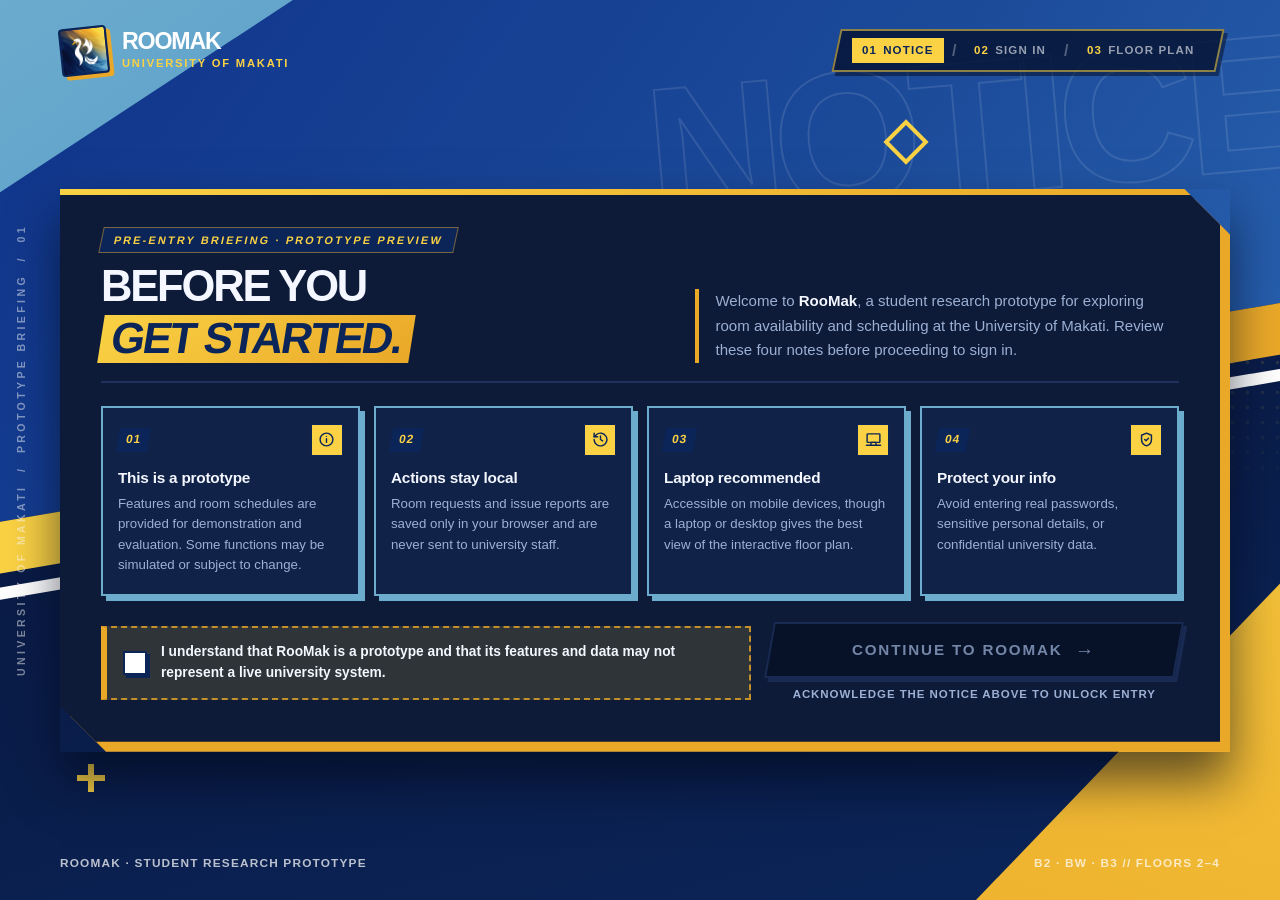
==== commit 95426186: "performance patch" ====
--- a/index.html
+++ b/index.html
@@ -37,6 +37,12 @@
                 document.documentElement.setAttribute("data-theme", "dark");
         } catch (e) { /* ignore */ }
     </script>
+
+    <!-- Warm the cache while the visitor reads the notice, so the sign-in page opens instantly. -->
+    <link rel="prefetch" href="pages/login.html">
+    <link rel="prefetch" href="css/pages/login.css" as="style">
+    <link rel="prefetch" href="js/login-fx.js" as="script">
+    <link rel="prefetch" href="js/auth.js" as="script">
 
     <script src="js/notice.js" defer></script>
     <script src="js/notice-fx.js" defer></script>
--- a/css/pages/index.css
+++ b/css/pages/index.css
@@ -39,11 +39,6 @@
 }
 
 .notice-shell {
-    --px: 0;
-    --py: 0;
-    --mx: 50%;
-    --my: 24%;
-
     position: relative;
     display: flex;
     flex-direction: column;
@@ -66,6 +61,13 @@
 /* ---------- Backdrop: horizontal diagonal sweep (distinct from login's left-split) ---------- */
 
 .notice-backdrop {
+    /* Pointer variables live here, not on .notice-shell, so a mouse move only
+       restyles the backdrop and never the dossier. */
+    --px: 0;
+    --py: 0;
+    --mx: 50vw;
+    --my: 24vh;
+
     position: absolute;
     z-index: 0;
     inset: 0;
@@ -76,8 +78,12 @@
 
 .bd-glow {
     position: absolute;
-    inset: 0;
-    background: radial-gradient(620px circle at var(--mx) var(--my), rgba(250, 210, 68, 0.18), transparent 64%);
+    top: 0;
+    left: 0;
+    width: 1240px;
+    height: 1240px;
+    translate: calc(var(--mx) - 620px) calc(var(--my) - 620px);
+    background: radial-gradient(circle closest-side, rgba(250, 210, 68, 0.18), transparent 64%);
 }
 
 .bd-halftone {
@@ -98,6 +104,12 @@
 /* Upper diagonal blue band across the top half */
 .bd-slab-blue {
     translate: calc(var(--px) * 10px) calc(var(--py) * 6px);
+}
+
+.bd-slab-blue::before {
+    position: absolute;
+    inset: 0;
+    content: "";
     background: linear-gradient(125deg, #0f338a 0%, var(--stg-blue) 52%, var(--stg-blue-light) 100%);
     clip-path: polygon(0 0, 100% 0, 100% 34%, 0 58%);
 }
@@ -105,6 +117,12 @@
 /* Gold slash ribbon cutting under the blue band */
 .bd-slab-gold {
     translate: calc(var(--px) * 16px) calc(var(--py) * 8px);
+}
+
+.bd-slab-gold::before {
+    position: absolute;
+    inset: 0;
+    content: "";
     background: linear-gradient(90deg, var(--stg-gold-light), var(--stg-gold));
     clip-path: polygon(0 58%, 100% 34%, 100% 39.5%, 0 63.5%);
 }
@@ -112,6 +130,12 @@
 /* Crisp white hairline slash */
 .bd-slab-white {
     translate: calc(var(--px) * 22px) calc(var(--py) * 10px);
+}
+
+.bd-slab-white::before {
+    position: absolute;
+    inset: 0;
+    content: "";
     background: #ffffff;
     clip-path: polygon(0 65%, 100% 41%, 100% 42.3%, 0 66.3%);
 }
@@ -119,6 +143,12 @@
 /* Sky-blue corner wedge on top-left */
 .bd-slab-sky {
     translate: calc(var(--px) * 14px) calc(var(--py) * 8px);
+}
+
+.bd-slab-sky::before {
+    position: absolute;
+    inset: 0;
+    content: "";
     background: linear-gradient(145deg, var(--stg-sky), var(--stg-blue-light));
     clip-path: polygon(0 0, 26% 0, 0 24%);
 }
@@ -126,6 +156,12 @@
 /* Gold corner burst on bottom-right */
 .bd-slab-burst {
     translate: calc(var(--px) * 18px) calc(var(--py) * 10px);
+}
+
+.bd-slab-burst::before {
+    position: absolute;
+    inset: 0;
+    content: "";
     background: linear-gradient(200deg, var(--stg-gold-light), var(--stg-gold));
     clip-path: polygon(100% 62%, 100% 100%, 74% 100%);
 }
@@ -162,7 +198,7 @@
     height: 32px;
     border: 4px solid var(--stg-gold-light);
     translate: calc(var(--px) * 38px) calc(var(--py) * 26px);
-    transform: rotate(45deg);
+    rotate: 45deg;
 }
 
 .bd-shape-cross {
@@ -312,10 +348,28 @@
     z-index: 2;
     width: min(1160px, 100%);
     min-width: 0;
-
-    filter:
-        drop-shadow(10px 10px 0 var(--stg-gold))
-        drop-shadow(0 28px 46px rgba(2, 8, 24, 0.6));
+}
+
+/* Shadows are drawn by two static pseudo-elements instead of filter: drop-shadow().
+   A filter on an animated, busy container is re-blurred every frame. */
+.notice-dossier::before,
+.notice-dossier::after {
+    position: absolute;
+    z-index: -1;
+    inset: 0;
+    pointer-events: none;
+    content: "";
+}
+
+.notice-dossier::before {
+    translate: 10px 10px;
+    background: var(--stg-gold);
+    clip-path: polygon(0 0, calc(100% - 36px) 0, 100% 36px, 100% 100%, 36px 100%, 0 calc(100% - 36px));
+}
+
+.notice-dossier::after {
+    inset: 0 -10px -10px 0;
+    box-shadow: 0 28px 46px rgba(2, 8, 24, 0.6);
 }
 
 .dossier-panel {
@@ -774,10 +828,14 @@
         font-size: 0.66rem;
     }
 
-    .notice-dossier {
-        filter:
-            drop-shadow(7px 7px 0 var(--stg-gold))
-            drop-shadow(0 22px 34px rgba(2, 8, 24, 0.55));
+    .notice-dossier::before {
+        translate: 7px 7px;
+        clip-path: polygon(0 0, calc(100% - 26px) 0, 100% 26px, 100% 100%, 26px 100%, 0 calc(100% - 26px));
+    }
+
+    .notice-dossier::after {
+        inset: 0 -7px -7px 0;
+        box-shadow: 0 22px 34px rgba(2, 8, 24, 0.55);
     }
 
     .dossier-panel {
@@ -813,9 +871,9 @@
         animation: notice-fade-in 1100ms 250ms ease-out both;
     }
 
-    .bd-shape-diamond { animation: notice-float 7s ease-in-out infinite alternate; }
-    .bd-shape-cross { animation: notice-float 9s -3s ease-in-out infinite alternate; }
-    .bd-shape-tri { animation: notice-float 8s -5s ease-in-out infinite alternate; }
+    .bd-shape-diamond { animation: notice-float 7s 1.4s ease-in-out infinite alternate; }
+    .bd-shape-cross { animation: notice-float 9s 1.9s ease-in-out infinite alternate; }
+    .bd-shape-tri { animation: notice-float 8s 2.4s ease-in-out infinite alternate; }
 
     .notice-topbar {
         animation: notice-rise-in 480ms 140ms ease-out both;
@@ -837,6 +895,16 @@
     .gate-area {
         animation: notice-rise-in 440ms 600ms ease-out both;
     }
+}
+
+/* Parallax layers are promoted to their own GPU layer only after the intro has
+   finished (js adds .is-parallax). Doing it up front makes the startup animation slower. */
+.notice-backdrop.is-parallax .bd-glow,
+.notice-backdrop.is-parallax .bd-halftone,
+.notice-backdrop.is-parallax .bd-slab,
+.notice-backdrop.is-parallax .bd-word,
+.notice-backdrop.is-parallax .bd-shape {
+    will-change: translate;
 }
 
 @media (prefers-reduced-motion: reduce) {
@@ -859,9 +927,10 @@
 }
 
 @keyframes notice-float {
-    from { margin-top: 0; }
-    to   { margin-top: 18px; }
-}
+    from { transform: translate3d(0, 0, 0); }
+    to   { transform: translate3d(0, 18px, 0); }
+}
+
 
 @keyframes notice-card-in {
     from { opacity: 0; transform: translateY(24px); }
--- a/css/pages/login.css
+++ b/css/pages/login.css
@@ -0,0 +1,1178 @@
+/* =========================================================
+   RooMak login page: "Slash" art direction
+   ---------------------------------------------------------
+   Angled blue / gold / white slabs, halftone texture, heavy
+   skewed type and a form card with a hard offset shadow.
+   Colors come from the palette in base.css. Form controls
+   keep their shared structure from components.css.
+   Layout:
+     desktop  - branding stage on the left, form card on the
+                right, overlapping the diagonal seam
+     tablet / mobile - branded banner on top, card overlaps it
+   ========================================================= */
+
+/* ---------- Page and local design tokens ---------- */
+
+body.login-page {
+    /* Stage colors. Mirrors the palette in base.css so the art
+       stays the same in light and dark mode. */
+    --stg-ink: #061436;
+    --stg-navy: var(--color-navy, #0b2559);
+    --stg-blue: #1c4b9a;
+    --stg-blue-light: #2f6fbd;
+    --stg-sky: var(--color-sky, #6cadce);
+    --stg-gold: #eaa828;
+    --stg-gold-light: var(--color-gold-light, #fad244);
+
+    --display: "Arial Black", "Segoe UI Black", "Helvetica Neue", Inter, "Segoe UI", Roboto, Arial, sans-serif;
+
+    /* Hard offset shadows / focus ring: navy on the light card, sky on the dark card. */
+    --hard: var(--stg-navy);
+    --ring: var(--stg-navy);
+
+    --banner-h: clamp(300px, 56vw, 440px);
+
+    position: relative;
+    isolation: isolate;
+    min-width: 320px;
+    min-height: 100vh;
+    min-height: 100dvh;
+    background: var(--stg-ink);
+    color: #ffffff;
+}
+
+:root[data-theme="dark"] body.login-page {
+    --hard: var(--stg-sky);
+    --ring: var(--stg-sky);
+}
+
+.login-shell {
+    position: relative;
+    display: grid;
+    grid-template-columns: minmax(0, 1.3fr) minmax(0, 1fr);
+    align-items: center;
+
+    min-height: 100vh;
+    min-height: 100dvh;
+    padding: clamp(20px, 4vh, 48px) clamp(20px, 4vw, 64px);
+    padding-top: max(clamp(20px, 4vh, 48px), env(safe-area-inset-top, 0px));
+    padding-right: max(clamp(20px, 4vw, 64px), env(safe-area-inset-right, 0px));
+    padding-bottom: max(clamp(20px, 4vh, 48px), env(safe-area-inset-bottom, 0px));
+    padding-left: max(clamp(20px, 4vw, 64px), env(safe-area-inset-left, 0px));
+
+    overflow: hidden;
+    overflow: clip;
+}
+
+/* ---------- Backdrop: layered, purely decorative ---------- */
+
+.login-backdrop {
+    /* Pointer variables live here, not on .login-shell, so a mouse move only
+       restyles the backdrop and never the form. */
+    --px: 0;
+    --py: 0;
+    --mx: 28vw;
+    --my: 38vh;
+
+    position: absolute;
+    z-index: 0;
+    inset: 0;
+    overflow: hidden;
+    pointer-events: none;
+    background: linear-gradient(160deg, var(--stg-ink) 0%, #0a1d4a 60%, var(--stg-navy) 100%);
+}
+
+.bd-glow {
+    position: absolute;
+    top: 0;
+    left: 0;
+    width: 1120px;
+    height: 1120px;
+    translate: calc(var(--mx) - 560px) calc(var(--my) - 560px);
+    background: radial-gradient(circle closest-side, rgba(250, 210, 68, 0.2), transparent 62%);
+}
+
+.bd-halftone {
+    position: absolute;
+    inset: -20px;
+    translate: calc(var(--px) * -6px) calc(var(--py) * -6px);
+    background-image: radial-gradient(circle, rgba(250, 210, 68, 0.5) 1.6px, transparent 2.2px);
+    background-size: 15px 15px;
+    -webkit-mask-image: radial-gradient(120% 95% at 0% 100%, #000 0%, rgba(0, 0, 0, 0.55) 35%, transparent 72%);
+            mask-image: radial-gradient(120% 95% at 0% 100%, #000 0%, rgba(0, 0, 0, 0.55) 35%, transparent 72%);
+}
+
+.bd-slab {
+    position: absolute;
+    inset: -20px;
+}
+
+.bd-slab-blue {
+    translate: calc(var(--px) * 10px) calc(var(--py) * 6px);
+}
+
+.bd-slab-blue::before {
+    position: absolute;
+    inset: 0;
+    content: "";
+    background: linear-gradient(135deg, #0f338a 0%, var(--stg-blue) 48%, var(--stg-blue-light) 100%);
+    clip-path: polygon(0 0, 60% 0, 41% 100%, 0 100%);
+}
+
+.bd-slab-gold {
+    translate: calc(var(--px) * 16px) calc(var(--py) * 8px);
+}
+
+.bd-slab-gold::before {
+    position: absolute;
+    inset: 0;
+    content: "";
+    background: linear-gradient(180deg, var(--stg-gold-light), var(--stg-gold));
+    clip-path: polygon(60% 0, 65.5% 0, 46.5% 100%, 41% 100%);
+}
+
+.bd-slab-white {
+    translate: calc(var(--px) * 22px) calc(var(--py) * 10px);
+}
+
+.bd-slab-white::before {
+    position: absolute;
+    inset: 0;
+    content: "";
+    background: #ffffff;
+    clip-path: polygon(67% 0, 68.4% 0, 49.4% 100%, 48% 100%);
+}
+
+.bd-slab-sky {
+    translate: calc(var(--px) * 14px) calc(var(--py) * 8px);
+}
+
+.bd-slab-sky::before {
+    position: absolute;
+    inset: 0;
+    content: "";
+    background: linear-gradient(200deg, var(--stg-sky), var(--stg-blue-light));
+    clip-path: polygon(78% 0, 100% 0, 100% 38%);
+}
+
+.bd-slab-burst {
+    translate: calc(var(--px) * 18px) calc(var(--py) * 10px);
+}
+
+.bd-slab-burst::before {
+    position: absolute;
+    inset: 0;
+    content: "";
+    background: linear-gradient(200deg, var(--stg-gold-light), var(--stg-gold));
+    clip-path: polygon(100% 50%, 100% 100%, 66% 100%);
+}
+
+/* Giant outlined wordmark sitting inside the blue slab */
+.bd-word {
+    position: absolute;
+    left: -3%;
+    bottom: -9%;
+    translate: calc(var(--px) * 28px) calc(var(--py) * 14px);
+    transform: rotate(-7deg);
+    transform-origin: left bottom;
+
+    color: transparent;
+    -webkit-text-stroke: 2px rgba(255, 255, 255, 0.12);
+    font-family: var(--display);
+    font-size: clamp(9rem, 19vw, 21rem);
+    font-weight: 900;
+    letter-spacing: -0.07em;
+    line-height: 0.78;
+    text-transform: uppercase;
+    white-space: nowrap;
+}
+
+.bd-shape {
+    position: absolute;
+    display: block;
+}
+
+.bd-shape-diamond {
+    top: 11%;
+    left: 36%;
+    width: 38px;
+    height: 38px;
+    border: 4px solid var(--stg-gold-light);
+    translate: calc(var(--px) * 40px) calc(var(--py) * 30px);
+    rotate: 45deg;
+}
+
+.bd-shape-cross {
+    bottom: 14%;
+    left: 44%;
+    width: 30px;
+    height: 30px;
+    translate: calc(var(--px) * 36px) calc(var(--py) * 26px);
+    background:
+        linear-gradient(var(--stg-gold-light), var(--stg-gold-light)) center / 100% 6px no-repeat,
+        linear-gradient(var(--stg-gold-light), var(--stg-gold-light)) center / 6px 100% no-repeat;
+}
+
+.bd-shape-tri {
+    top: 22%;
+    right: 6%;
+    width: 0;
+    height: 0;
+    border-right: 18px solid transparent;
+    border-bottom: 30px solid var(--stg-gold-light);
+    border-left: 18px solid transparent;
+    translate: calc(var(--px) * 44px) calc(var(--py) * 30px);
+}
+
+.bd-edge {
+    position: absolute;
+    top: 50%;
+    right: 14px;
+    transform: translateY(-50%);
+    writing-mode: vertical-rl;
+    color: rgba(255, 255, 255, 0.5);
+    font-size: 0.68rem;
+    font-weight: 700;
+    letter-spacing: 0.34em;
+    text-transform: uppercase;
+    white-space: nowrap;
+}
+
+/* ---------- Branding stage (left on desktop) ---------- */
+
+.login-visual {
+    position: relative;
+    z-index: 1;
+    grid-column: 1;
+    grid-row: 1;
+    align-self: stretch;
+
+    display: flex;
+    flex-direction: column;
+    justify-content: space-between;
+    gap: clamp(28px, 6vh, 64px);
+
+    min-width: 0;
+    padding: clamp(4px, 1.5vh, 20px) clamp(40px, 7vw, 110px) clamp(4px, 1.5vh, 20px) 0;
+    color: #ffffff;
+}
+
+.visual-label {
+    display: inline-flex;
+    align-items: center;
+    gap: 10px;
+
+    padding: 9px 20px 9px 15px;
+    background: var(--stg-gold-light);
+    box-shadow: 5px 5px 0 rgba(3, 10, 30, 0.55);
+    color: var(--stg-navy);
+    transform: skewX(-12deg);
+
+    font-family: var(--display);
+    font-size: 0.78rem;
+    font-weight: 900;
+    letter-spacing: 0.16em;
+    line-height: 1;
+}
+
+.visual-label-dot {
+    flex: 0 0 9px;
+    width: 9px;
+    height: 9px;
+    background: var(--stg-navy);
+    transform: rotate(45deg);
+}
+
+.visual-top {
+    align-self: flex-start;
+}
+
+.visual-copy {
+    min-width: 0;
+    max-width: 640px;
+}
+
+.visual-eyebrow {
+    margin: 0 0 18px;
+    color: var(--stg-gold-light);
+    font-size: 0.74rem;
+    font-weight: 800;
+    letter-spacing: 0.22em;
+    line-height: 1.5;
+}
+
+.visual-copy h2 {
+    display: flex;
+    flex-direction: column;
+    align-items: flex-start;
+    gap: 7px;
+
+    margin: 0;
+    font-family: var(--display);
+    font-size: clamp(2rem, 4.2vw, 4.4rem);
+    font-weight: 900;
+    letter-spacing: -0.045em;
+    line-height: 0.96;
+    text-transform: uppercase;
+}
+
+.vl {
+    display: block;
+    width: fit-content;
+    max-width: 100%;
+    padding: 0.07em 0.3em 0.11em;
+    overflow-wrap: anywhere;
+    transform: skewX(-9deg);
+}
+
+.vl-1 {
+    background: var(--stg-ink);
+    border-left: 0.14em solid var(--stg-gold-light);
+    color: #ffffff;
+}
+
+.vl-2 {
+    margin-left: 0.55em;
+    background: var(--stg-gold-light);
+    color: var(--stg-navy);
+}
+
+.vl-3 {
+    margin-left: 0.15em;
+    background: #ffffff;
+    color: var(--stg-blue);
+}
+
+.visual-copy > p:last-child {
+    max-width: 36ch;
+    margin: 28px 0 0;
+    padding-left: 16px;
+    border-left: 4px solid var(--stg-gold);
+    color: rgba(255, 255, 255, 0.92);
+    font-size: 0.98rem;
+    line-height: 1.75;
+}
+
+.visual-bottom {
+    display: flex;
+    align-items: center;
+    gap: 12px;
+    min-width: 0;
+}
+
+.visual-line {
+    flex: 0 0 44px;
+    width: 44px;
+    height: 5px;
+    background: var(--stg-gold-light);
+    transform: skewX(-30deg);
+}
+
+.visual-bottom p {
+    margin: 0;
+    color: rgba(255, 255, 255, 0.86);
+    font-size: 0.8rem;
+    font-weight: 600;
+    letter-spacing: 0.06em;
+    line-height: 1.5;
+    text-transform: uppercase;
+}
+
+/* ---------- Form card (right on desktop) ---------- */
+
+.login-card {
+    position: relative;
+    z-index: 2;
+    grid-column: 2;
+    grid-row: 1;
+    justify-self: start;
+
+    width: min(460px, 100%);
+    min-width: 0;
+    margin-left: clamp(-56px, -3.5vw, 0px);
+
+}
+
+/* The shadows follow the angled corners of the panel. They are drawn by two static
+   pseudo-elements instead of filter: drop-shadow(), which is re-blurred every frame
+   while the card and its contents animate in. */
+.login-card::before,
+.login-card::after {
+    position: absolute;
+    z-index: -1;
+    inset: 0;
+    pointer-events: none;
+    content: "";
+}
+
+.login-card::before {
+    translate: 10px 10px;
+    background: var(--stg-gold);
+    clip-path: polygon(0 0, calc(100% - 34px) 0, 100% 34px, 100% 100%, 34px 100%, 0 calc(100% - 34px));
+}
+
+.login-card::after {
+    inset: 0 -10px -10px 0;
+    box-shadow: 0 30px 44px rgba(2, 8, 24, 0.55);
+}
+
+.login-form-panel {
+    position: relative;
+    display: flex;
+    flex-direction: column;
+    align-items: stretch;
+
+    min-width: 0;
+    padding: clamp(28px, 3vw, 40px) clamp(24px, 3vw, 40px) clamp(22px, 2.6vw, 30px);
+    background: var(--color-surface);
+    color: var(--color-ink);
+    clip-path: polygon(0 0, calc(100% - 34px) 0, 100% 34px, 100% 100%, 34px 100%, 0 calc(100% - 34px));
+}
+
+.login-form-panel::before {
+    position: absolute;
+    top: 0;
+    right: 0;
+    left: 0;
+    height: 6px;
+    background: var(--gradient-gold);
+    content: "";
+}
+
+/* Brand */
+
+.brand {
+    display: inline-flex;
+    align-items: center;
+    align-self: flex-start;
+    gap: 14px;
+
+    width: fit-content;
+    max-width: 100%;
+    text-decoration: none;
+}
+
+.login-form-panel .brand .brand-mark {
+    flex: 0 0 56px;
+    width: 56px;
+    height: 56px;
+    border-radius: 4px;
+    box-shadow: 4px 4px 0 var(--stg-gold);
+    transform: rotate(-6deg);
+    transition: transform 0.25s cubic-bezier(0.2, 0.8, 0.2, 1);
+}
+
+.login-form-panel .brand:hover .brand-mark {
+    transform: rotate(0deg) scale(1.05);
+}
+
+.login-form-panel .brand .brand-name {
+    color: var(--color-ink);
+    font-family: var(--display);
+    font-size: 1.55rem;
+    font-weight: 900;
+    letter-spacing: -0.05em;
+    overflow-wrap: anywhere;
+    text-transform: uppercase;
+}
+
+/* Introduction */
+
+.login-intro {
+    margin: clamp(22px, 3.4vh, 34px) 0 clamp(18px, 2.6vh, 26px);
+}
+
+.login-intro .eyebrow {
+    display: inline-block;
+    margin: 0 0 14px;
+    padding: 6px 12px;
+    border: 1px solid rgba(var(--accent-rgb), 0.5);
+    background: var(--stg-navy);
+    color: var(--stg-gold-light);
+    transform: skewX(-12deg);
+
+    font-size: 0.68rem;
+    font-weight: 800;
+    letter-spacing: 0.2em;
+    line-height: 1.3;
+}
+
+.login-intro h1 {
+    margin: 0;
+    color: var(--color-ink);
+    font-family: var(--display);
+    font-size: clamp(2.3rem, 4.2vw, 3.4rem);
+    font-weight: 900;
+    letter-spacing: -0.055em;
+    line-height: 0.94;
+    text-transform: uppercase;
+    overflow-wrap: anywhere;
+}
+
+.h1-line {
+    display: block;
+}
+
+.h1-hit {
+    display: inline-block;
+    margin-top: 0.1em;
+    padding: 0.02em 0.2em 0.07em;
+    background: var(--gradient-gold);
+    color: var(--stg-navy);
+    transform: skewX(-9deg);
+}
+
+.intro-description {
+    max-width: 34ch;
+    margin: 16px 0 0;
+    color: var(--color-muted);
+    font-size: 0.95rem;
+    line-height: 1.65;
+}
+
+/* ---------- Form ---------- */
+
+.login-form {
+    display: flex;
+    flex-direction: column;
+    gap: 18px;
+    min-width: 0;
+}
+
+.login-form .form-group {
+    position: relative;
+    display: flex;
+    flex-direction: column;
+    gap: 9px;
+    min-width: 0;
+}
+
+.login-form label {
+    display: flex;
+    align-items: center;
+    gap: 9px;
+
+    color: var(--color-ink);
+    font-size: 0.72rem;
+    font-weight: 800;
+    letter-spacing: 0.16em;
+    line-height: 1.2;
+    text-transform: uppercase;
+}
+
+.login-form label::before {
+    width: 9px;
+    height: 9px;
+    background: var(--stg-gold);
+    content: "";
+    transform: skewX(-14deg);
+    transition: width 0.25s cubic-bezier(0.2, 0.8, 0.2, 1), background-color 0.2s ease;
+}
+
+.login-form .form-group:focus-within label::before {
+    width: 26px;
+    background: var(--stg-blue);
+}
+
+:root[data-theme="dark"] .login-form .form-group:focus-within label::before {
+    background: var(--stg-gold-light);
+}
+
+/* Text fields stay light in both themes so typed text is always high-contrast. */
+body.login-page .login-form .form-input {
+    width: 100%;
+    min-width: 0;
+    height: 54px;
+    padding: 0 16px;
+
+    border: 2px solid var(--stg-navy);
+    border-radius: 0;
+    background: #eef2f9;
+    box-shadow: 4px 4px 0 var(--hard);
+    color: #0d1f3f;
+
+    font-size: 1rem;
+    font-weight: 600;
+    transition:
+        transform 0.18s ease,
+        box-shadow 0.18s ease,
+        background-color 0.18s ease,
+        border-color 0.18s ease;
+}
+
+body.login-page .login-form .form-input::placeholder {
+    color: #5b6b86;
+    font-weight: 500;
+    opacity: 1;
+}
+
+body.login-page .login-form .form-input:hover {
+    border-color: var(--stg-navy);
+    transform: translate(-1px, -1px);
+    box-shadow: 5px 5px 0 var(--hard);
+}
+
+body.login-page .login-form .form-input:focus,
+body.login-page .login-form .form-input:focus-visible {
+    border-color: var(--stg-blue);
+    background: #ffffff;
+    box-shadow: 5px 5px 0 var(--stg-gold);
+    outline: 3px solid var(--ring);
+    outline-offset: 3px;
+    transform: translate(-1px, -1px);
+}
+
+/* Submit button: slanted gold slab that floods navy on hover. */
+body.login-page .login-form .button.button-primary {
+    position: relative;
+    display: flex;
+    align-items: center;
+    justify-content: center;
+    gap: 14px;
+
+    width: 100%;
+    height: 58px;
+    margin-top: 6px;
+    padding: 0 26px;
+    overflow: hidden;
+
+    border: 2px solid var(--stg-navy);
+    border-radius: 0;
+    background: var(--gradient-gold);
+    box-shadow: 6px 6px 0 var(--hard);
+    color: var(--stg-navy);
+    transform: skewX(-10deg);
+
+    font-family: var(--display);
+    font-size: 1.02rem;
+    font-weight: 900;
+    letter-spacing: 0.14em;
+    text-transform: uppercase;
+    transition:
+        transform 0.18s ease,
+        box-shadow 0.18s ease,
+        color 0.2s ease;
+}
+
+body.login-page .login-form .button.button-primary::before {
+    position: absolute;
+    inset: 0;
+    background: var(--stg-navy);
+    content: "";
+    transform: translateX(-102%);
+    transition: transform 0.38s cubic-bezier(0.2, 0.8, 0.2, 1);
+}
+
+.login-form .button-label,
+.login-form .button-arrow {
+    position: relative;
+    z-index: 1;
+    transform: skewX(10deg);
+}
+
+.login-form .button-arrow {
+    display: inline-block;
+    font-size: 1.25em;
+    line-height: 1;
+    transition: transform 0.25s cubic-bezier(0.2, 0.8, 0.2, 1);
+}
+
+@media (hover: hover) {
+    body.login-page .login-form .button.button-primary:not(:disabled):hover {
+        background: var(--gradient-gold);
+        border-color: var(--stg-navy);
+        box-shadow: 8px 8px 0 var(--hard);
+        color: var(--stg-gold-light);
+        filter: none;
+        transform: skewX(-10deg) translate(-2px, -2px);
+    }
+
+    body.login-page .login-form .button.button-primary:not(:disabled):hover::before {
+        transform: translateX(0);
+    }
+
+    .login-form .button.button-primary:hover .button-arrow {
+        transform: skewX(10deg) translateX(8px);
+    }
+}
+
+body.login-page .login-form .button.button-primary:active {
+    box-shadow: 2px 2px 0 var(--hard);
+    transform: skewX(-10deg) translate(3px, 3px);
+}
+
+body.login-page .login-form .button.button-primary:focus-visible {
+    outline: 3px solid var(--ring);
+    outline-offset: 4px;
+}
+
+/* Error message (auth.js adds .is-error) */
+.login-form .status-message {
+    margin: 0;
+    min-height: 0;
+    font-size: 0.88rem;
+    font-weight: 600;
+    line-height: 1.5;
+    overflow-wrap: anywhere;
+}
+
+.login-form .status-message.is-error {
+    position: relative;
+    padding: 12px 14px 12px 50px;
+    border: 2px solid var(--color-error);
+    background: rgba(198, 40, 40, 0.09);
+    color: var(--color-error);
+}
+
+.login-form .status-message.is-error::before {
+    position: absolute;
+    top: 50%;
+    left: 12px;
+    display: grid;
+    place-items: center;
+
+    width: 26px;
+    height: 26px;
+    background: var(--color-error);
+    color: #ffffff;
+    content: "!";
+    font-family: var(--display);
+    font-size: 0.95rem;
+    line-height: 1;
+    transform: translateY(-50%) skewX(-10deg);
+}
+
+:root[data-theme="dark"] .login-form .status-message.is-error {
+    background: rgba(239, 107, 107, 0.12);
+}
+
+:root[data-theme="dark"] .login-form .status-message.is-error::before {
+    color: #1b0d10;
+}
+
+/* Demo credentials */
+
+body.login-page .demo-note {
+    display: flex;
+    align-items: flex-start;
+    gap: 12px;
+
+    min-width: 0;
+    margin-top: 22px;
+    padding: 12px 14px 12px 14px;
+    border: 2px dashed rgba(var(--accent-rgb), 0.75);
+    border-left: 6px solid var(--stg-gold);
+    background: rgba(var(--gold-rgb), 0.14);
+}
+
+.demo-note > div {
+    min-width: 0;
+}
+
+.demo-indicator {
+    flex: 0 0 10px;
+    width: 10px;
+    height: 10px;
+    margin-top: 5px;
+    background: var(--stg-gold);
+    transform: rotate(45deg);
+}
+
+.demo-title {
+    margin: 0;
+    color: var(--color-ink);
+    font-size: 0.83rem;
+    font-weight: 800;
+    line-height: 1.45;
+}
+
+.demo-details {
+    margin: 4px 0 0;
+    color: var(--color-muted);
+    font-size: 0.8rem;
+    line-height: 1.9;
+    overflow-wrap: anywhere;
+}
+
+.demo-details code {
+    padding: 2px 8px;
+    background: var(--stg-navy);
+    color: var(--stg-gold-light);
+    font-family: ui-monospace, SFMono-Regular, Consolas, monospace;
+    font-size: 0.78rem;
+    font-weight: 700;
+    white-space: nowrap;
+}
+
+.login-footer {
+    margin-top: 22px;
+    color: var(--color-muted);
+    font-size: 0.72rem;
+    line-height: 1.6;
+    text-transform: uppercase;
+    letter-spacing: 0.08em;
+}
+
+.login-footer span {
+    padding: 0 4px;
+    color: var(--stg-gold);
+}
+
+/* ---------- Mid-size desktop / large tablet ---------- */
+
+@media (max-width: 1100px) {
+    .login-visual {
+        padding-right: clamp(28px, 5vw, 60px);
+    }
+
+    .visual-copy h2 {
+        font-size: clamp(1.9rem, 4vw, 3.2rem);
+    }
+
+    .login-card {
+        margin-left: -28px;
+    }
+
+    .bd-edge {
+        display: none;
+    }
+}
+
+/* ---------- Tablet and mobile: banner on top, card overlaps it ---------- */
+
+@media (max-width: 900px) {
+    .login-shell {
+        grid-template-columns: minmax(0, 1fr);
+        align-items: start;
+        align-content: start;
+
+        padding: 0 clamp(14px, 4vw, 32px) 44px;
+        padding-top: max(0px, env(safe-area-inset-top, 0px));
+        padding-right: max(clamp(14px, 4vw, 32px), env(safe-area-inset-right, 0px));
+        padding-bottom: max(40px, env(safe-area-inset-bottom, 0px));
+        padding-left: max(clamp(14px, 4vw, 32px), env(safe-area-inset-left, 0px));
+    }
+
+    .login-visual {
+        grid-column: 1;
+        grid-row: 1;
+        align-self: start;
+        gap: 18px;
+        padding: 26px 0 calc(clamp(44px, 8vw, 72px) + 14px);
+    }
+
+    .visual-copy {
+        max-width: 560px;
+    }
+
+    .visual-copy > p:last-child,
+    .visual-bottom {
+        display: none;
+    }
+
+    .visual-eyebrow {
+        margin-bottom: 12px;
+    }
+
+    .visual-copy h2 {
+        font-size: clamp(1.7rem, 6.2vw, 3rem);
+    }
+
+    .login-card {
+        grid-column: 1;
+        grid-row: 2;
+        justify-self: center;
+
+        width: min(500px, 100%);
+        margin: calc(-1 * clamp(44px, 8vw, 72px)) 0 0;
+    }
+
+    /* Slabs become a banner across the top of the page */
+    .bd-slab {
+        inset: -20px -20px auto -20px;
+        height: var(--banner-h);
+    }
+
+    .bd-slab-blue::before {
+        clip-path: polygon(0 0, 100% 0, 100% 58%, 0 86%);
+    }
+
+    .bd-slab-gold::before {
+        clip-path: polygon(0 86%, 100% 58%, 100% 67%, 0 95%);
+    }
+
+    .bd-slab-white::before {
+        clip-path: polygon(0 97%, 100% 69%, 100% 72%, 0 100%);
+    }
+
+    .bd-slab-sky::before {
+        clip-path: polygon(70% 0, 100% 0, 100% 40%);
+    }
+
+    .bd-slab-burst {
+        inset: auto -20px -20px auto;
+        width: 55%;
+        height: 220px;
+    }
+
+    .bd-slab-burst::before {
+        clip-path: polygon(100% 0, 100% 100%, 0 100%);
+    }
+
+    .bd-halftone {
+        -webkit-mask-image: linear-gradient(180deg, #000 0%, transparent 60%);
+                mask-image: linear-gradient(180deg, #000 0%, transparent 60%);
+        height: calc(var(--banner-h) + 40px);
+        bottom: auto;
+    }
+
+    .bd-word {
+        top: 5%;
+        right: -3%;
+        bottom: auto;
+        left: auto;
+        font-size: clamp(5rem, 23vw, 11rem);
+        text-align: right;
+        transform-origin: right top;
+    }
+
+    .bd-shape-diamond {
+        top: 60%;
+        left: 8%;
+    }
+
+    .bd-shape-cross {
+        top: 18%;
+        bottom: auto;
+        left: 46%;
+    }
+
+    .bd-shape-tri {
+        top: 30%;
+        right: 12%;
+    }
+}
+
+/* ---------- Phones ---------- */
+
+@media (max-width: 560px) {
+    .visual-eyebrow {
+        display: none;
+    }
+
+    .login-visual {
+        padding-top: 20px;
+    }
+
+    .visual-copy h2 {
+        font-size: clamp(1.4rem, 7.2vw, 2.1rem);
+        gap: 5px;
+    }
+
+    .login-card::before {
+        translate: 7px 7px;
+        clip-path: polygon(0 0, calc(100% - 26px) 0, 100% 26px, 100% 100%, 26px 100%, 0 calc(100% - 26px));
+    }
+
+    .login-card::after {
+        inset: 0 -7px -7px 0;
+        box-shadow: 0 22px 34px rgba(2, 8, 24, 0.5);
+    }
+
+    .login-form-panel {
+        padding: 24px 20px 22px;
+        clip-path: polygon(0 0, calc(100% - 26px) 0, 100% 26px, 100% 100%, 26px 100%, 0 calc(100% - 26px));
+    }
+
+    .login-form-panel .brand .brand-mark {
+        flex-basis: 48px;
+        width: 48px;
+        height: 48px;
+    }
+
+    .login-form-panel .brand .brand-name {
+        font-size: 1.35rem;
+    }
+
+    .login-intro h1 {
+        font-size: clamp(2.1rem, 11vw, 2.7rem);
+    }
+
+    body.login-page .login-form .button.button-primary {
+        height: 56px;
+        padding: 0 18px;
+        font-size: 0.96rem;
+        letter-spacing: 0.1em;
+    }
+}
+
+/* ---------- Short landscape screens ---------- */
+
+@media (max-height: 520px) and (max-width: 900px) {
+    .login-visual {
+        padding-top: 14px;
+    }
+
+    .visual-top {
+        display: none;
+    }
+}
+
+/* ---------- Motion ---------- */
+
+/* Parallax layers are promoted to their own GPU layer only after the intro has
+   finished (js adds .is-parallax). Doing it up front makes the startup animation slower. */
+.login-backdrop.is-parallax .bd-glow,
+.login-backdrop.is-parallax .bd-halftone,
+.login-backdrop.is-parallax .bd-slab,
+.login-backdrop.is-parallax .bd-word,
+.login-backdrop.is-parallax .bd-shape {
+    will-change: translate;
+}
+
+@media (prefers-reduced-motion: no-preference) {
+    .bd-slab {
+        animation: login-slab-in 760ms cubic-bezier(0.2, 0.75, 0.25, 1) both;
+    }
+
+    .bd-slab-gold { animation-delay: 90ms; }
+    .bd-slab-white { animation-delay: 170ms; }
+    .bd-slab-sky { animation-delay: 220ms; }
+    .bd-slab-burst { animation-delay: 280ms; }
+
+    .bd-word {
+        animation: login-fade-in 1100ms 250ms ease-out both;
+    }
+
+    .bd-shape-diamond { animation: login-float 7s 1.4s ease-in-out infinite alternate; }
+    .bd-shape-cross { animation: login-float 9s 1.9s ease-in-out infinite alternate; }
+    .bd-shape-tri { animation: login-float 8s 2.4s ease-in-out infinite alternate; }
+
+    .visual-label {
+        animation: login-label-in 520ms 160ms cubic-bezier(0.2, 0.75, 0.25, 1) both;
+    }
+
+    .visual-eyebrow {
+        animation: login-rise-in 500ms 300ms ease-out both;
+    }
+
+    .vl {
+        animation: login-line-in 640ms cubic-bezier(0.2, 0.75, 0.25, 1) both;
+    }
+
+    .vl-1 { animation-delay: 340ms; }
+    .vl-2 { animation-delay: 430ms; }
+    .vl-3 { animation-delay: 520ms; }
+
+    .visual-copy > p:last-child {
+        animation: login-rise-in 520ms 640ms ease-out both;
+    }
+
+    .visual-bottom {
+        animation: login-rise-in 500ms 720ms ease-out both;
+    }
+
+    .login-card {
+        animation: login-card-in 700ms 120ms cubic-bezier(0.2, 0.75, 0.25, 1) both;
+    }
+
+    .brand {
+        animation: login-rise-in 480ms 360ms ease-out both;
+    }
+
+    .login-intro {
+        animation: login-rise-in 520ms 420ms ease-out both;
+    }
+
+    .login-form > .form-group:nth-child(1) {
+        animation: login-rise-in 440ms 500ms ease-out both;
+    }
+
+    .login-form > .form-group:nth-child(2) {
+        animation: login-rise-in 440ms 570ms ease-out both;
+    }
+
+    /* "backwards" only: once it finishes, the button's own slant and hover transforms apply again. */
+    .login-form > .button {
+        animation: login-button-in 440ms 640ms ease-out backwards;
+    }
+
+    .demo-note {
+        animation: login-rise-in 460ms 720ms ease-out both;
+    }
+
+    .login-footer {
+        animation: login-rise-in 460ms 790ms ease-out both;
+    }
+
+    .demo-indicator {
+        animation: login-pulse 2.2s ease-in-out infinite;
+    }
+
+    .login-form .status-message.is-error {
+        animation: login-msg-in 280ms cubic-bezier(0.2, 0.75, 0.25, 1) both;
+    }
+
+    .login-card.is-shaking .login-form-panel {
+        animation: login-shake 460ms cubic-bezier(0.36, 0.07, 0.19, 0.97) both;
+    }
+}
+
+@keyframes login-slab-in {
+    from { opacity: 0; transform: translate3d(-7%, 0, 0); }
+    to   { opacity: 1; transform: translate3d(0, 0, 0); }
+}
+
+@keyframes login-fade-in {
+    from { opacity: 0; }
+    to   { opacity: 1; }
+}
+
+@keyframes login-float {
+    from { transform: translate3d(0, 0, 0); }
+    to   { transform: translate3d(0, 18px, 0); }
+}
+
+@keyframes login-label-in {
+    from { opacity: 0; transform: skewX(-12deg) translateX(-30px); }
+    to   { opacity: 1; transform: skewX(-12deg) translateX(0); }
+}
+
+@keyframes login-line-in {
+    from { opacity: 0; transform: skewX(-9deg) translateX(-56px); }
+    to   { opacity: 1; transform: skewX(-9deg) translateX(0); }
+}
+
+@keyframes login-card-in {
+    from { opacity: 0; transform: translateY(26px); }
+    to   { opacity: 1; transform: translateY(0); }
+}
+
+@keyframes login-rise-in {
+    from { opacity: 0; transform: translateY(10px); }
+    to   { opacity: 1; transform: translateY(0); }
+}
+
+@keyframes login-button-in {
+    from { opacity: 0; transform: skewX(-10deg) translateY(10px); }
+    to   { opacity: 1; transform: skewX(-10deg) translateY(0); }
+}
+
+@keyframes login-msg-in {
+    from { opacity: 0; transform: translateX(-10px); }
+    to   { opacity: 1; transform: translateX(0); }
+}
+
+@keyframes login-pulse {
+    0%, 100% { transform: rotate(45deg) scale(1); }
+    50%      { transform: rotate(45deg) scale(1.35); }
+}
+
+@keyframes login-shake {
+    0%, 100% { transform: translateX(0); }
+    15%      { transform: translateX(-9px); }
+    30%      { transform: translateX(8px); }
+    45%      { transform: translateX(-6px); }
+    60%      { transform: translateX(5px); }
+    75%      { transform: translateX(-3px); }
+}
